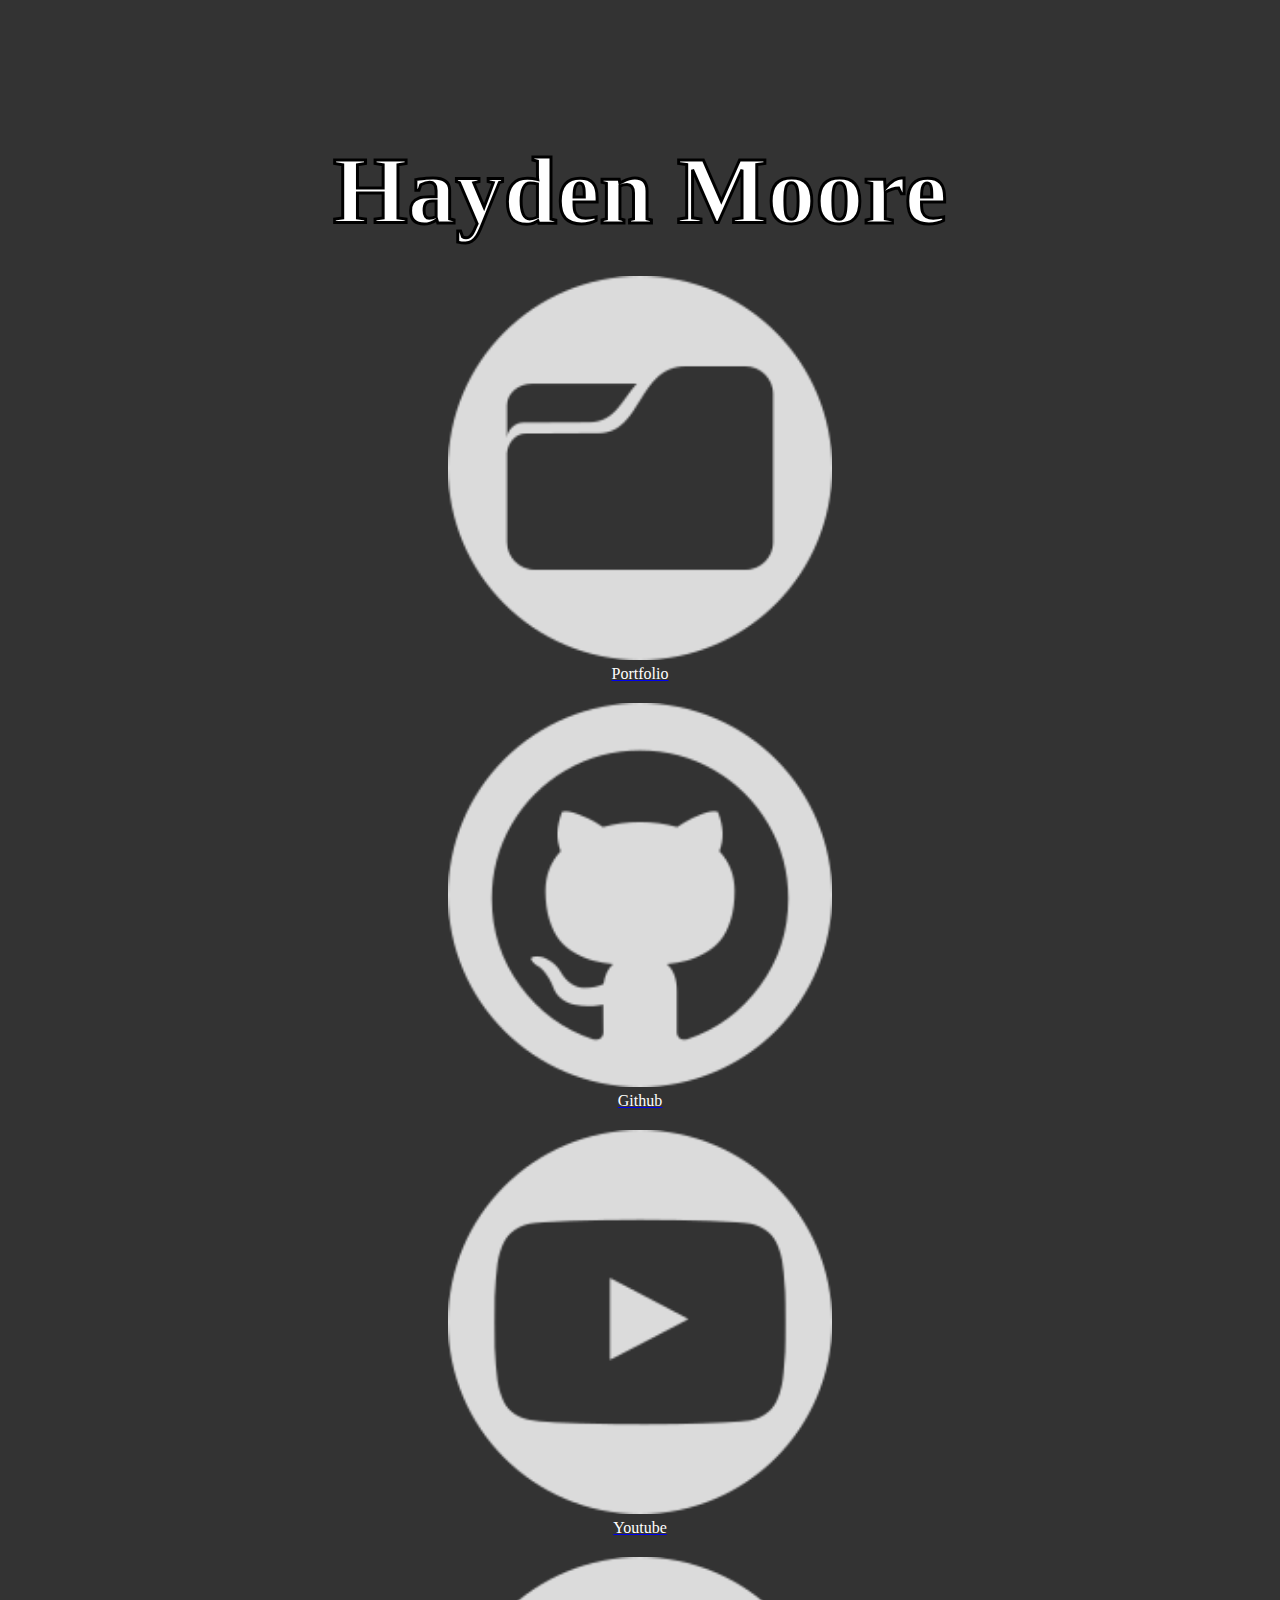
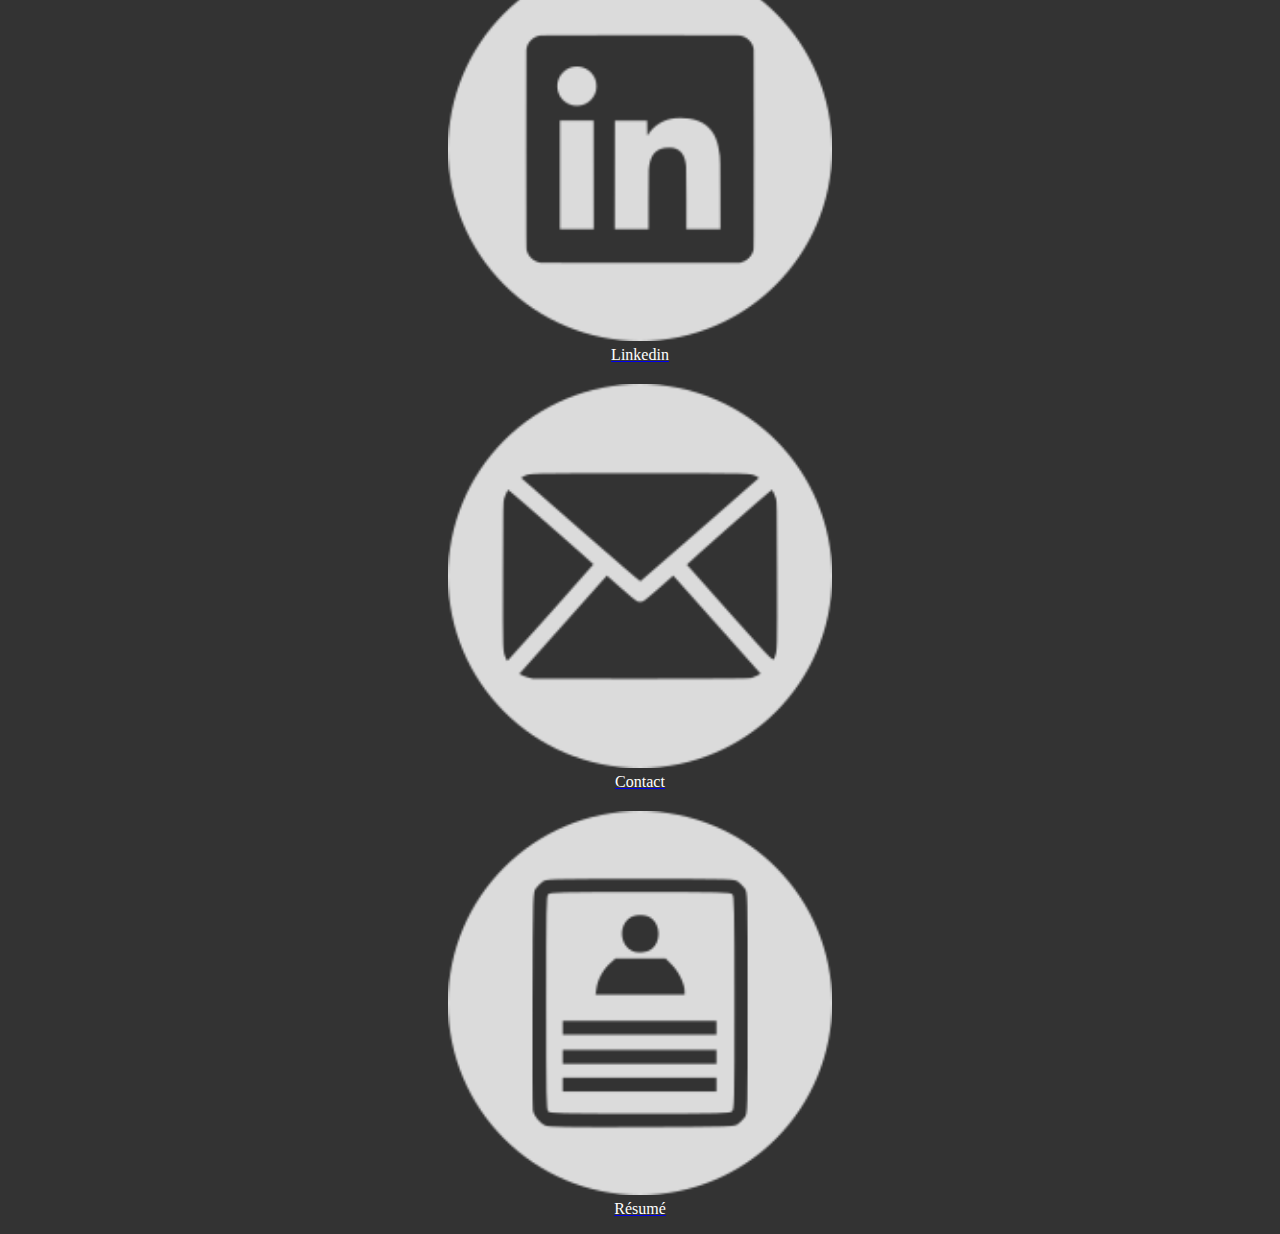
==== index.html @ 6007d325 "youtube hover letterboxing" ====
<!doctype html>

<html lang="en">
	<head>
		<meta charset="utf-8">
		<meta name="viewport" content="width=device-width, initial-scale=1">

		<title>Hayden Moore</title>
		<meta name="description" content="Hayden Moore personal website">
		<meta name="author" content="Hayden Moore">
		
		<!-- Bootstrap CSS -->
		<link rel="stylesheet" href="https://stackpath.bootstrapcdn.com/bootstrap/4.1.3/css/bootstrap.min.css" integrity="sha384-MCw98/SFnGE8fJT3GXwEOngsV7Zt27NXFoaoApmYm81iuXoPkFOJwJ8ERdknLPMO" crossorigin="anonymous">	

		<!-- Style CSS -->
		<link rel="stylesheet" href="style.css">

	</head>
	<body>
		<div class="container-fluid">
			<div class="title-nav">
				<div class="row">
					<div class="col-12">
						<h1>Hayden Moore</h1>
					</div>
				</div>
				<div class="row" id="title-nav-icon-row">
					<div class="col-4 col-sm-4 col-md-2">
						<a href="#" class="link-portfolio">
							<img src="img/projects.png" alt="portfolio icon" class="link-icon">
							<p class="link-label">Portfolio</p>
						</a>
					</div>
					<div class="col-4 col-sm-4 col-md-2">
						<a href="https://github.com/htmoor" class="link-github">
							<img src="img/github.png" alt="github logo" class="link-icon">
							<p class="link-label">Github</p>
						</a>
					</div>
					<div class="col-4 col-sm-4 col-md-2">
						<a href="https://www.youtube.com/channel/UCE41jpV5sBO96TDqMbzfeRw/videos" class="link-youtube">
							<img src="img/youtube.png" alt="youtube logo" class="link-icon">
							<p class="link-label">Youtube</p>
						</a>
					</div>
					<div class="col-4 col-sm-4 col-md-2">
						<a href="https://www.linkedin.com/in/hayden-moore-02a6ba140/" class="link-linkedin">
							<img src="img/linkedin.png" alt="linkedin logo" class="link-icon">
							<p class="link-label">Linkedin</p>
						</a>
					</div>
					<div class="col-4 col-sm-4 col-md-2">
						<a href="#" class="link-contact">
							<img src="img/email.png" alt="email icon" class="link-icon">
							<p class="link-label">Contact</p>
						</a>
					</div>
					<div class="col-4 col-sm-4 col-md-2">
						<a href="#" class="link-resume">
							<img src="img/resume.png" alt="resume icon" class="link-icon">
							<p class="link-label">Résumé</p>
						</a>
					</div>
				</div>
			</div>
		</div>

		<!-- Black bars for youtube hover -->
		<div id="letterboxing-top"></div>
		<div id="letterboxing-bottom"></div>


		<!-- Optional JavaScript -->
		<!-- jQuery first, then Popper.js, then Bootstrap JS -->
		<script src="https://ajax.googleapis.com/ajax/libs/jquery/3.4.1/jquery.min.js"></script>
		<script src="https://cdnjs.cloudflare.com/ajax/libs/popper.js/1.14.3/umd/popper.min.js" integrity="sha384-ZMP7rVo3mIykV+2+9J3UJ46jBk0WLaUAdn689aCwoqbBJiSnjAK/l8WvCWPIPm49" crossorigin="anonymous"></script>
		<script src="https://stackpath.bootstrapcdn.com/bootstrap/4.1.3/js/bootstrap.min.js" integrity="sha384-ChfqqxuZUCnJSK3+MXmPNIyE6ZbWh2IMqE241rYiqJxyMiZ6OW/JmZQ5stwEULTy" crossorigin="anonymous"></script>
	
		<!-- My JavaScript -->
		<script src="script.js"></script>
	</body>
</html>
---- style.css ----
:root {
	/*colours*/
	--main-bg-color: #333333;
	/*sizes*/
	--letterboxing-height: 8vh;
}
  

body{
	background-color: var(--main-bg-color);
}



/*==========================================TITLE NAV*/
h1{
	text-align:center;
	font-size:20vw;
	color:white;
	margin:30px 0;
	-webkit-text-stroke-width:3px;
    -webkit-text-stroke-color:black;
}
#title-nav-icon-row div{
	padding:0;
}
.title-nav{
	margin:auto;
	margin-top:2vh;
}
.link-icon{
	width:50%;
	display:block;
	margin:auto;
	margin-top:20px;
}
.link-label{
	margin-top:5px;
	text-align: center;
	color:white;

}

/*==========================================HOVER ELEMENTS*/
#letterboxing-top, #letterboxing-bottom{
	background-color: black;
	width: 100vw;
	position:fixed;
	left:0;
	height:0;
	transition: .5s ease;
}
#letterboxing-top{
	top:0;
}
#letterboxing-bottom{
	bottom:0;
}


/*==========================================MEDIA QUERIES*/

/* Extra small devices (portrait phones, less than 576px)
   No media query for `xs` since this is the default in Bootstrap

   Small devices (landscape phones, 576px and up)*/
@media (min-width: 576px) {}

/* Medium devices (tablets, 768px and up)(*/
@media (min-width: 768px) {
	h1{
		font-size:6rem;
	}
	.title-nav{
		width:768px;
	}
	.title-nav{
		margin:auto;
		margin-top:15vh;
	}
}

/* Large devices (desktops, 992px and up)*/
@media (min-width: 992px) {
	
}

/* Extra large devices (large desktops, 1200px and up)*/
@media (min-width: 1200px) {

}
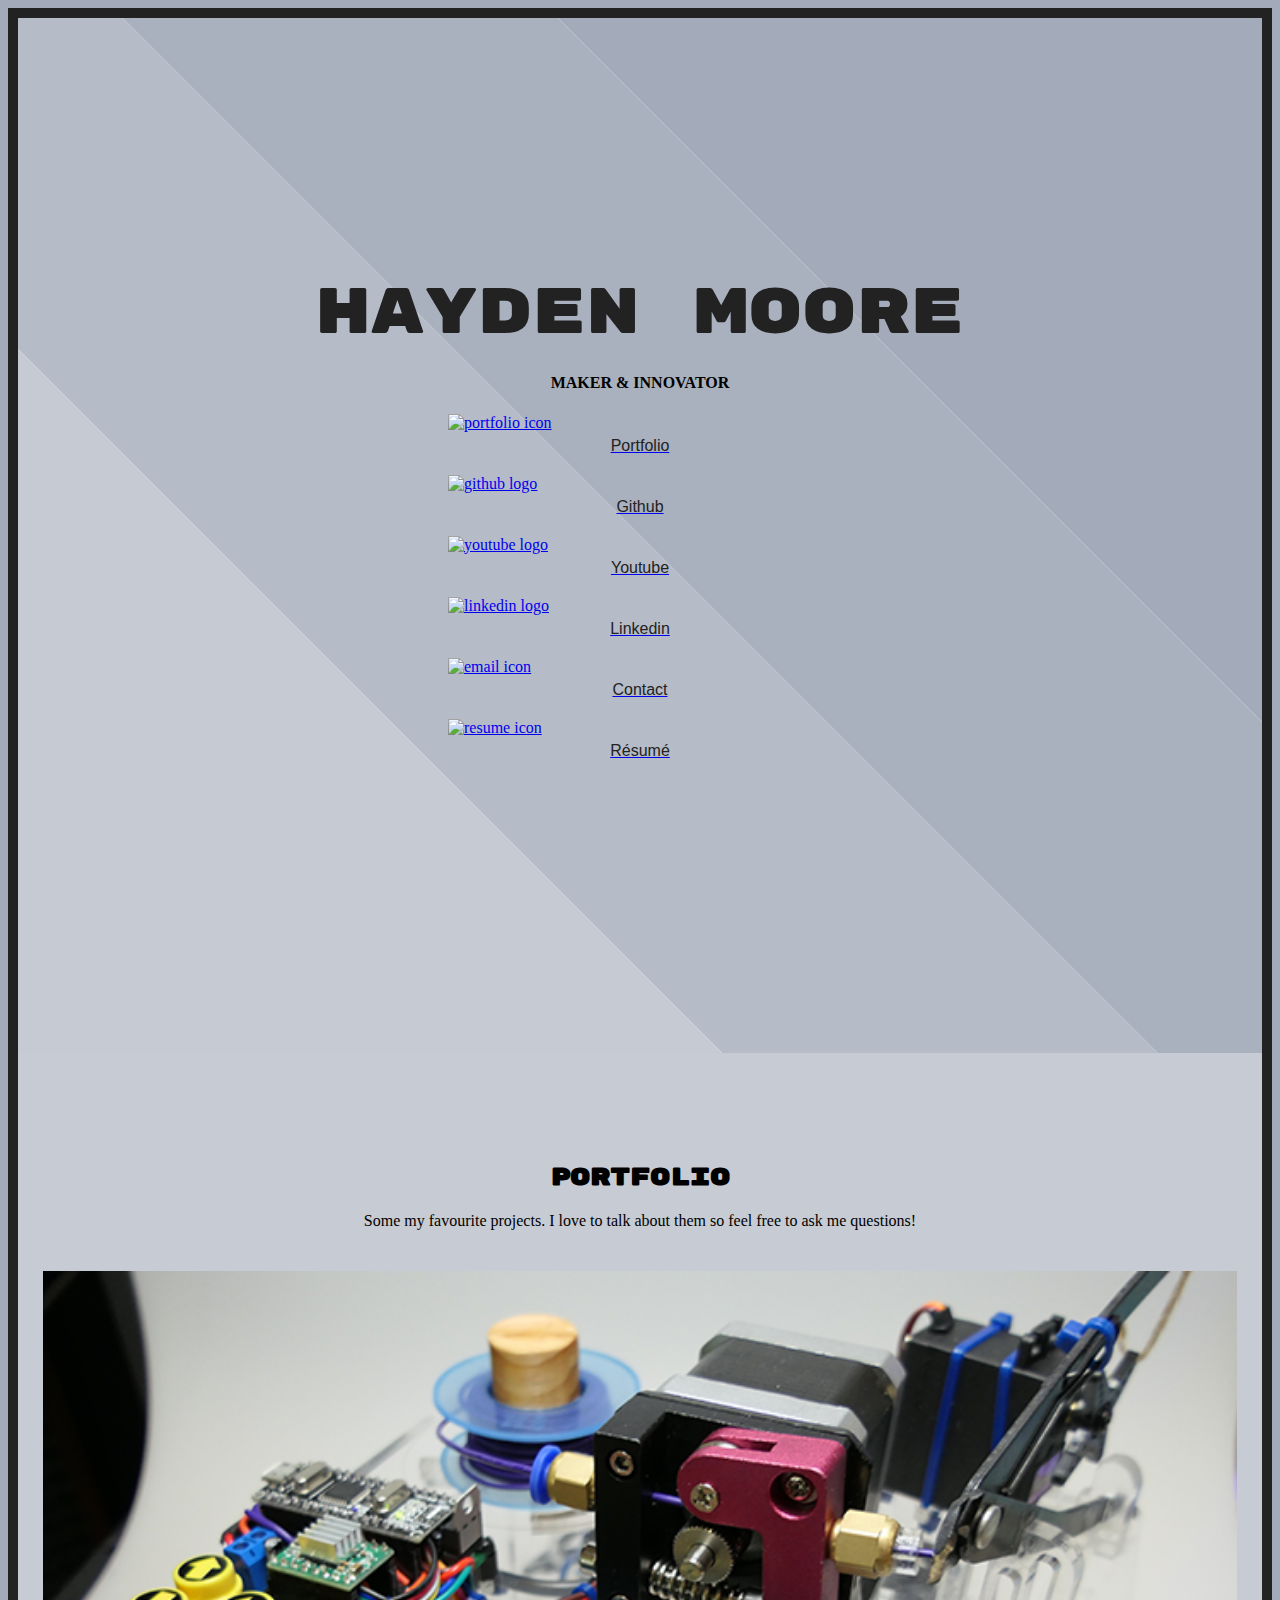
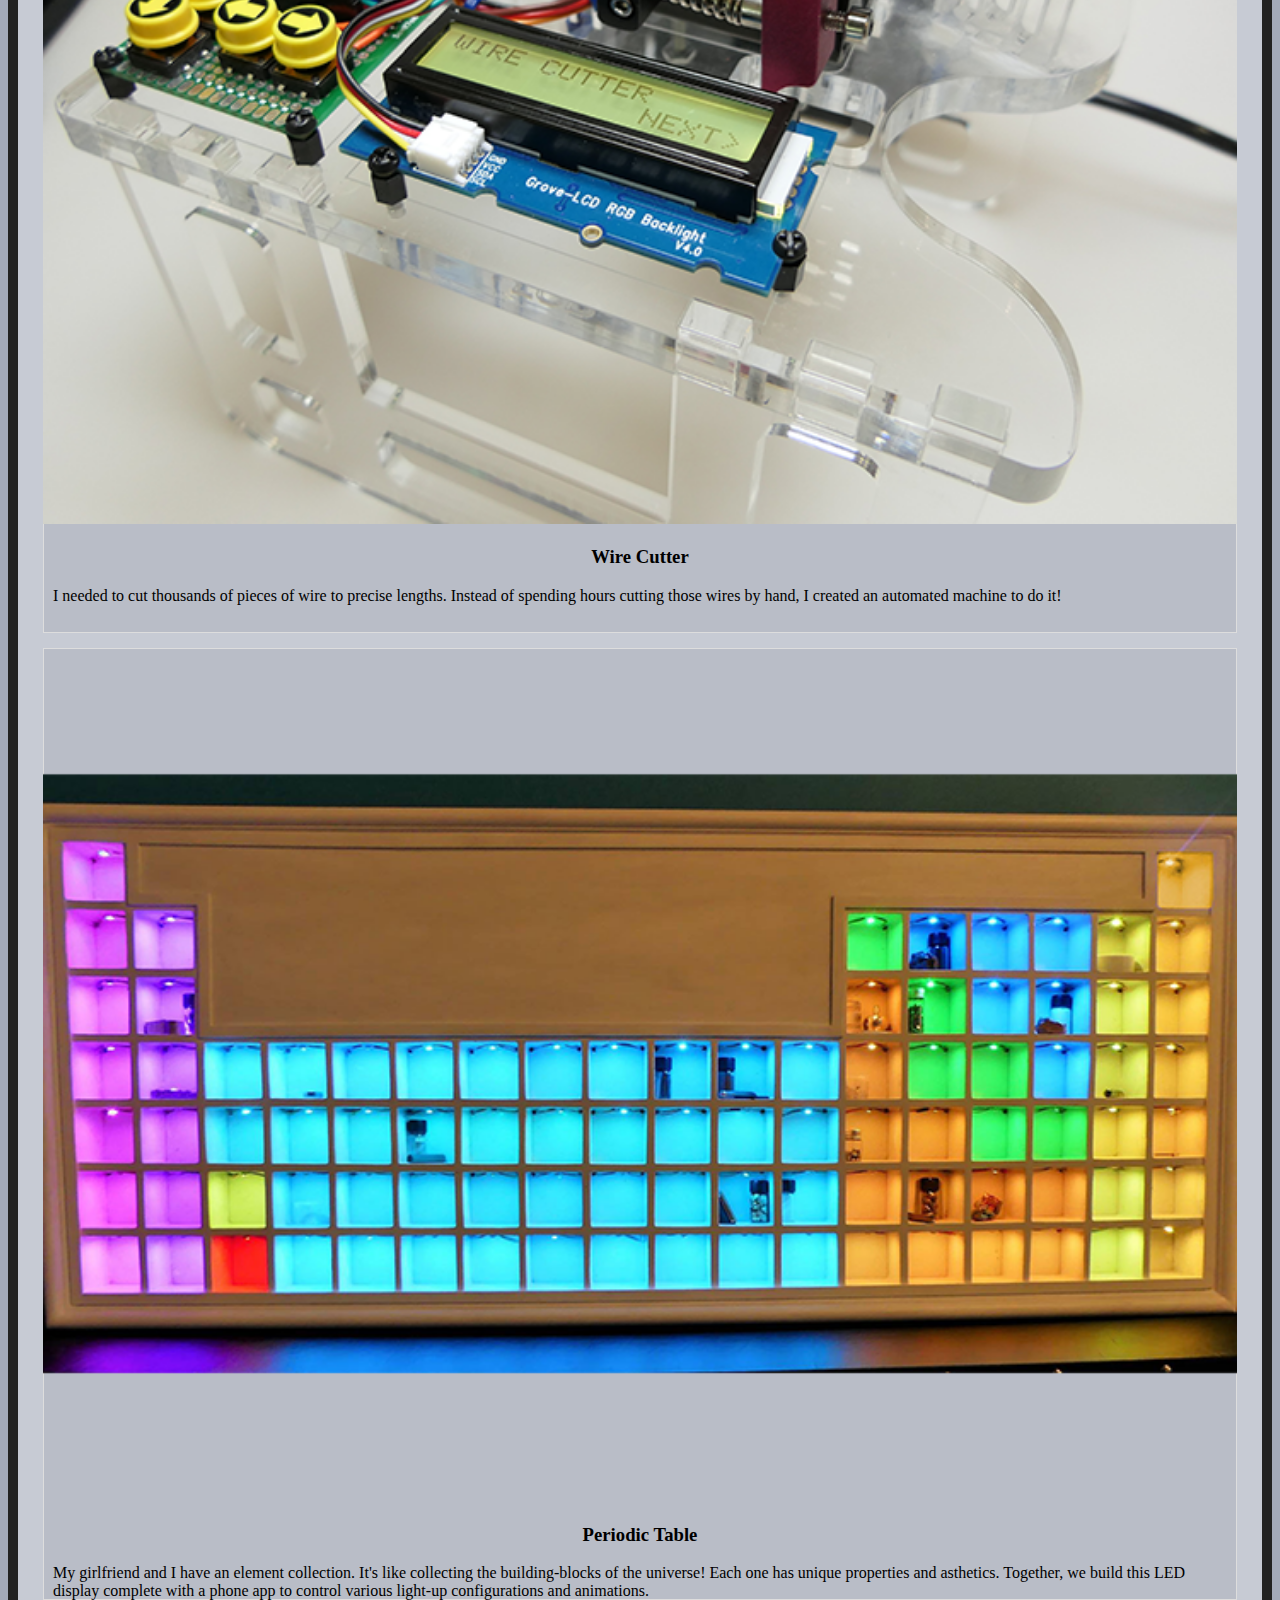
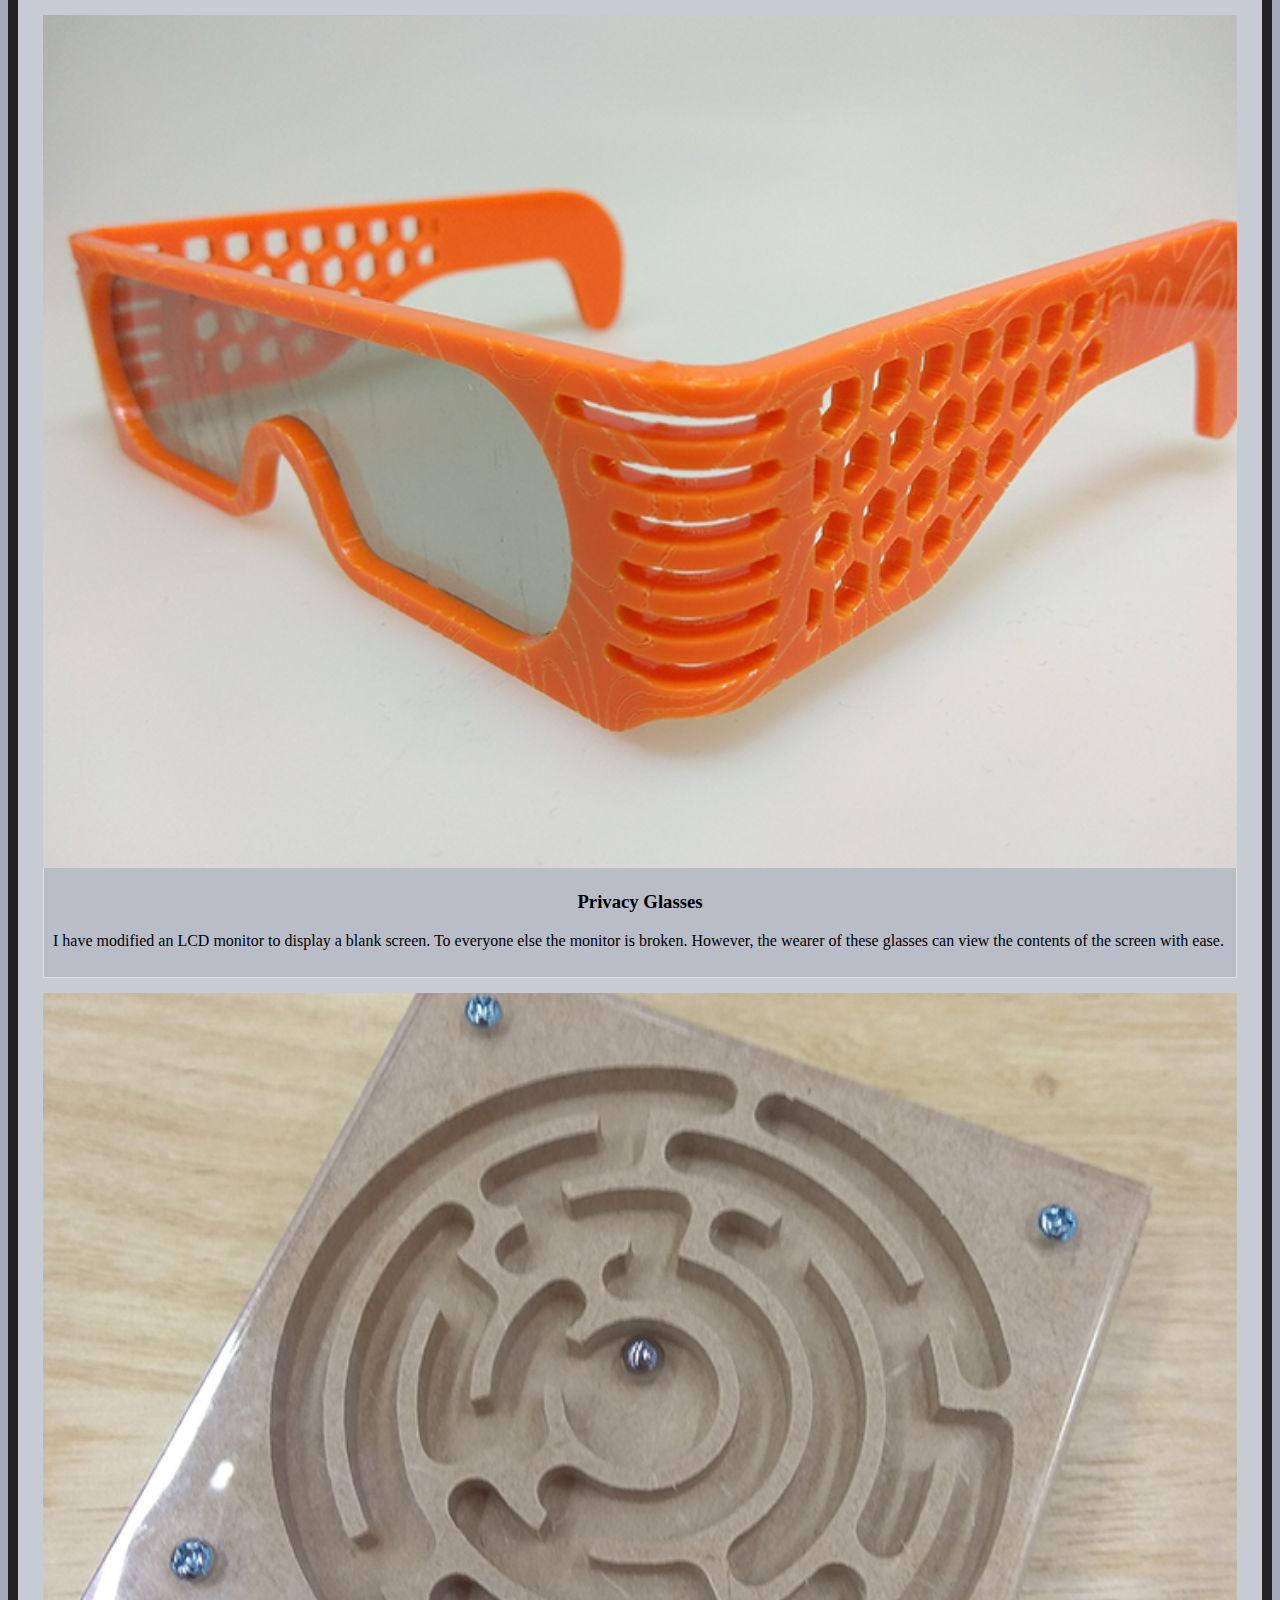
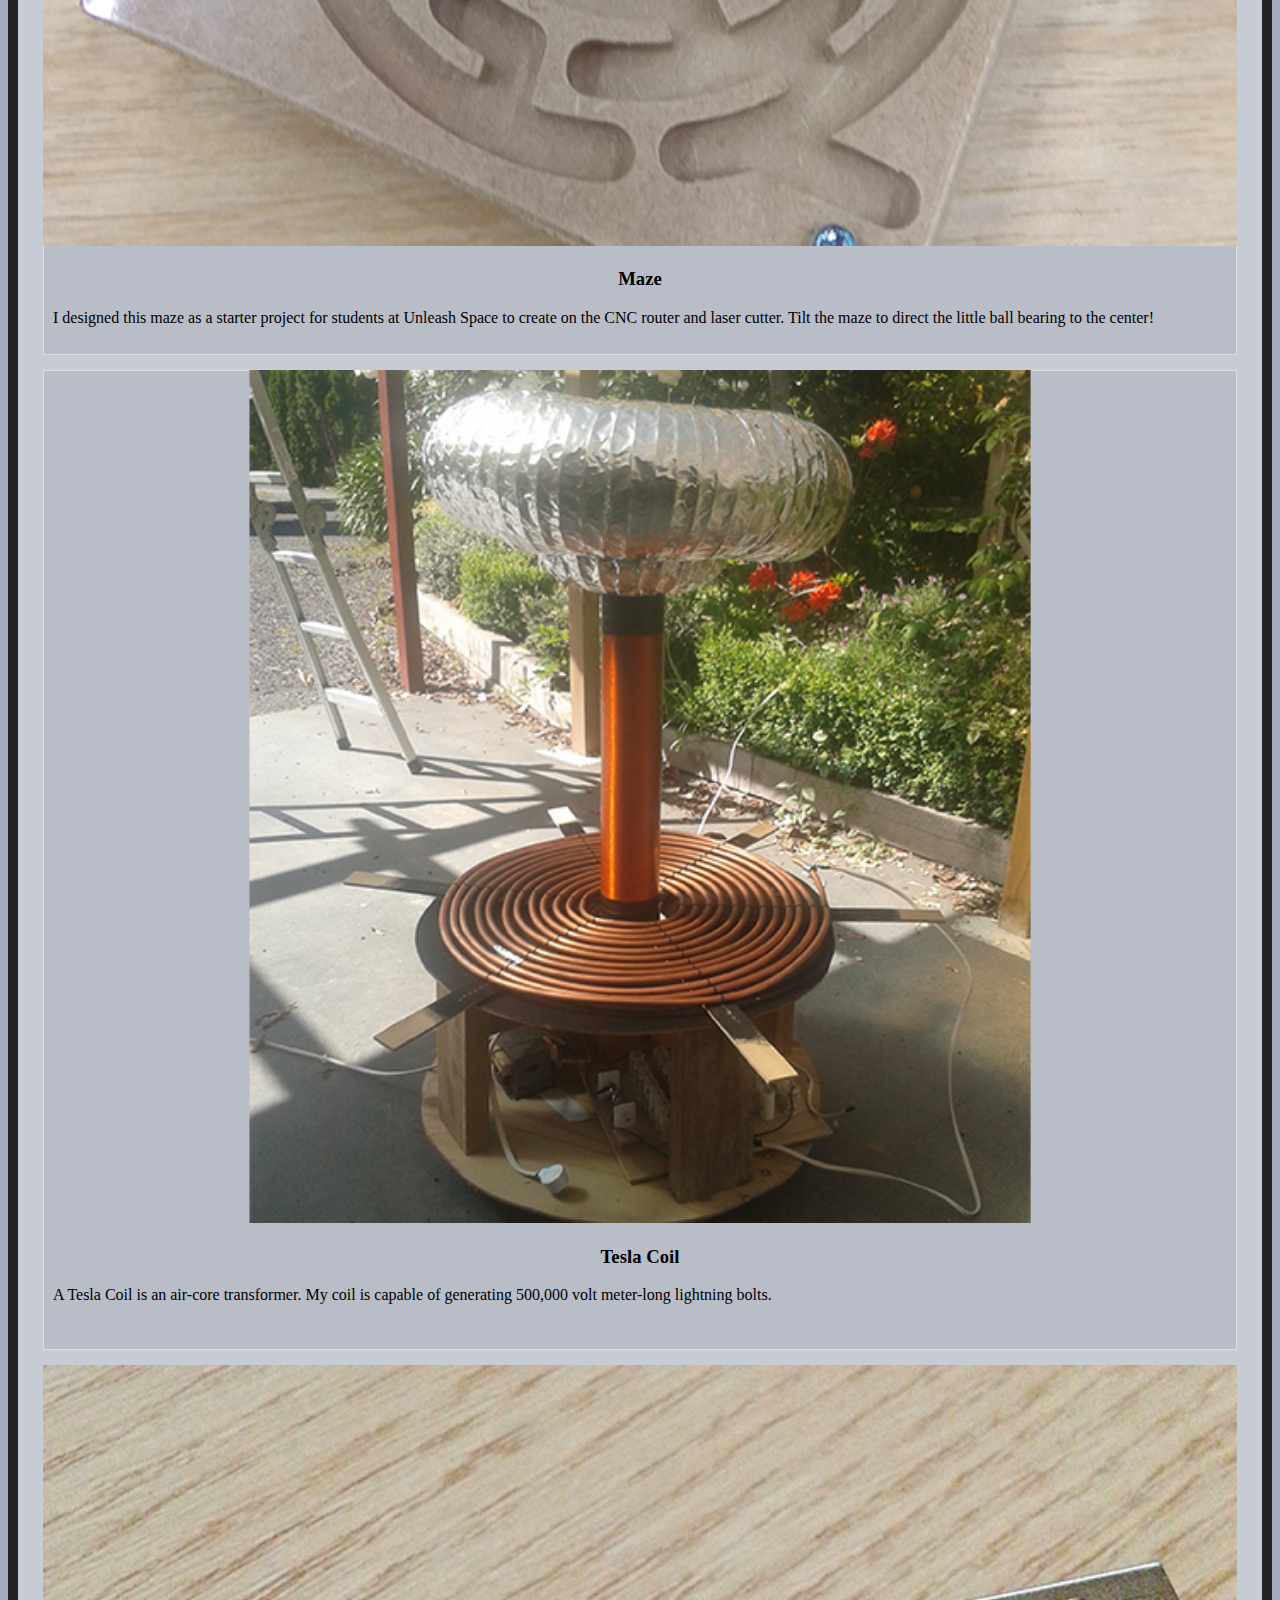
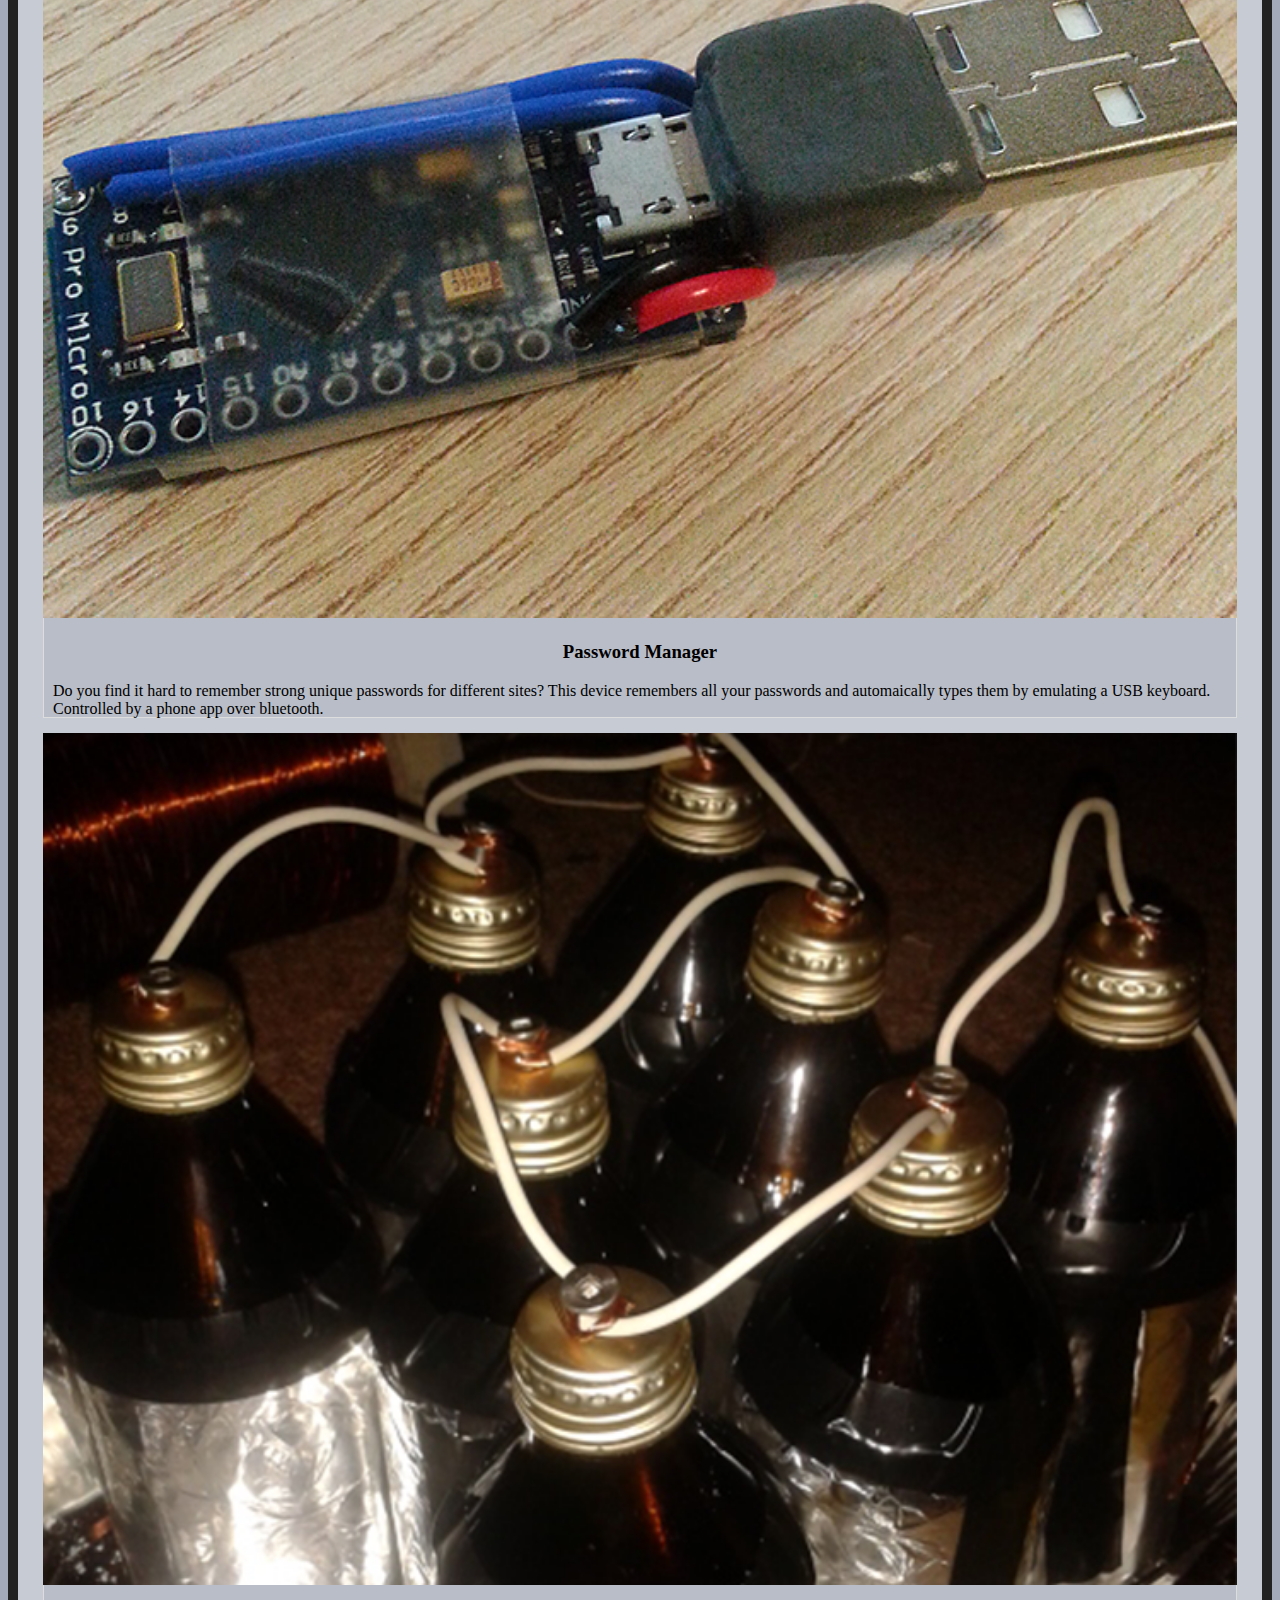
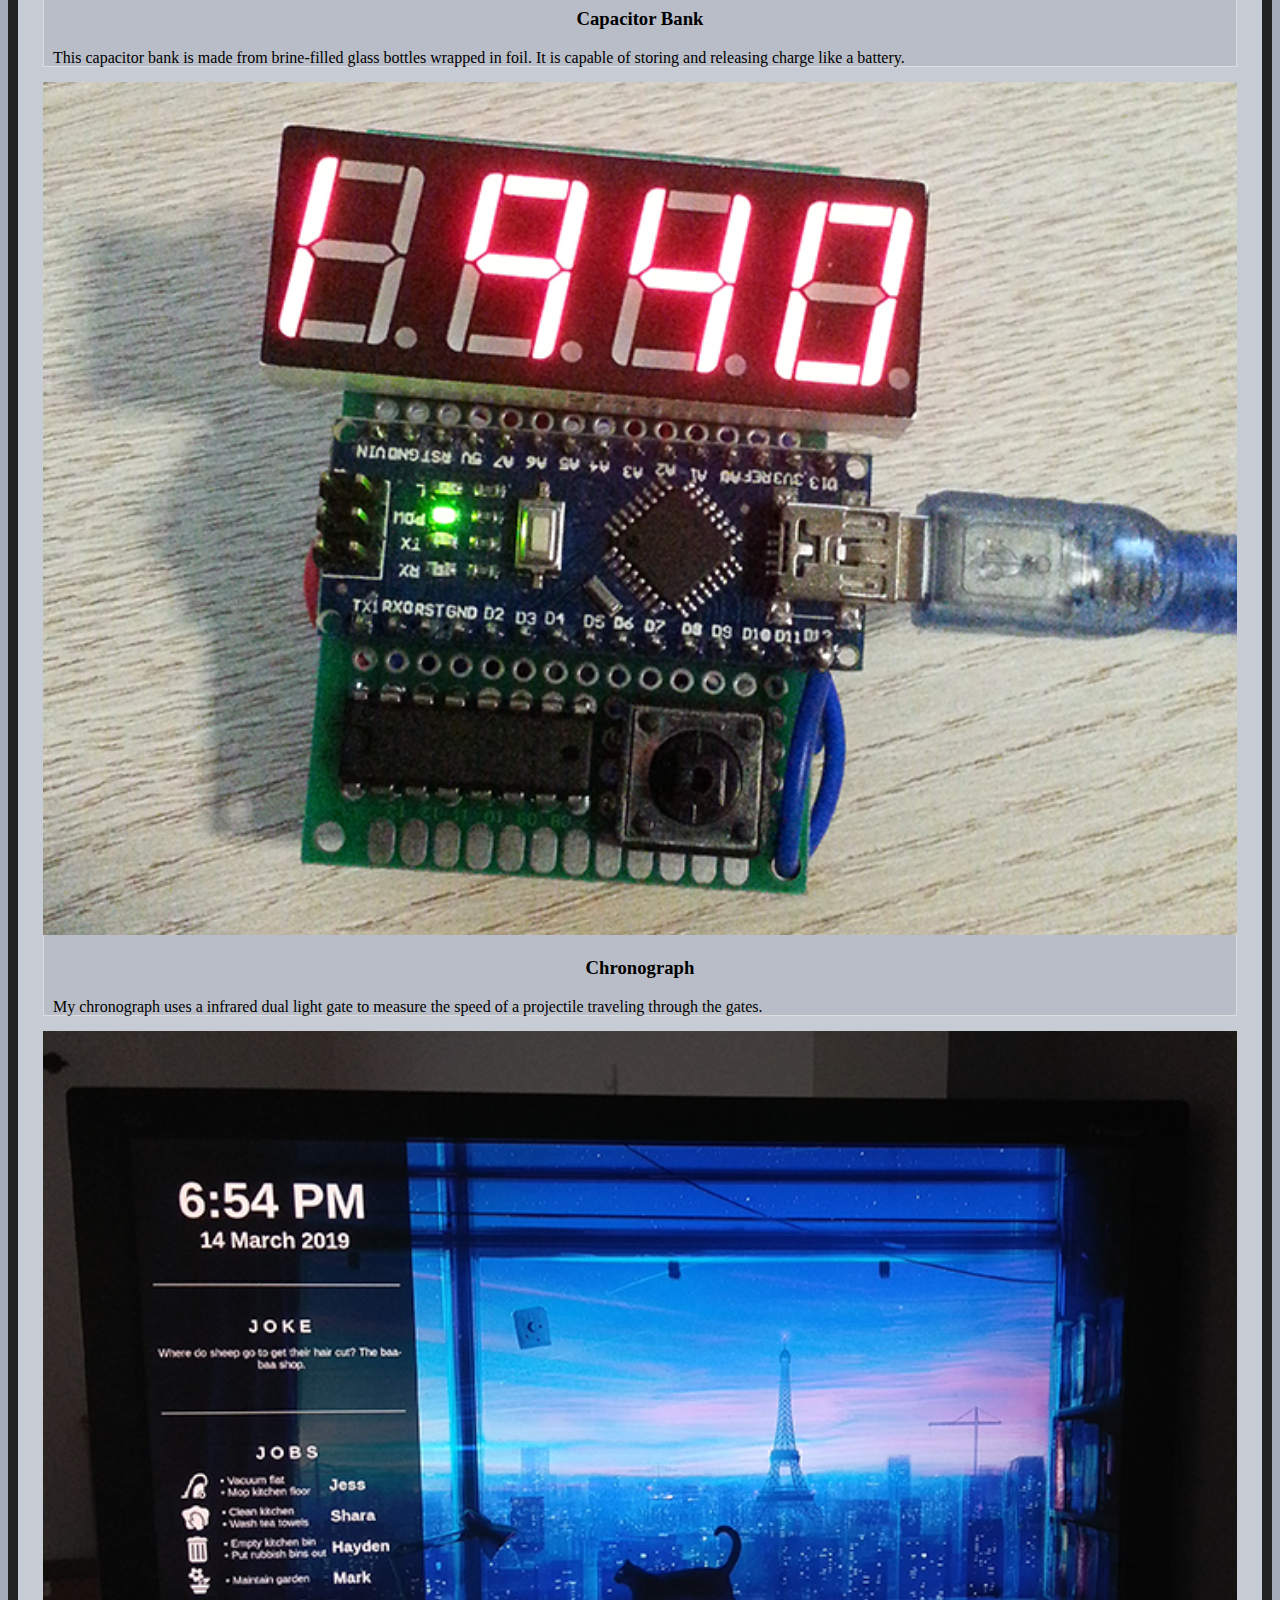
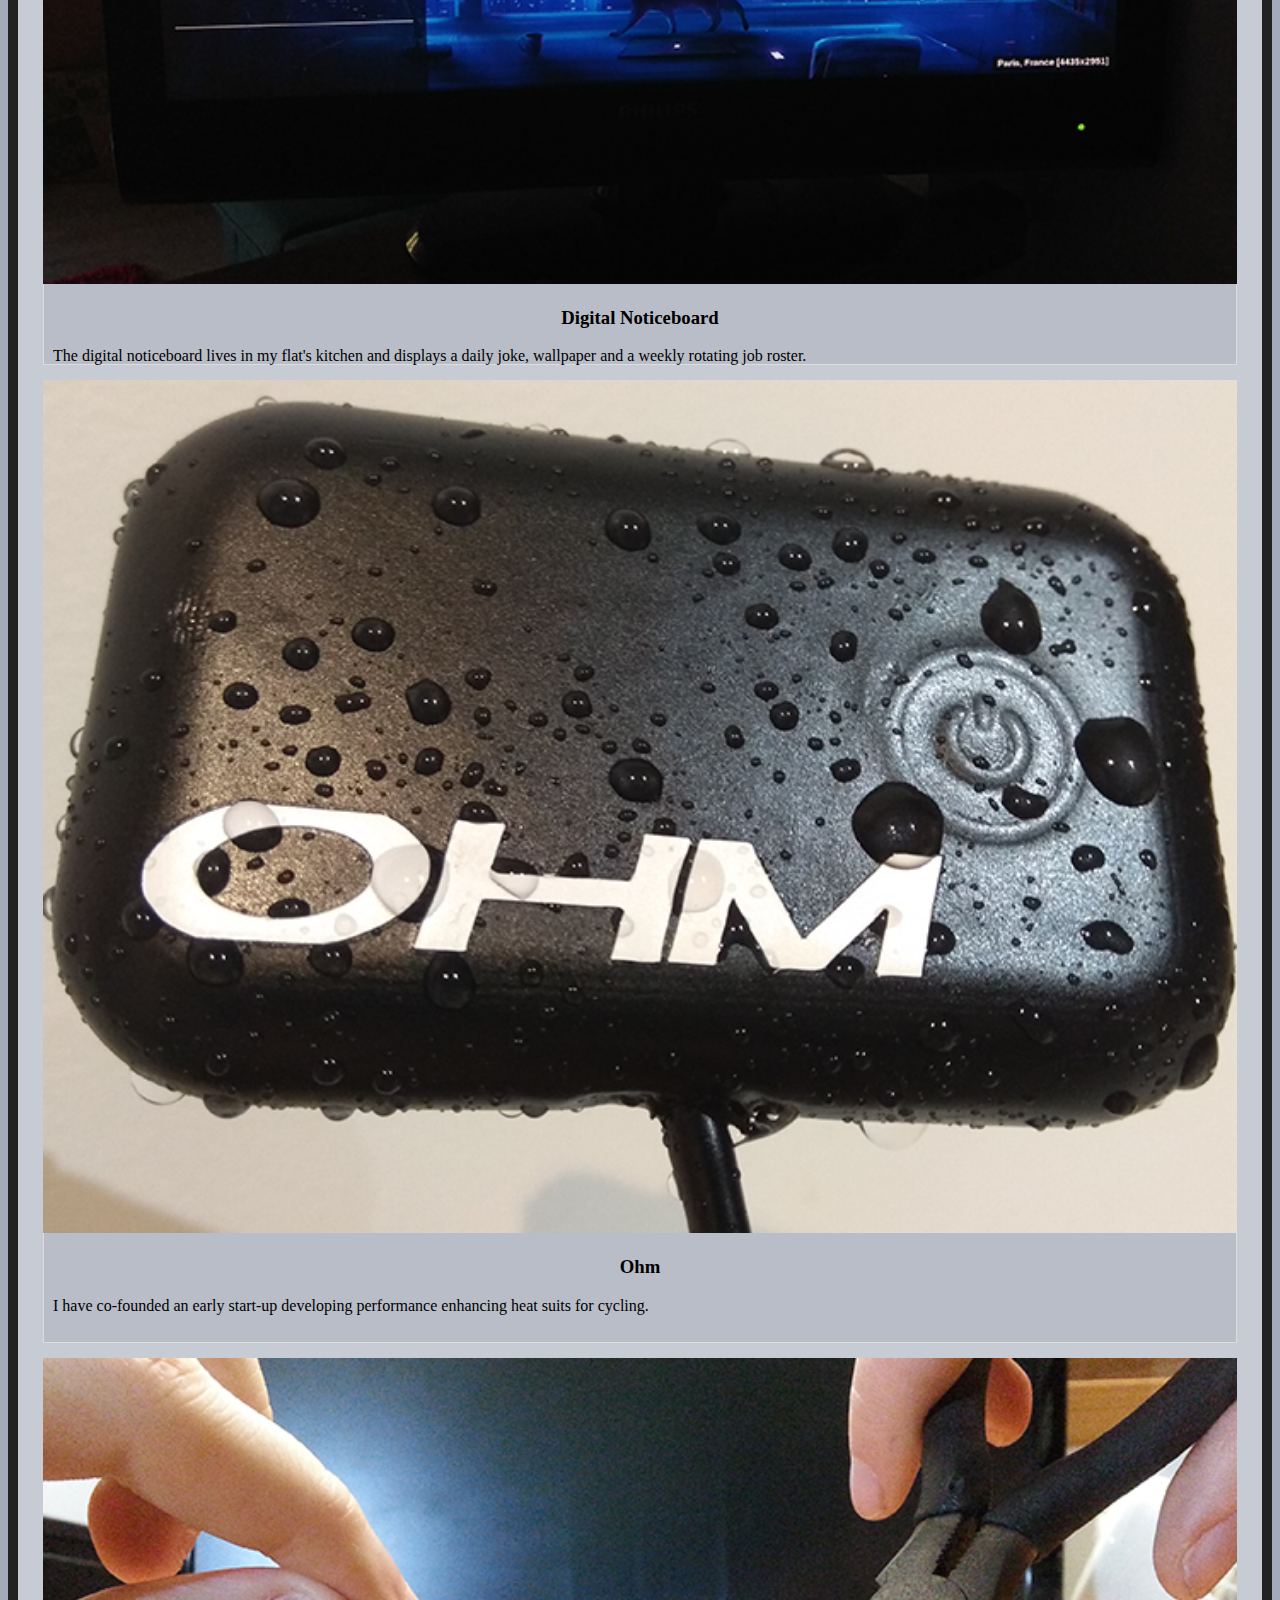
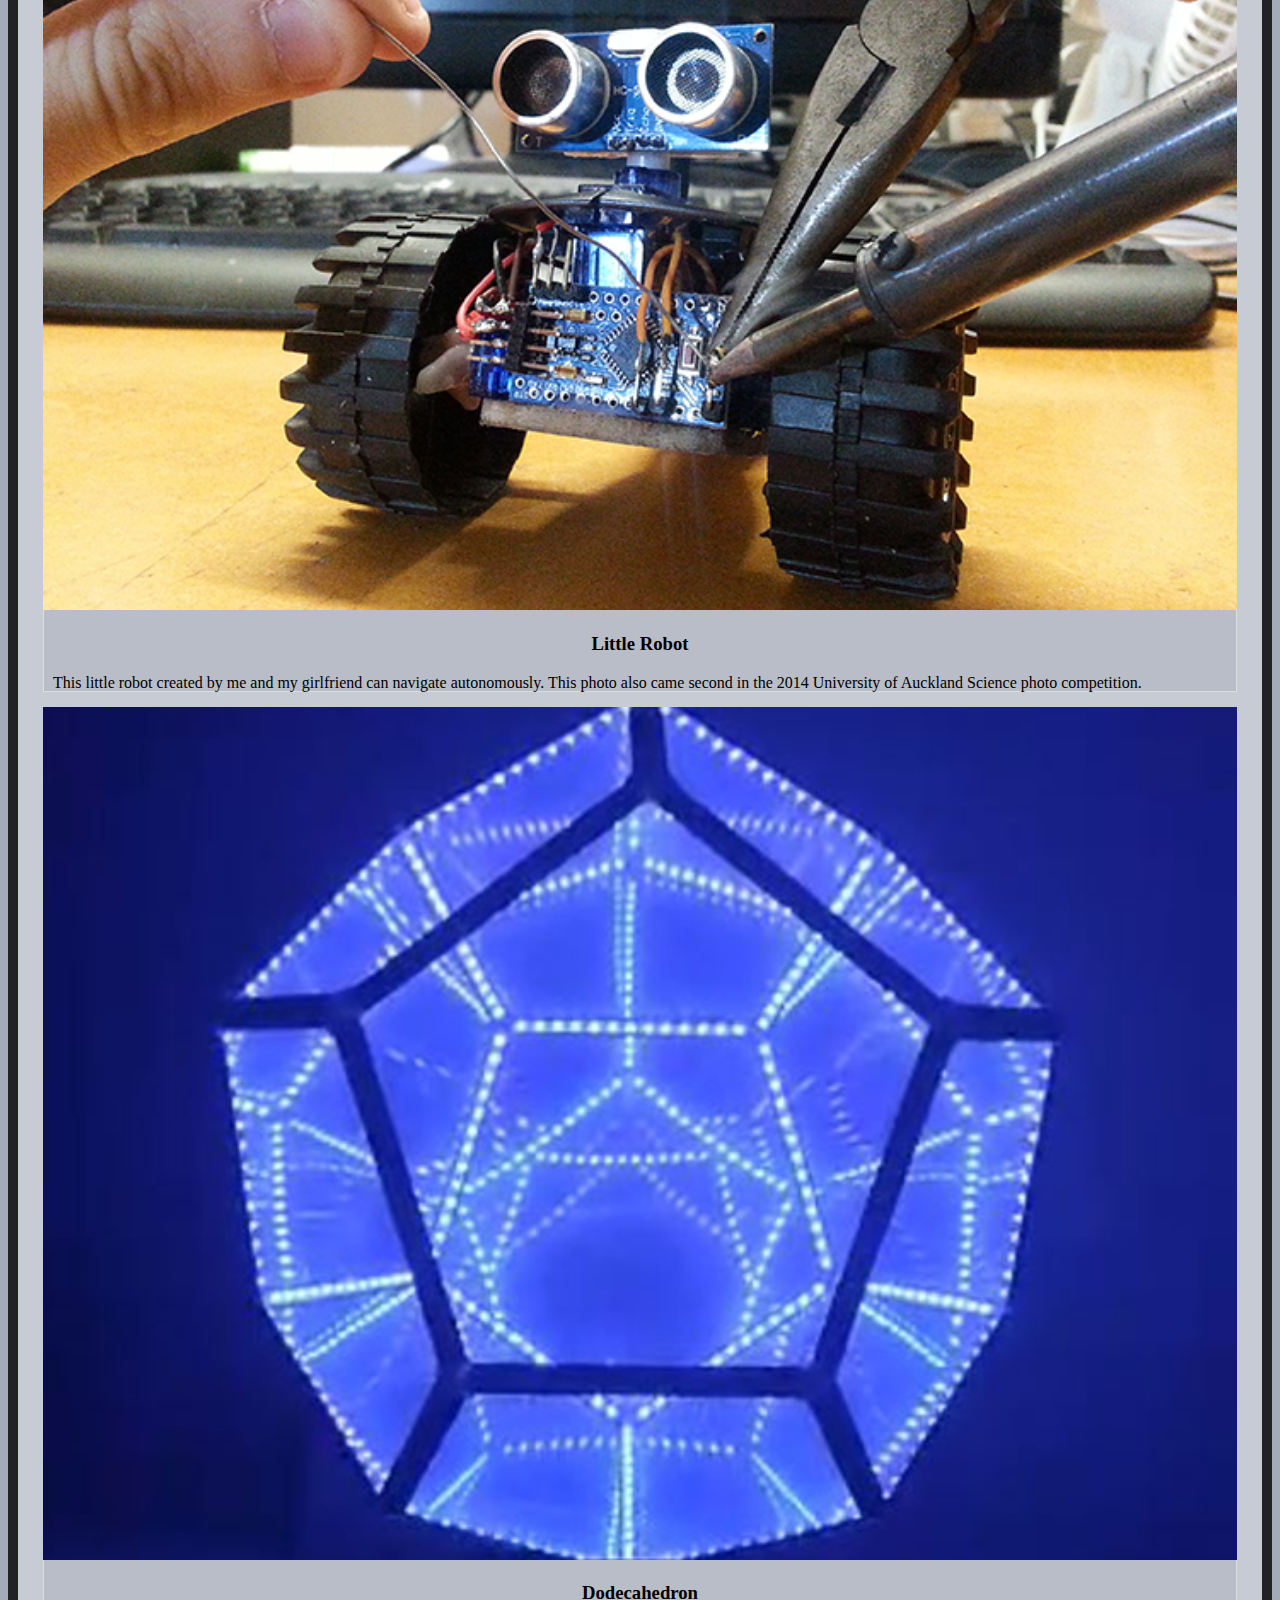
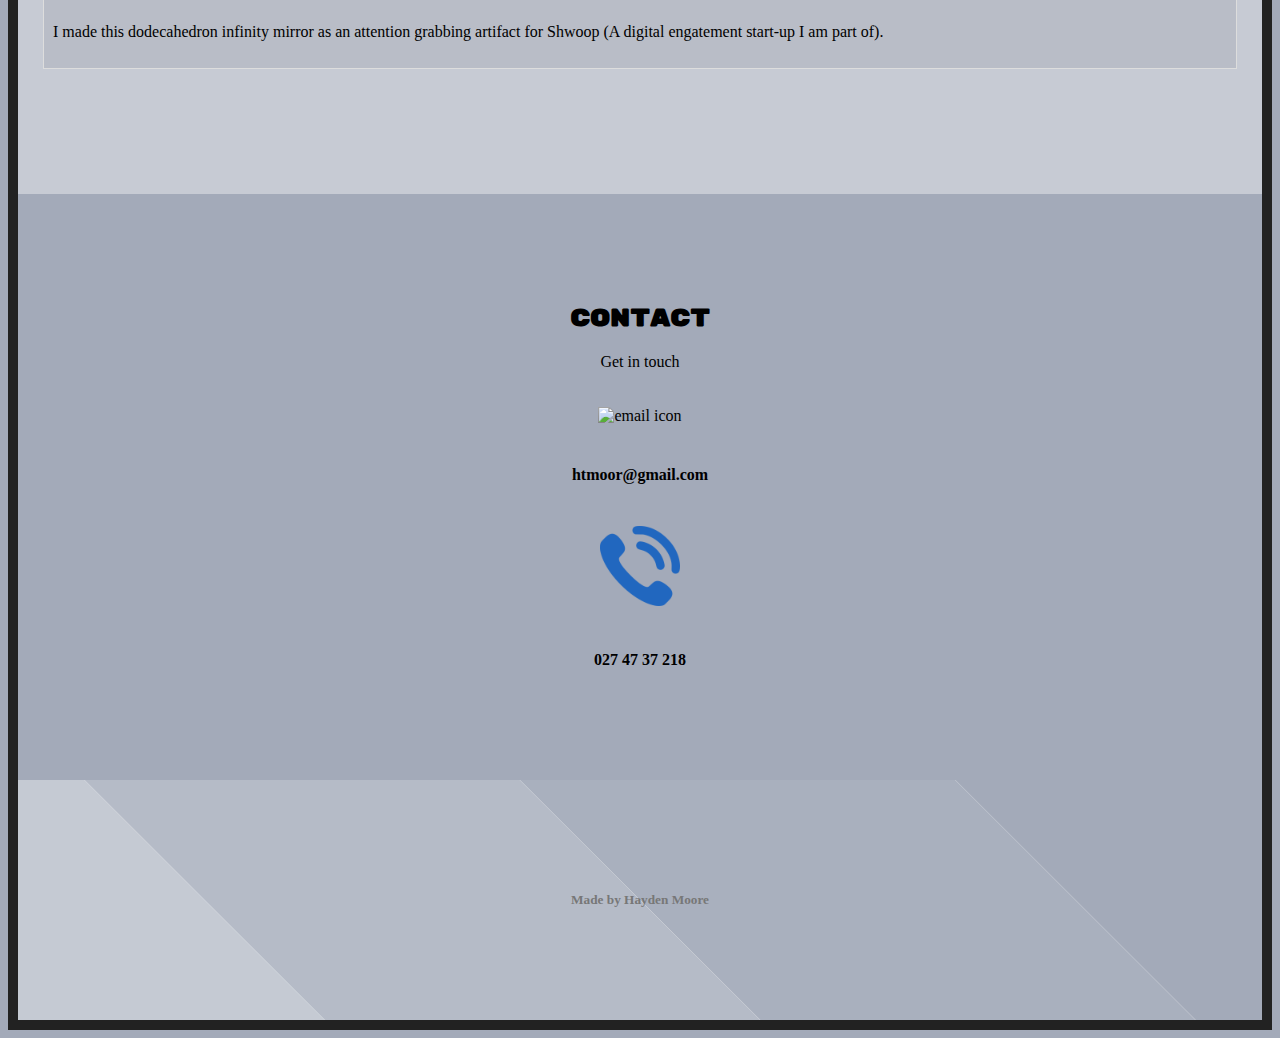
==== commit 727fe5dc: "update" ====
--- a/index.html
+++ b/index.html
@@ -14,56 +14,223 @@
 
 		<!-- Style CSS -->
 		<link rel="stylesheet" href="style.css">
+		<link href="https://fonts.googleapis.com/css?family=Rubik+Mono+One&display=swap" rel="stylesheet">
 
 	</head>
 	<body>
+		<div class="overlay" id="top">
+			<div class="container-fluid">
+				<div class="title-nav">
+					<div class="row">
+						<div class="col-12">
+							<h1>Hayden Moore</h1>
+							<h4>MAKER & INNOVATOR</h4>
+						</div>
+					</div>
+					<div class="row" id="title-nav-icon-row">
+						<div class="col-4 col-sm-2 col-md-2">
+							<a href="#" class="link-portfolio" onclick="smoothScroll(document.getElementById('portfolio-section'))">
+								<img src="img/projects2.png" alt="portfolio icon" class="link-icon">
+								<p class="link-label">Portfolio</p>
+							</a>
+						</div>
+						<div class="col-4 col-sm-2 col-md-2">
+							<a href="https://github.com/htmoor" class="link-github">
+								<img src="img/github2.png" alt="github logo" class="link-icon">
+								<p class="link-label">Github</p>
+							</a>
+						</div>
+						<div class="col-4 col-sm-2 col-md-2">
+							<a href="https://www.youtube.com/channel/UCE41jpV5sBO96TDqMbzfeRw/videos" class="link-youtube">
+								<img src="img/youtube2.png" alt="youtube logo" class="link-icon">
+								<p class="link-label">Youtube</p>
+							</a>
+						</div>
+						<div class="col-4 col-sm-2 col-md-2">
+							<a href="https://www.linkedin.com/in/hayden-moore-02a6ba140/" class="link-linkedin">
+								<img src="img/linkedin2.png" alt="linkedin logo" class="link-icon">
+								<p class="link-label">Linkedin</p>
+							</a>
+						</div>
+						<div class="col-4 col-sm-2 col-md-2">
+							<a href="#" class="link-contact" onclick="smoothScroll(document.getElementById('contact-section'))">
+								<img src="img/email2.png" alt="email icon" class="link-icon">
+								<p class="link-label">Contact</p>
+							</a>
+						</div>
+						<div class="col-4 col-sm-2 col-md-2">
+							<a href="#" class="link-resume">
+								<img src="img/resume2.png" alt="resume icon" class="link-icon">
+								<p class="link-label">Résumé</p>
+							</a>
+						</div>
+					</div>
+				</div>
+			</div>
+		</div>
+
+
+		<!-- Portfolio -->
 		<div class="container-fluid">
-			<div class="title-nav">
+			<div class="section" id="portfolio-section">
 				<div class="row">
 					<div class="col-12">
-						<h1>Hayden Moore</h1>
-					</div>
-				</div>
-				<div class="row" id="title-nav-icon-row">
-					<div class="col-4 col-sm-4 col-md-2">
-						<a href="#" class="link-portfolio">
-							<img src="img/projects.png" alt="portfolio icon" class="link-icon">
-							<p class="link-label">Portfolio</p>
-						</a>
-					</div>
-					<div class="col-4 col-sm-4 col-md-2">
-						<a href="https://github.com/htmoor" class="link-github">
-							<img src="img/github.png" alt="github logo" class="link-icon">
-							<p class="link-label">Github</p>
-						</a>
-					</div>
-					<div class="col-4 col-sm-4 col-md-2">
-						<a href="https://www.youtube.com/channel/UCE41jpV5sBO96TDqMbzfeRw/videos" class="link-youtube">
-							<img src="img/youtube.png" alt="youtube logo" class="link-icon">
-							<p class="link-label">Youtube</p>
-						</a>
-					</div>
-					<div class="col-4 col-sm-4 col-md-2">
-						<a href="https://www.linkedin.com/in/hayden-moore-02a6ba140/" class="link-linkedin">
-							<img src="img/linkedin.png" alt="linkedin logo" class="link-icon">
-							<p class="link-label">Linkedin</p>
-						</a>
-					</div>
-					<div class="col-4 col-sm-4 col-md-2">
-						<a href="#" class="link-contact">
-							<img src="img/email.png" alt="email icon" class="link-icon">
-							<p class="link-label">Contact</p>
-						</a>
-					</div>
-					<div class="col-4 col-sm-4 col-md-2">
-						<a href="#" class="link-resume">
-							<img src="img/resume.png" alt="resume icon" class="link-icon">
-							<p class="link-label">Résumé</p>
-						</a>
-					</div>
-				</div>
-			</div>
-		</div>
+						<h2>Portfolio</h2>
+						<p>Some my favourite projects. I love to talk about them so feel free to ask me questions!</p>
+					</div>
+				</div>
+				<div class="row" id="portfolio">
+					<div class="col-12 col-sm-6 col-lg-4">
+						<div class="card">
+							<img src="img/wireCutter.png">
+							<div class="card-label">
+								<h3>Wire Cutter</h3>
+								<p>I needed to cut thousands of pieces of wire to precise lengths. Instead of spending hours cutting those wires by hand, I created an automated machine to do it!</p><br>
+							</div>
+							
+						</div>
+					</div>
+					<div class="col-12 col-sm-6 col-lg-4">
+						<div class="card">
+							<img src="img/periodic-table.png">
+							<div class="card-label">
+								<h3>Periodic Table</h3>
+								<p>My girlfriend and I have an element collection. It's like collecting the building-blocks of the universe! Each one has unique properties and asthetics. Together, we build this LED display complete with a phone app to control various light-up configurations and animations.</p>
+							</div>
+						</div>
+					</div>
+					<div class="col-12 col-sm-6 col-lg-4">
+						<div class="card">
+							<img src="img/glasses.png">
+							<div class="card-label">
+								<h3>Privacy Glasses</h3>
+								<p>I have modified an LCD monitor to display a blank screen. To everyone else the monitor is broken. However, the wearer of these glasses can view the contents of the screen with ease.</p><br>
+							</div>
+						</div>
+					</div>
+					<div class="col-12 col-sm-6 col-lg-4">
+						<div class="card">
+							<img src="img/maze.png">
+							<div class="card-label">
+								<h3>Maze</h3>
+								<p>I designed this maze as a starter project for students at Unleash Space to create on the CNC router and laser cutter. Tilt the maze to direct the little ball bearing to the center!</p><br>
+							</div>
+						</div>
+					</div>
+					<div class="col-12 col-sm-6 col-lg-4">
+						<div class="card">
+							<img src="img/tesla-coil.png">
+							<div class="card-label">
+								<h3>Tesla Coil</h3>
+								<p>A Tesla Coil is an air-core transformer. My coil is capable of generating 500,000 volt meter-long lightning bolts.</p><br><br>
+							</div>
+						</div>
+					</div>
+					<div class="col-12 col-sm-6 col-lg-4">
+						<div class="card">
+							<img src="img/password-manager.png">
+							<div class="card-label">
+								<h3>Password Manager</h3>
+								<p>Do you find it hard to remember strong unique passwords for different sites? This device remembers all your passwords and automaically types them by emulating a USB keyboard. Controlled by a phone app over bluetooth.</p>
+							</div>
+						</div>
+					</div>
+					<div class="col-12 col-sm-6 col-lg-4">
+						<div class="card">
+							<img src="img/capacitor-bank.png">
+							<div class="card-label">
+								<h3>Capacitor Bank</h3>
+								<p>This capacitor bank is made from brine-filled glass bottles wrapped in foil. It is capable of storing and releasing charge like a battery.</p>
+							</div>
+						</div>
+					</div>
+					<div class="col-12 col-sm-6 col-lg-4">
+						<div class="card">
+							<img src="img/chronograph.png">
+							<div class="card-label">
+								<h3>Chronograph</h3>
+								<p>My chronograph uses a infrared dual light gate to measure the speed of a projectile traveling through the gates.</p>
+							</div>
+						</div>
+					</div>
+					<div class="col-12 col-sm-6 col-lg-4">
+						<div class="card">
+							<img src="img/flat-noticeboard.png">
+							<div class="card-label">
+								<h3>Digital Noticeboard</h3>
+								<p>The digital noticeboard lives in my flat's kitchen and displays a daily joke, wallpaper and a weekly rotating job roster.</p>
+							</div>
+						</div>
+					</div>
+					<div class="col-12 col-sm-6 col-lg-4">
+						<div class="card">
+							<img src="img/ohm.png">
+							<div class="card-label">
+								<h3>Ohm</h3>
+								<p>I have co-founded an early start-up developing performance enhancing heat suits for cycling.</p><br>
+							</div>
+						</div>
+					</div>
+					<div class="col-12 col-sm-6 col-lg-4">
+						<div class="card">
+							<img src="img/robot.png">
+							<div class="card-label">
+								<h3>Little Robot</h3>
+								<p>This little robot created by me and my girlfriend can navigate autonomously. This photo also came second in the 2014 University of Auckland Science photo competition.</p>
+							</div>
+						</div>
+					</div>
+					<div class="col-12 col-sm-6 col-lg-4">
+						<div class="card">
+							<img src="img/dodec.png">
+							<div class="card-label">
+								<h3>Dodecahedron</h3>
+								<p>I made this dodecahedron infinity mirror as an attention grabbing artifact for Shwoop (A digital engatement start-up I am part of).</p><br>
+							</div>
+						</div>
+					</div>
+	
+				</div>
+			</div>
+		</div>
+
+		
+
+
+		<!-- Contact -->
+		<div class="container-fluid">
+			<div class="section" id="contact-section">
+				<div class="row">
+					<div class="col-12">
+						<h2>Contact</h2>
+						<p>Get in touch</p>
+					</div>
+				</div>
+				<div class="row">
+					<div class="col-12 col-sm-12 col-lg-6">
+						<img src="img/email2.png" alt="email icon" class="contact-icon">
+						<h4>htmoor@gmail.com</h4>
+					</div>
+					<div class="col-12 col-sm-12 col-lg-6">
+						<img src="img/phone.png" alt="phone icon" class="contact-icon">
+						<h4>027 47 37 218</h4>
+					</div>
+				</div>
+			</div>
+		</div>
+
+		<!-- Footer -->
+		<div class="overlay footer-overlay">
+			<div class="container-fluid">
+				<div class="section" id="footer-section">
+					<h5>Made by Hayden Moore</h5>
+				</div>
+			</div>
+		</div>
+
+		<!-- Return to top button -->
+		<button onclick="smoothScroll(document.getElementById('top'))" id="returnToTop" title="Go to top">Top</button>
+
 
 		<!-- Black bars for youtube hover -->
 		<div id="letterboxing-top"></div>
--- a/style.css
+++ b/style.css
@@ -1,32 +1,66 @@
 :root {
 	/*colours*/
-	--main-bg-color: #333333;
+	--main-bg-color: #222222;
+	--light: #a3aab9;
+	--dark: #222222;
 	/*sizes*/
 	--letterboxing-height: 8vh;
 }
   
 
 body{
-	background-color: var(--main-bg-color);
+	background-color: var(--light);
+	border: 10px solid var(--dark);
+}
+
+img{
+	transition: all .1s ease-in-out;
+}
+
+
+.container-fluid{
+	padding:0;
+}
+
+h2{
+	text-align: center;
+	font-family: 'Rubik Mono One', sans-serif;
+}
+
+h4{
+	text-align: center;
+}
+
+p{
+	text-align: center;
+}
+
+.section{
+	padding-top:10vh;
+	padding-bottom:10vh;
+}
+
+.row{
+	margin:0;
 }
 
 
 
 /*==========================================TITLE NAV*/
 h1{
+	font-family: 'Rubik Mono One', sans-serif;
+	font-weight: 100;
 	text-align:center;
-	font-size:20vw;
-	color:white;
+	font-size:4rem;
+	color:var(--dark);
 	margin:30px 0;
-	-webkit-text-stroke-width:3px;
-    -webkit-text-stroke-color:black;
+	margin-bottom:0;
 }
 #title-nav-icon-row div{
 	padding:0;
 }
 .title-nav{
 	margin:auto;
-	margin-top:2vh;
 }
 .link-icon{
 	width:50%;
@@ -35,11 +69,114 @@
 	margin-top:20px;
 }
 .link-label{
+	font-family: 'Open Sans', sans-serif;
 	margin-top:5px;
 	text-align: center;
-	color:white;
-
-}
+	color:var(--dark);
+	transition: .1s ease;
+	text-decoration: none !important;
+}
+#title-nav-icon-row div a:hover p{
+	font-weight: 700;
+}
+
+#title-nav-icon-row div a:hover{
+	text-decoration: none;
+}
+
+.overlay{
+	height:90vh;
+	margin:0;
+	padding:0;
+	background-image: url("img/overlay.svg");
+	background-position: center center;
+  	background-repeat: no-repeat; /* Do not repeat the image */
+	background-size: cover; /* Resize the background image to cover the entire container */
+	padding-top:10vh;  
+}
+
+
+/*==========================================PORTFOLIO*/
+#portfolio-section{
+	background-color: #c7cbd4;
+}
+
+#portfolio{
+	padding:20px;
+}
+
+#portfolio div{
+	background: none;
+	border:none;
+	padding:0;
+	margin:0;
+}
+
+#portfolio div .card{
+	padding:0px;
+	border-radius: 0;
+	text-align: center;
+	margin:5px;
+	margin-bottom:15px;
+    box-shadow: inset 0px 0px 0px 1px #dddddd;
+	box-sizing: border-box;
+	background-color: #b9bdc7;
+}
+
+#portfolio div .card img{
+	width:100%;
+}
+
+.card-label p{
+	text-align: left;
+	margin:10px;
+}
+
+/*==========================================CONTACT*/
+.contact-icon{
+	height:80px;
+	margin-bottom: 20px;
+	margin-top:20px;
+}
+
+#contact-section .row{
+	text-align: center;
+}
+
+
+/*==========================================FOOTER*/
+.overlay.footer-overlay{
+	padding:0;
+	height:100%;
+}
+
+#footer-section h5{
+	text-align: center;
+	color:#777777
+}
+
+/*==========================================RETURN TO TOP BUTTON*/
+#returnToTop {
+	display: none; /* Hidden by default */
+	position: fixed; /* Fixed/sticky position */
+	bottom: 20px; /* Place the button at the bottom of the page */
+	right: 30px; /* Place the button 30px from the right */
+	z-index: 99; /* Make sure it does not overlap */
+	border: none; /* Remove borders */
+	outline: none; /* Remove outline */
+	background-color: var(--light);
+	color: white; /* Text color */
+	cursor: pointer; /* Add a mouse pointer on hover */
+	padding: 15px; /* Some padding */
+	font-size: 18px; /* Increase font size */
+	opacity: 0.8;
+	border:solid 1px white;
+  }
+  
+  #returnToTop:hover {
+	background-color: #555; /* Add a dark-grey background on hover */
+  }
+
 
 /*==========================================HOVER ELEMENTS*/
 #letterboxing-top, #letterboxing-bottom{
@@ -69,20 +206,21 @@
 /* Medium devices (tablets, 768px and up)(*/
 @media (min-width: 768px) {
 	h1{
-		font-size:6rem;
+		font-size:4rem;
 	}
 	.title-nav{
 		width:768px;
 	}
 	.title-nav{
 		margin:auto;
-		margin-top:15vh;
 	}
 }
 
 /* Large devices (desktops, 992px and up)*/
 @media (min-width: 992px) {
-	
+	.overlay{
+		padding-top:25vh;  
+	}
 }
 
 /* Extra large devices (large desktops, 1200px and up)*/
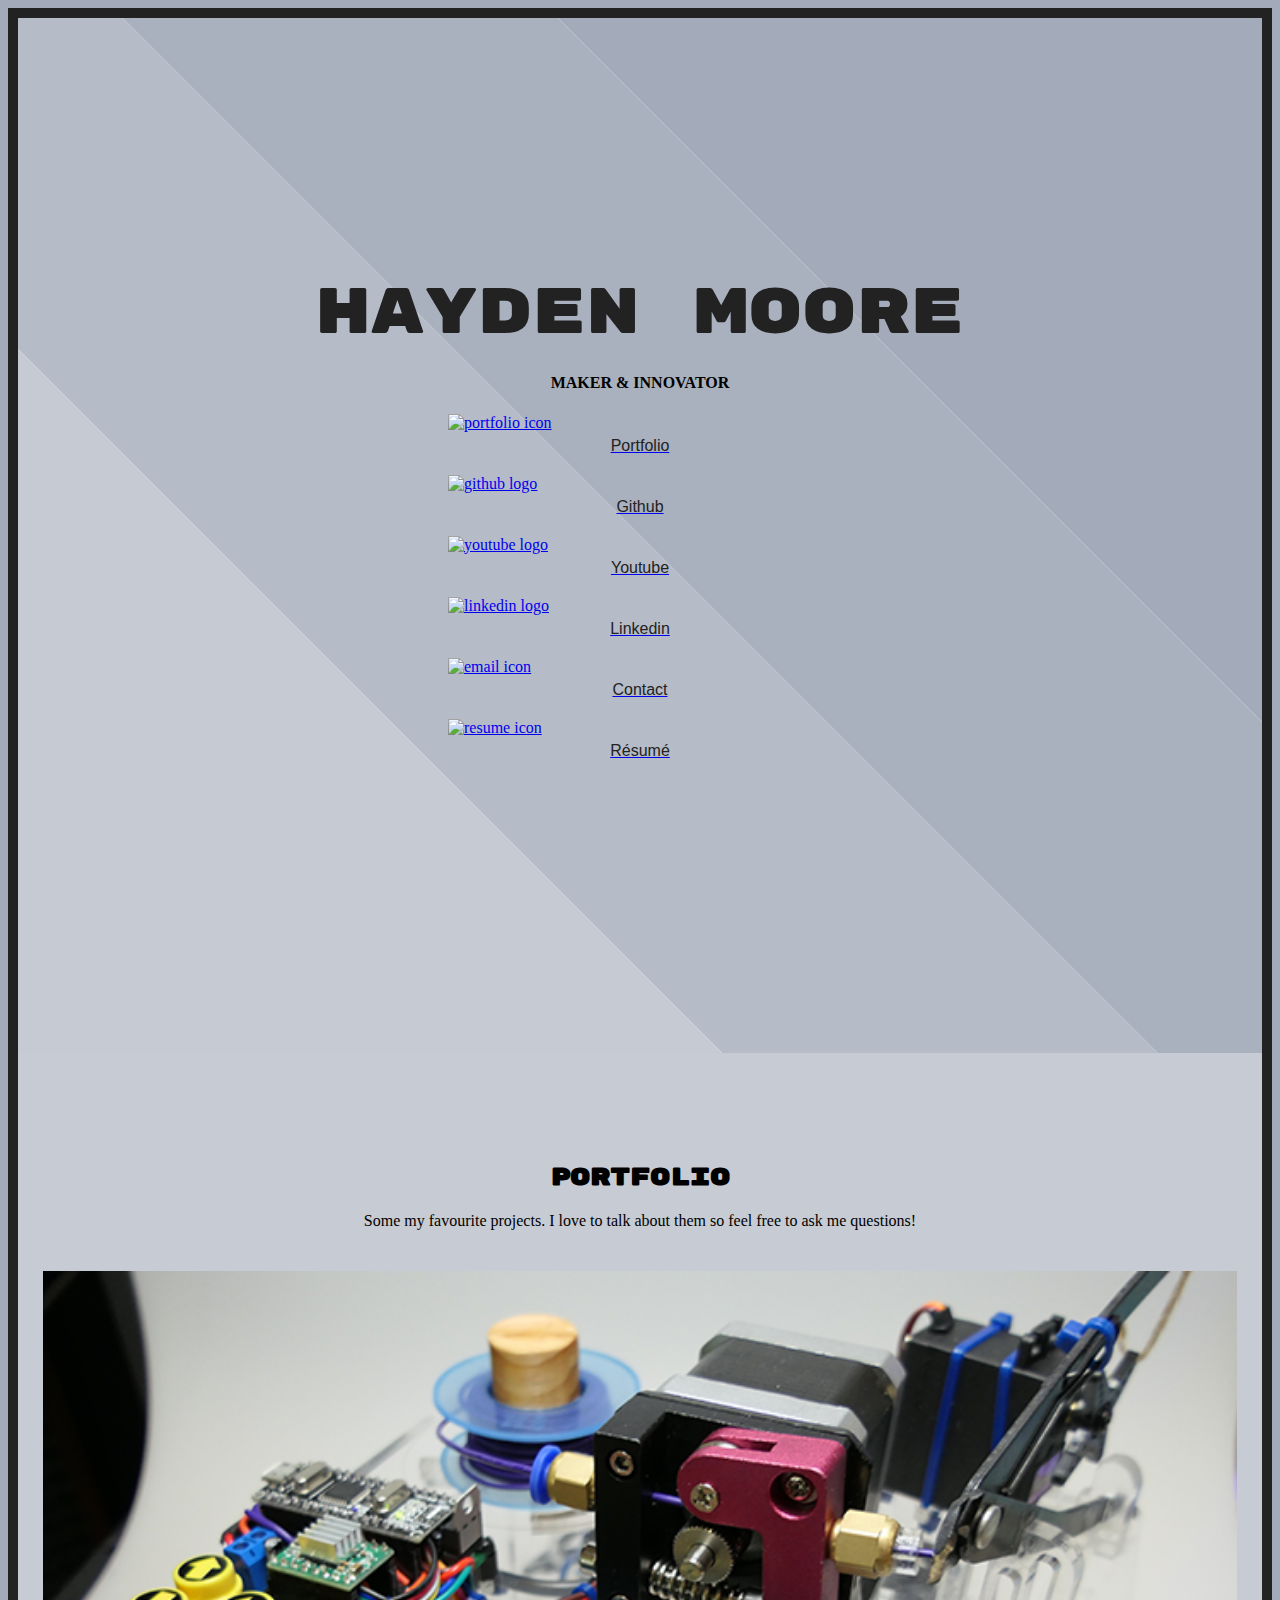
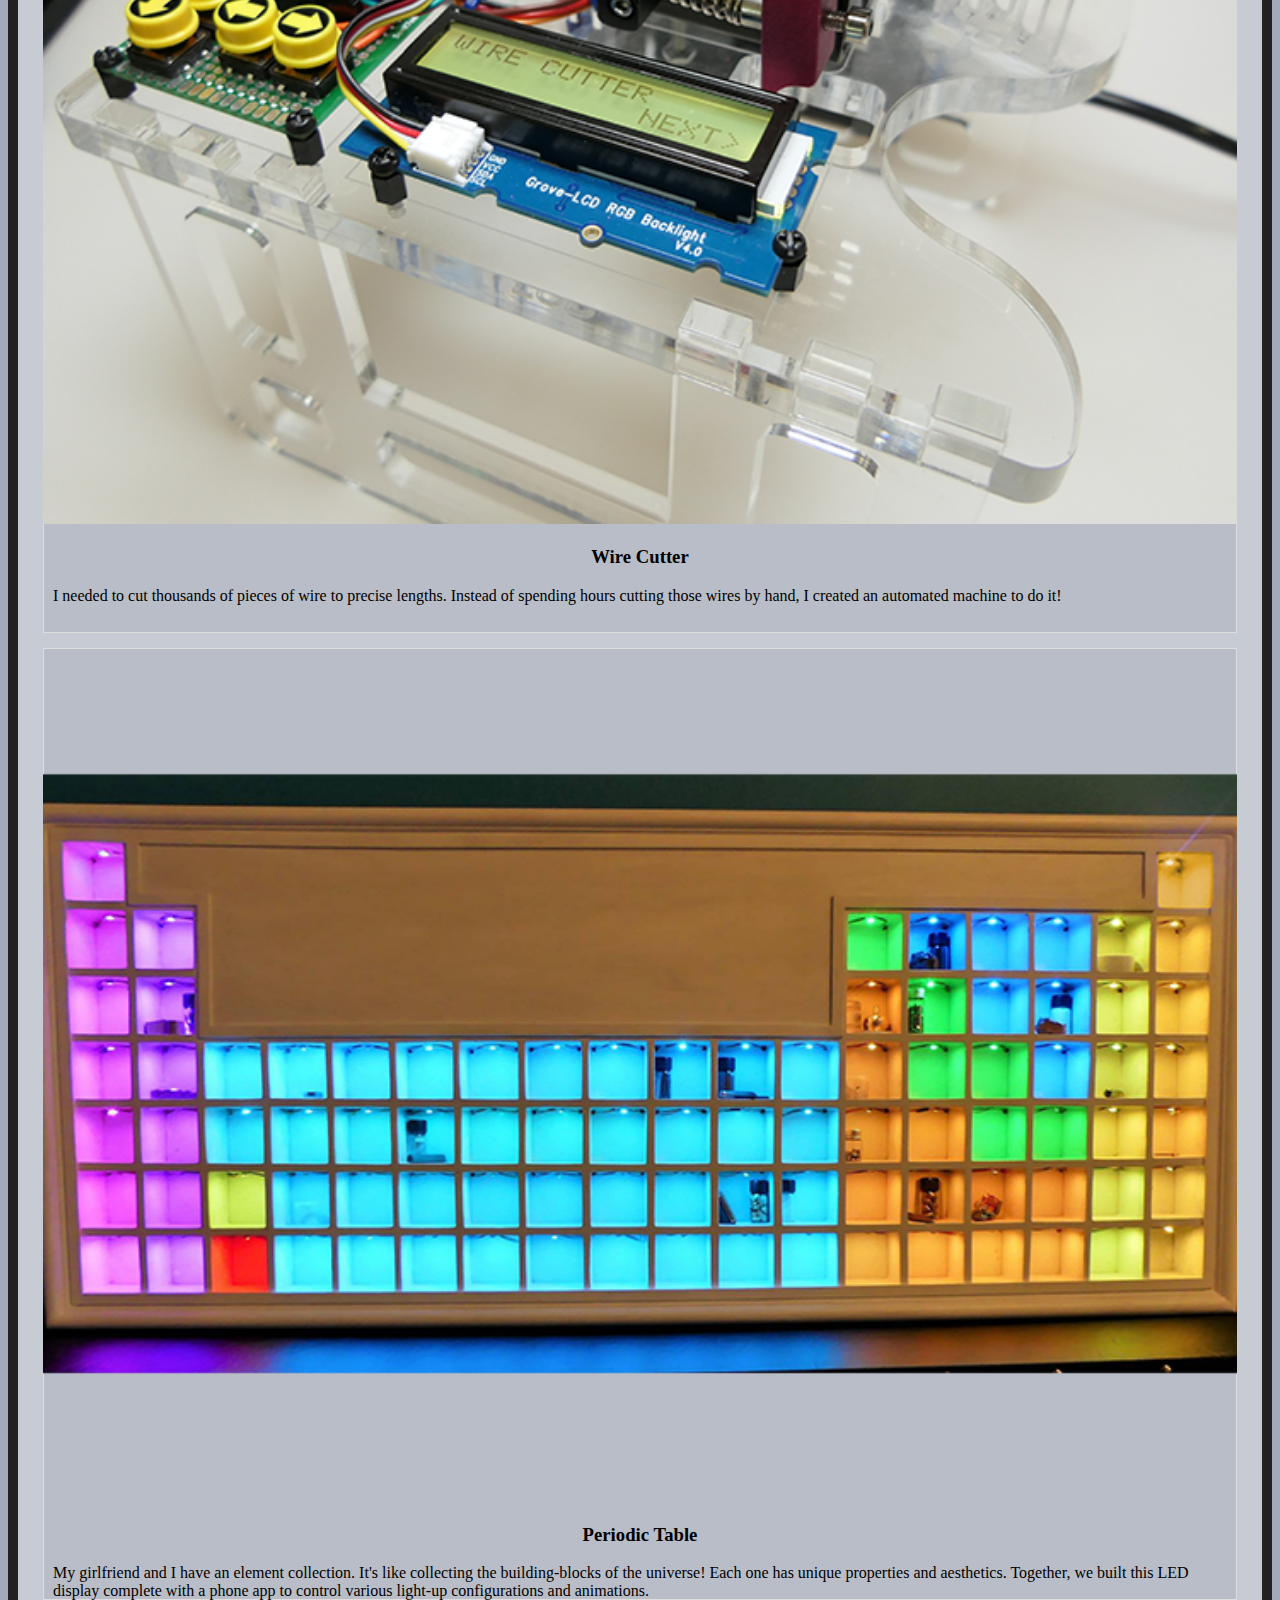
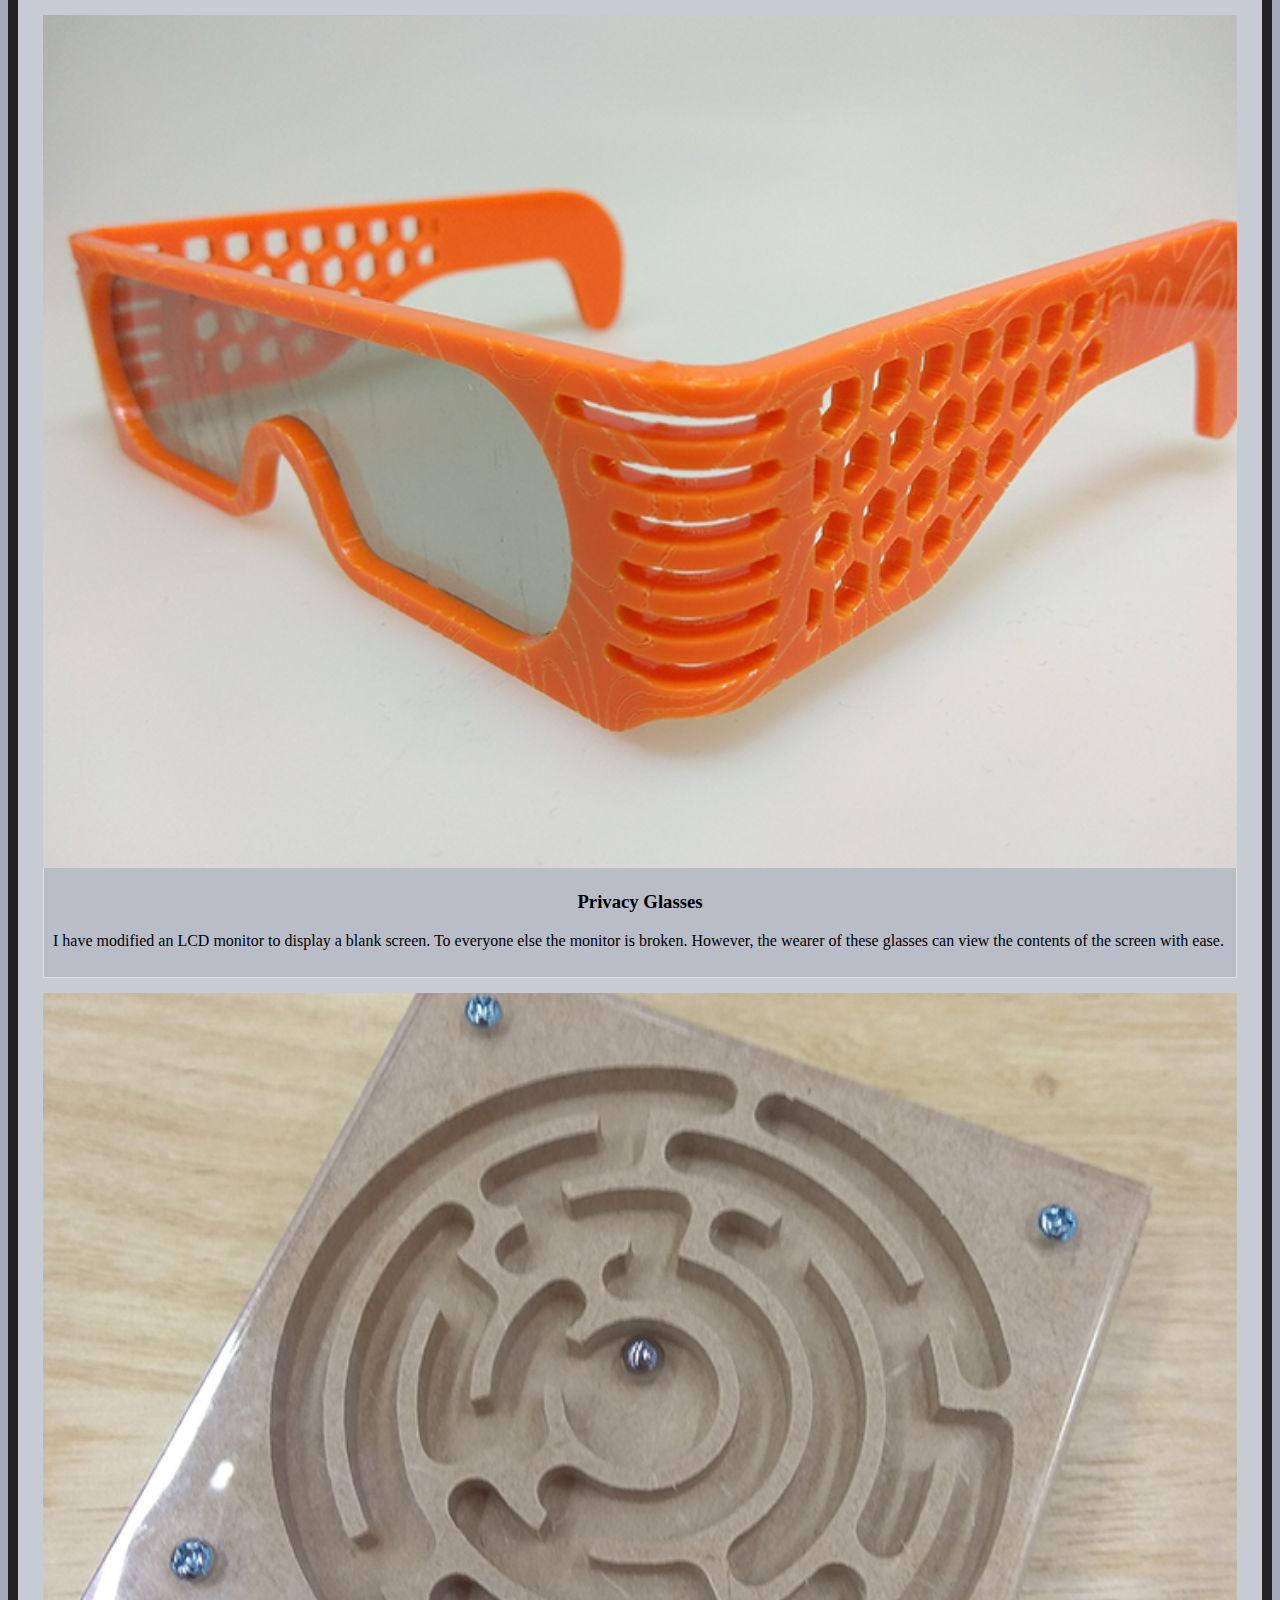
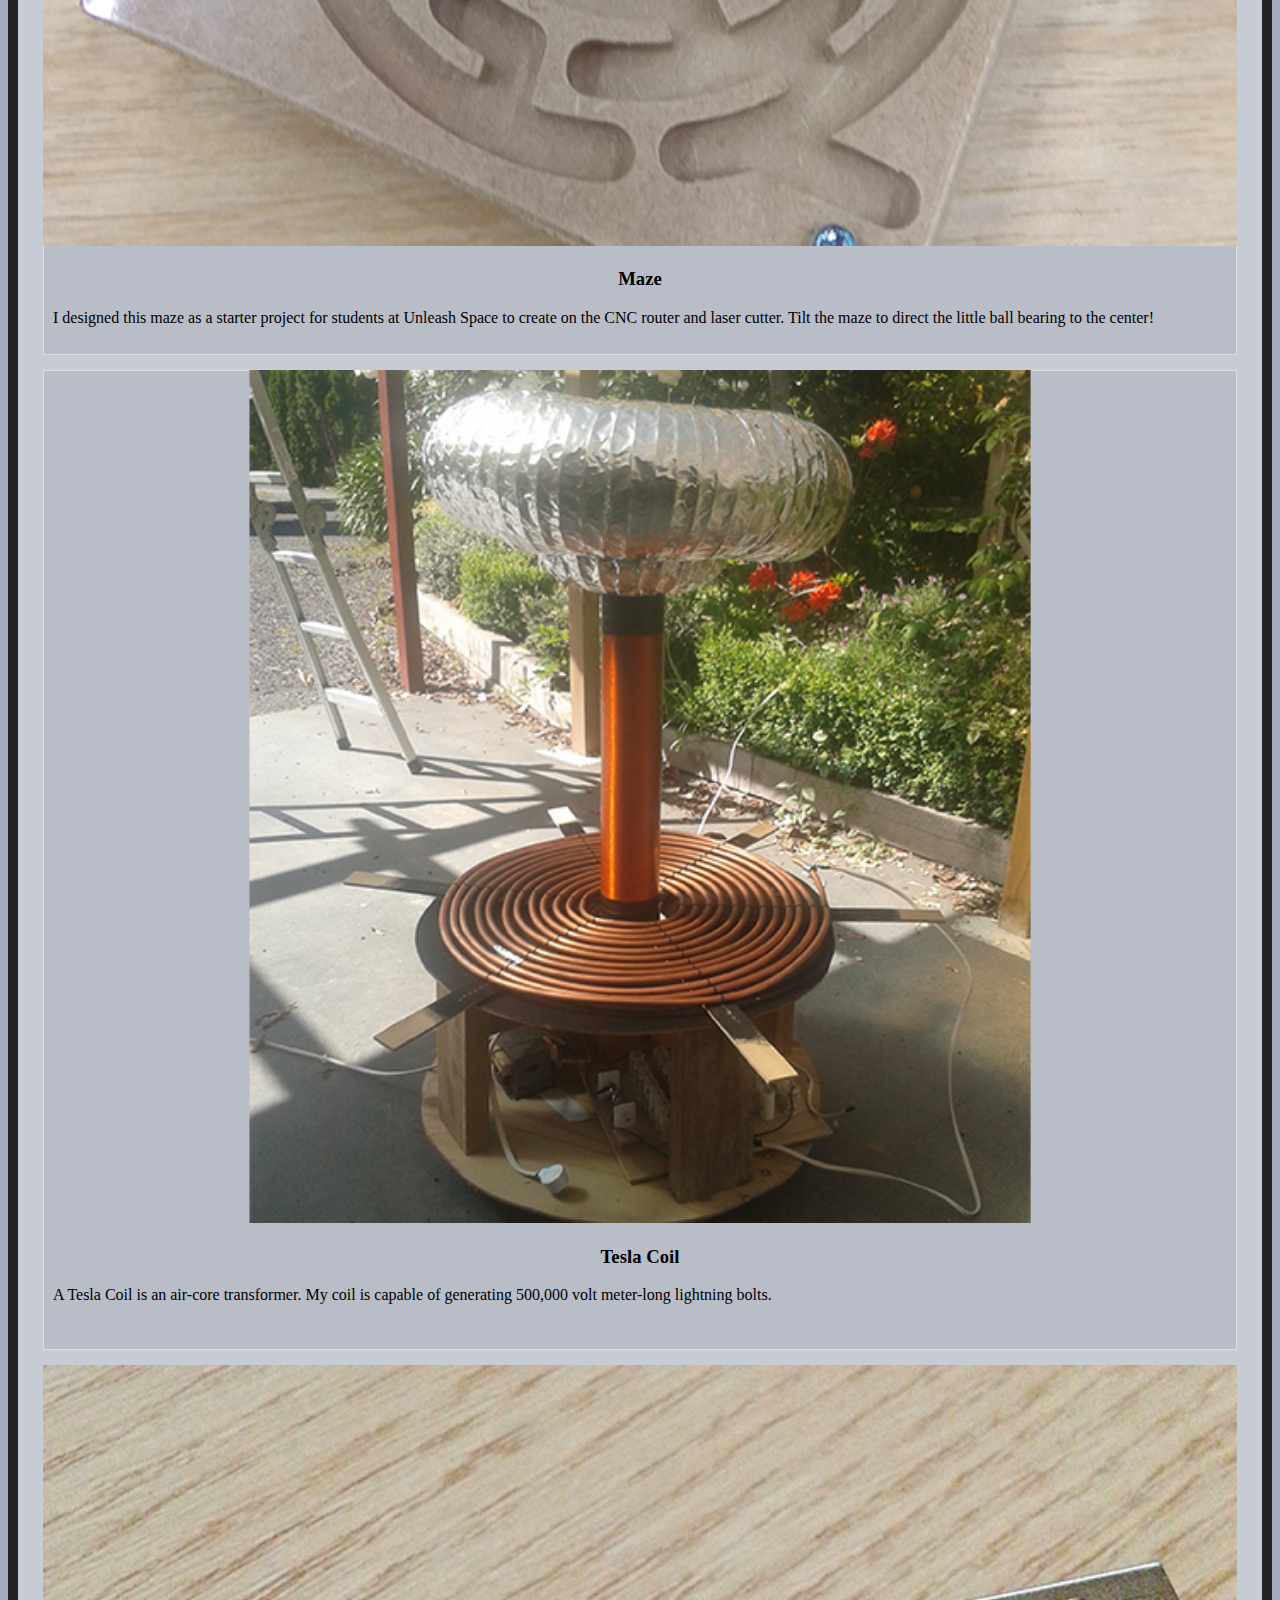
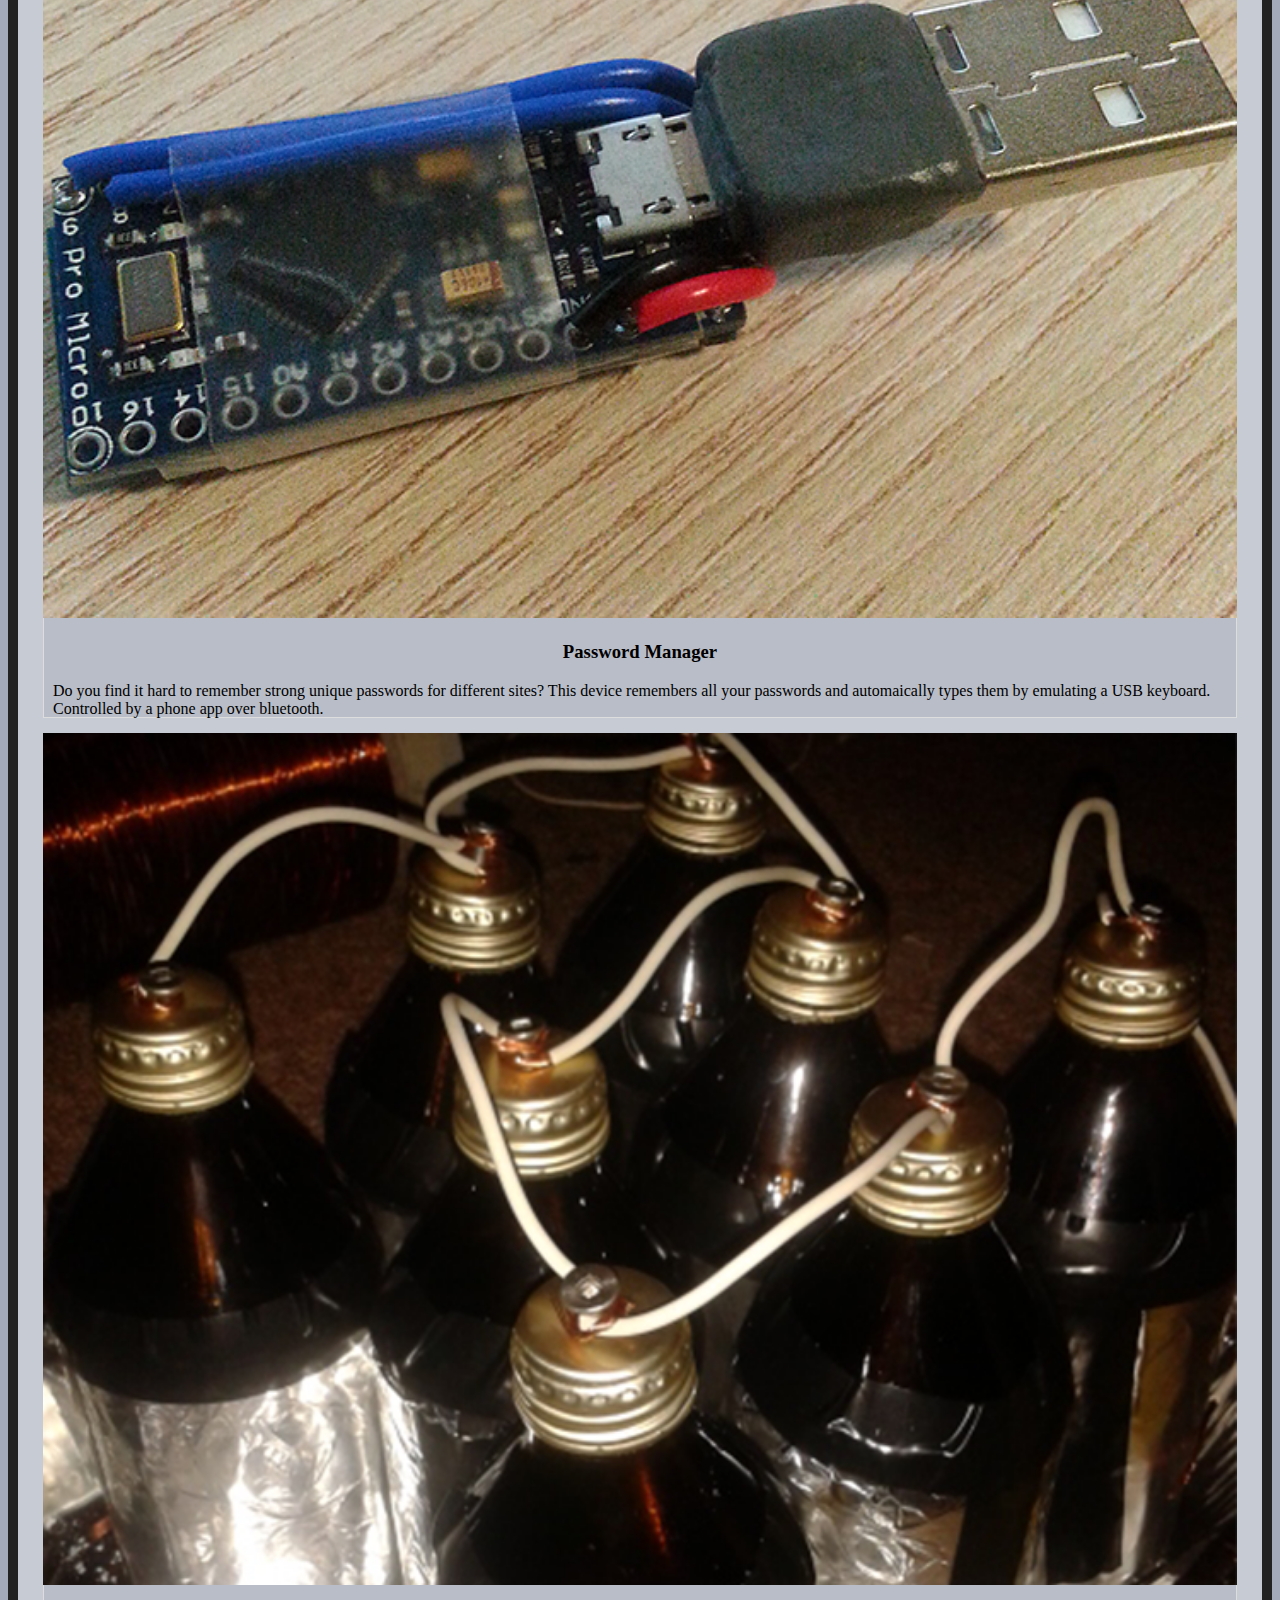
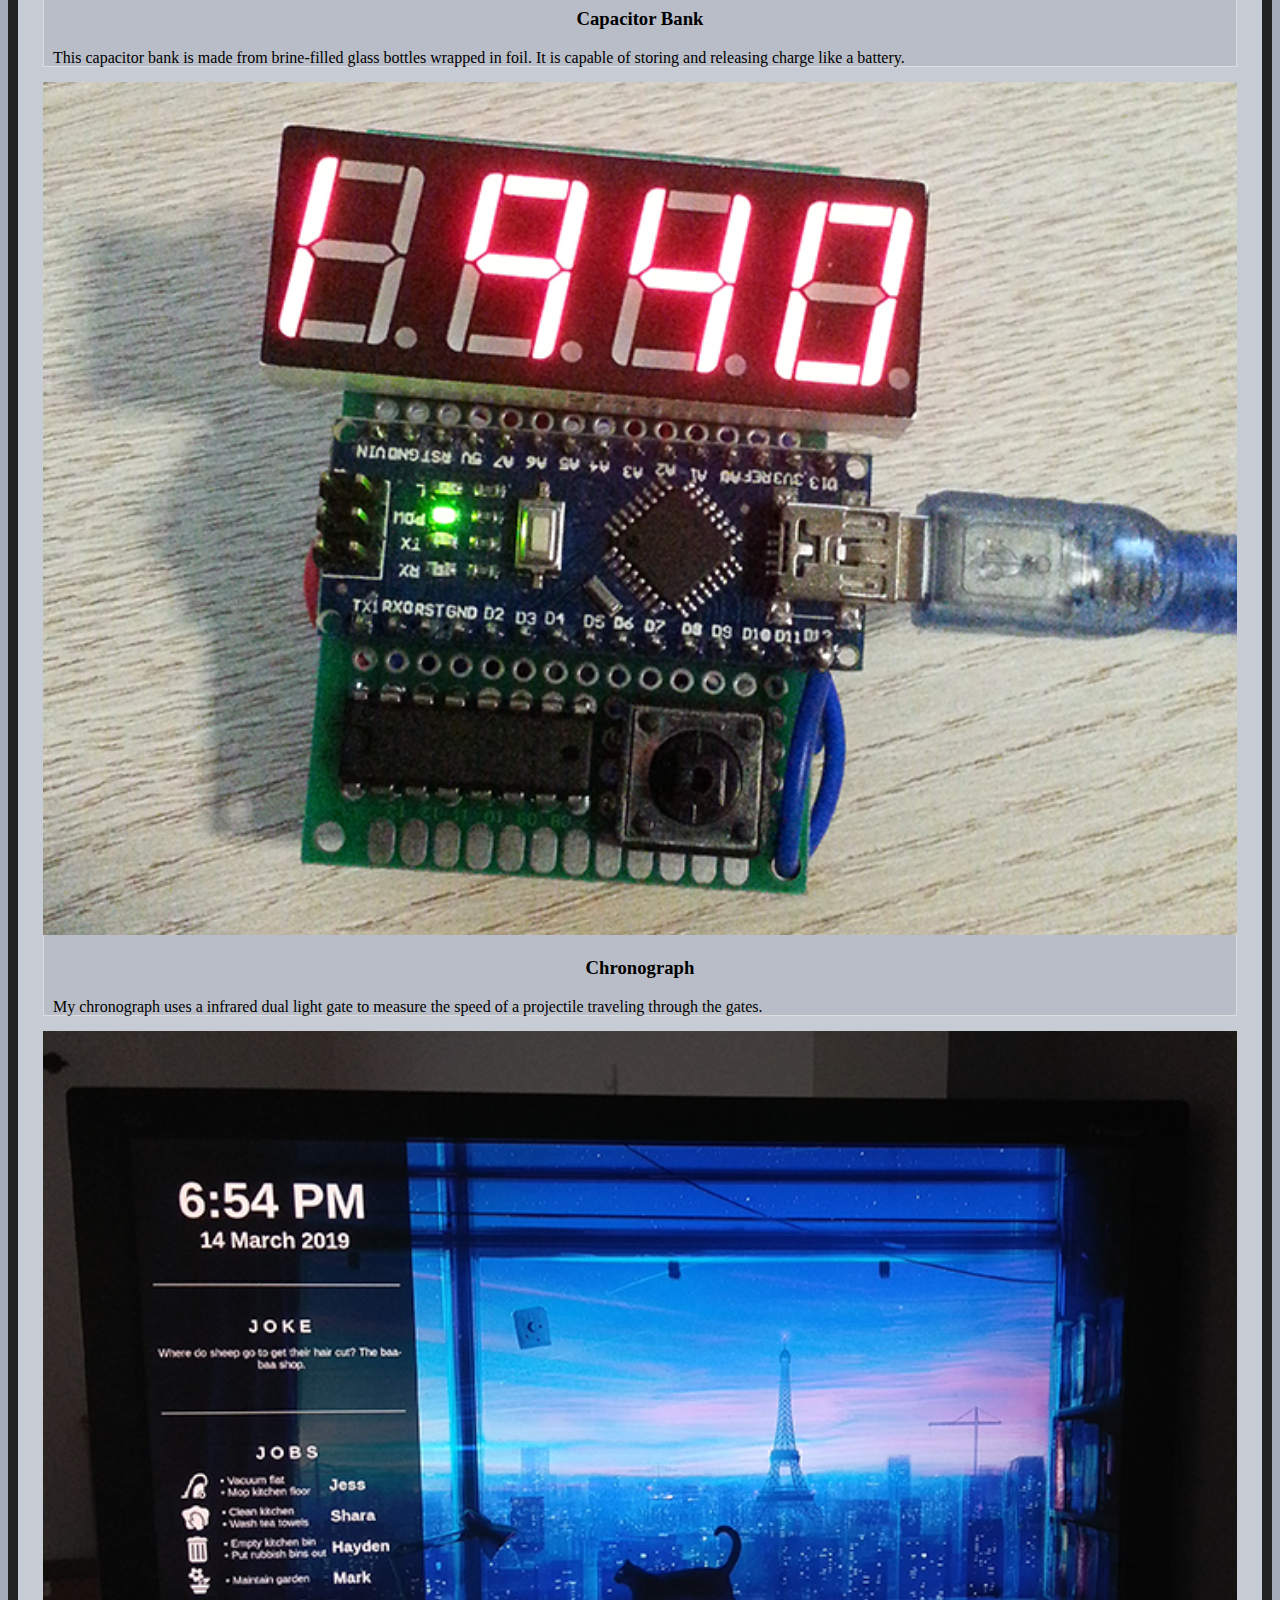
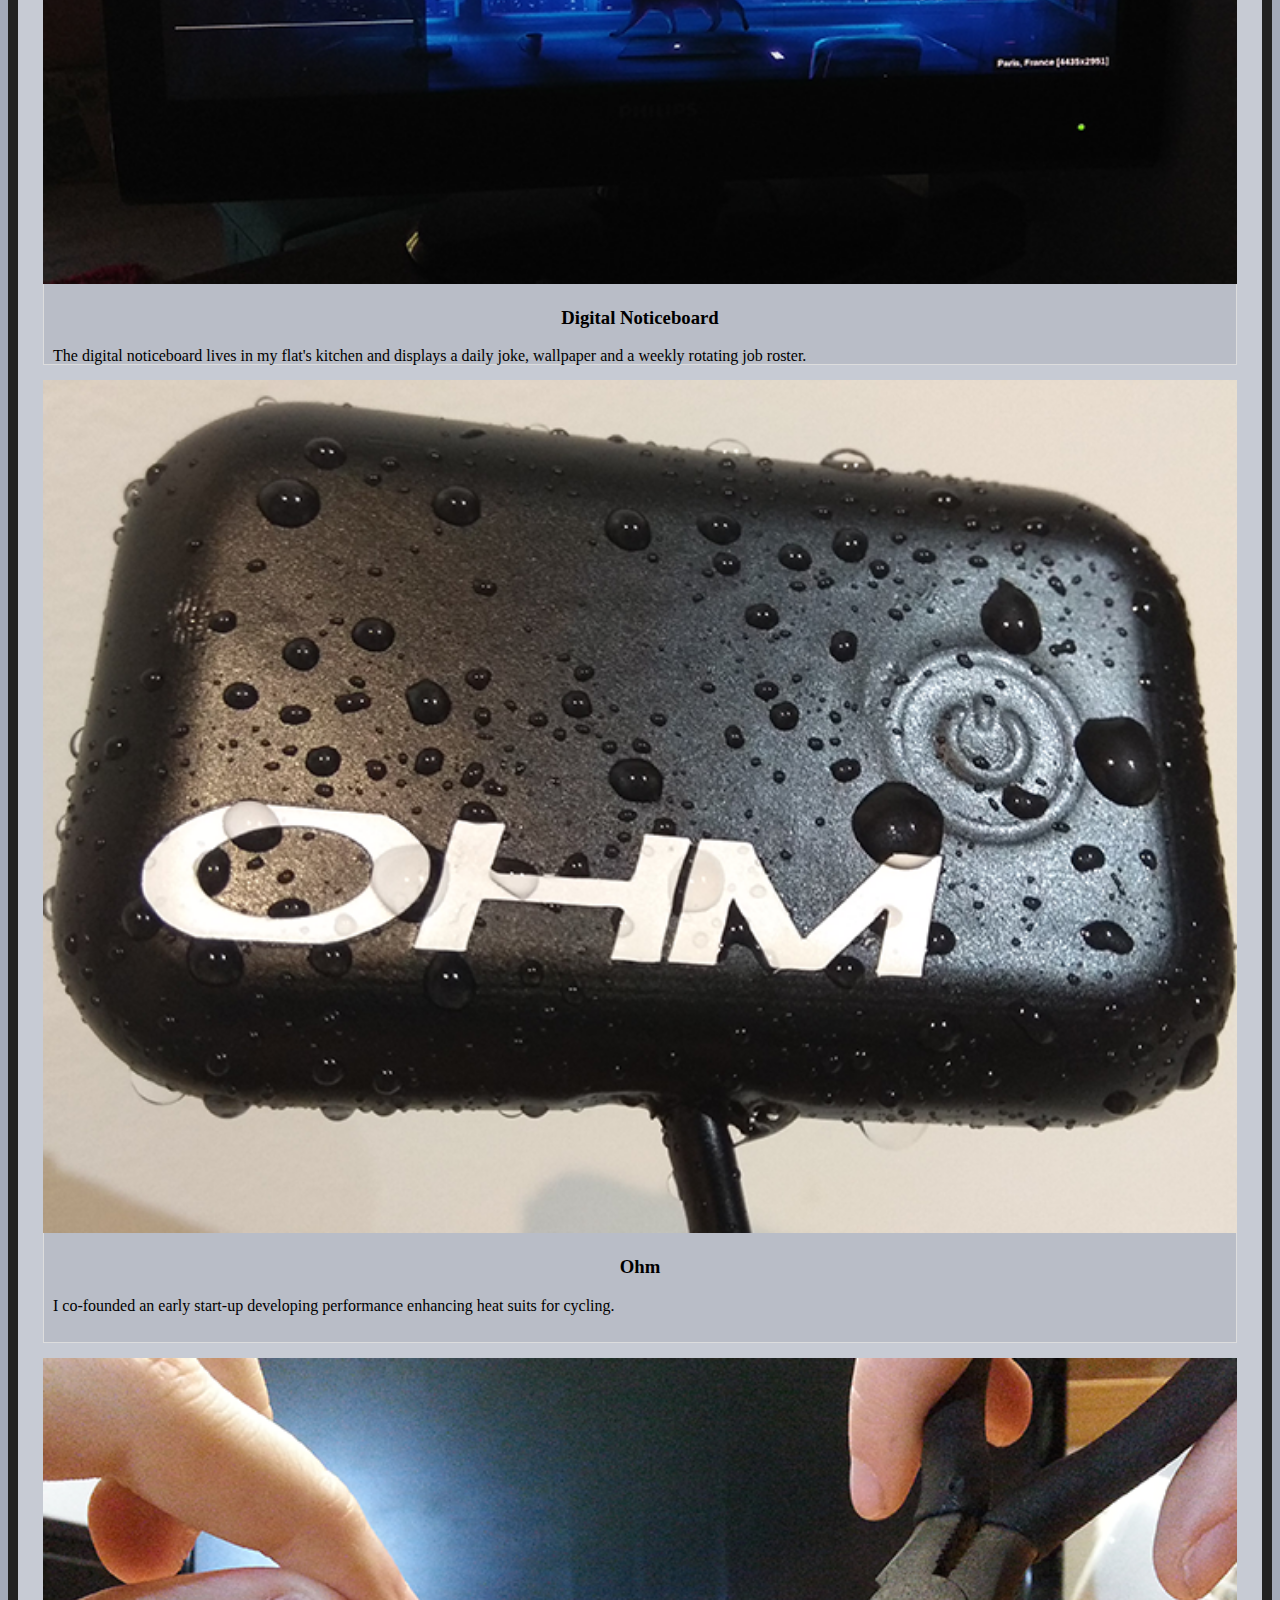
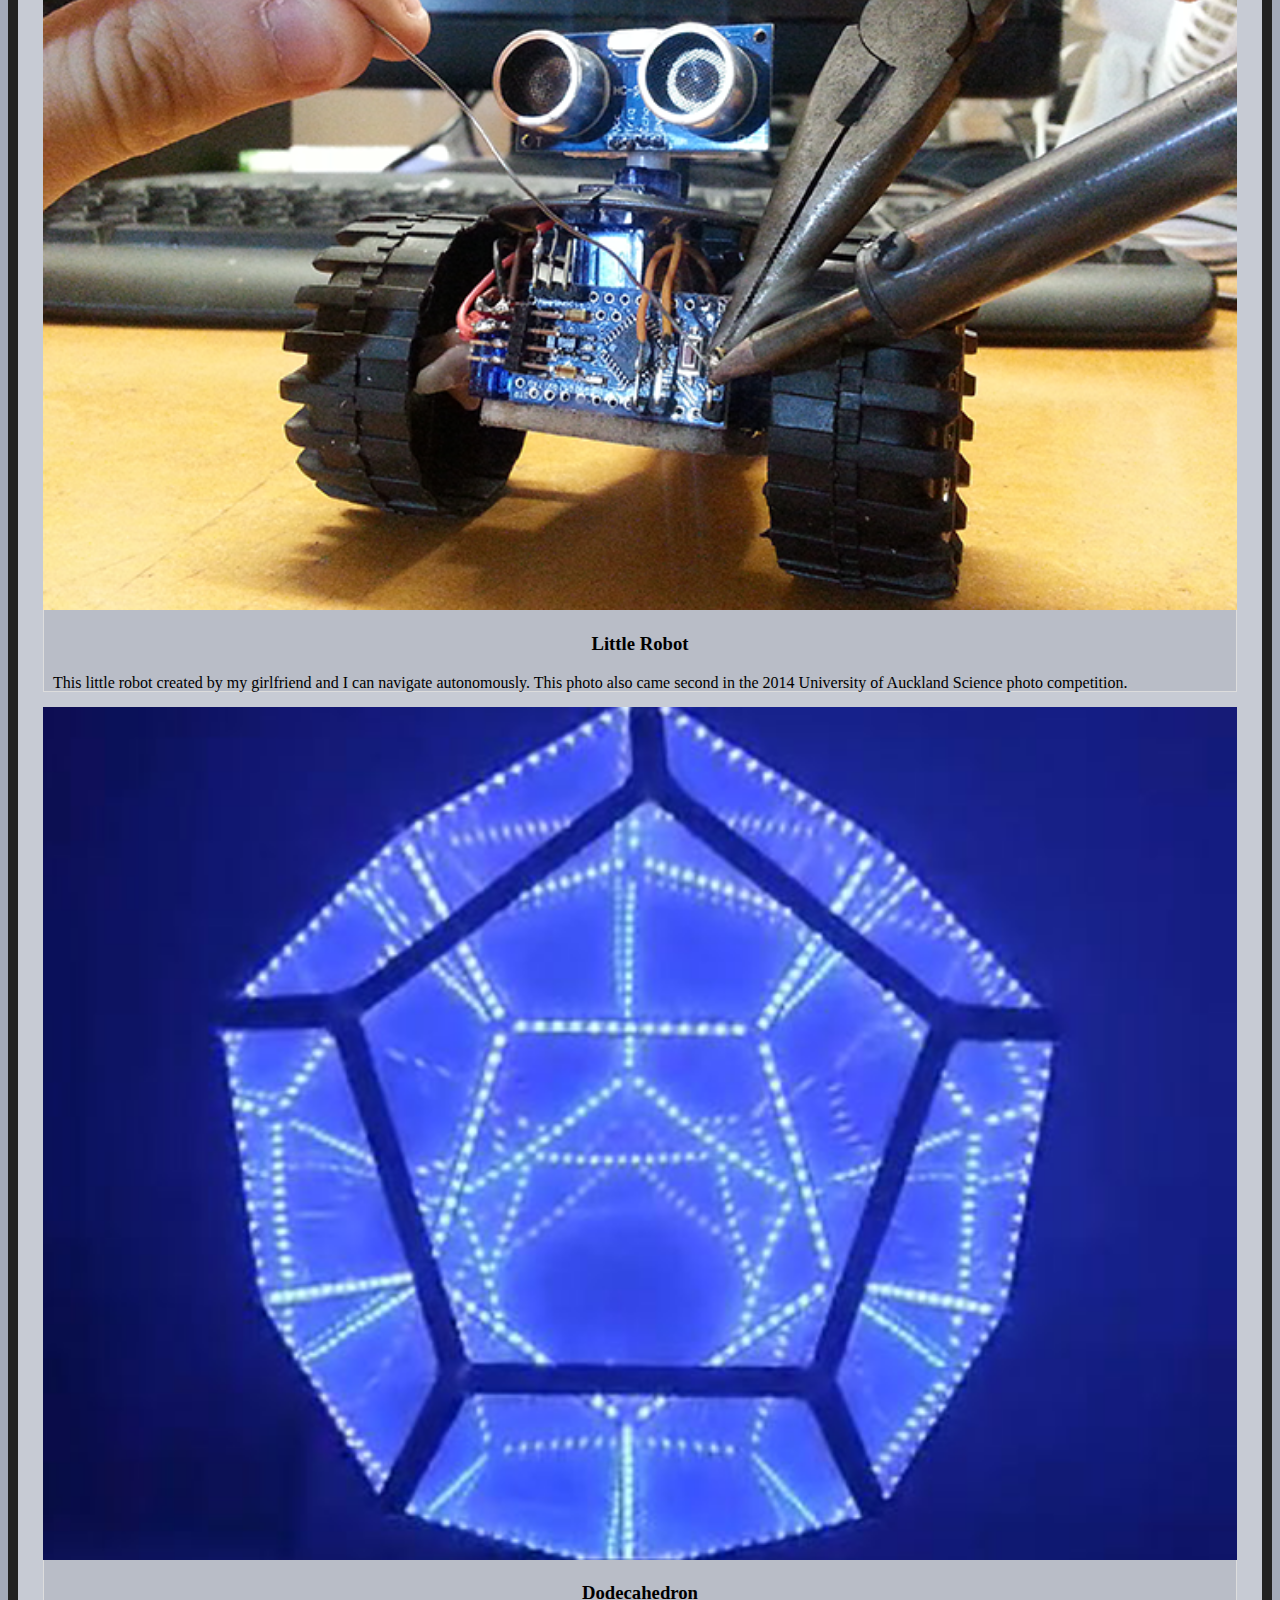
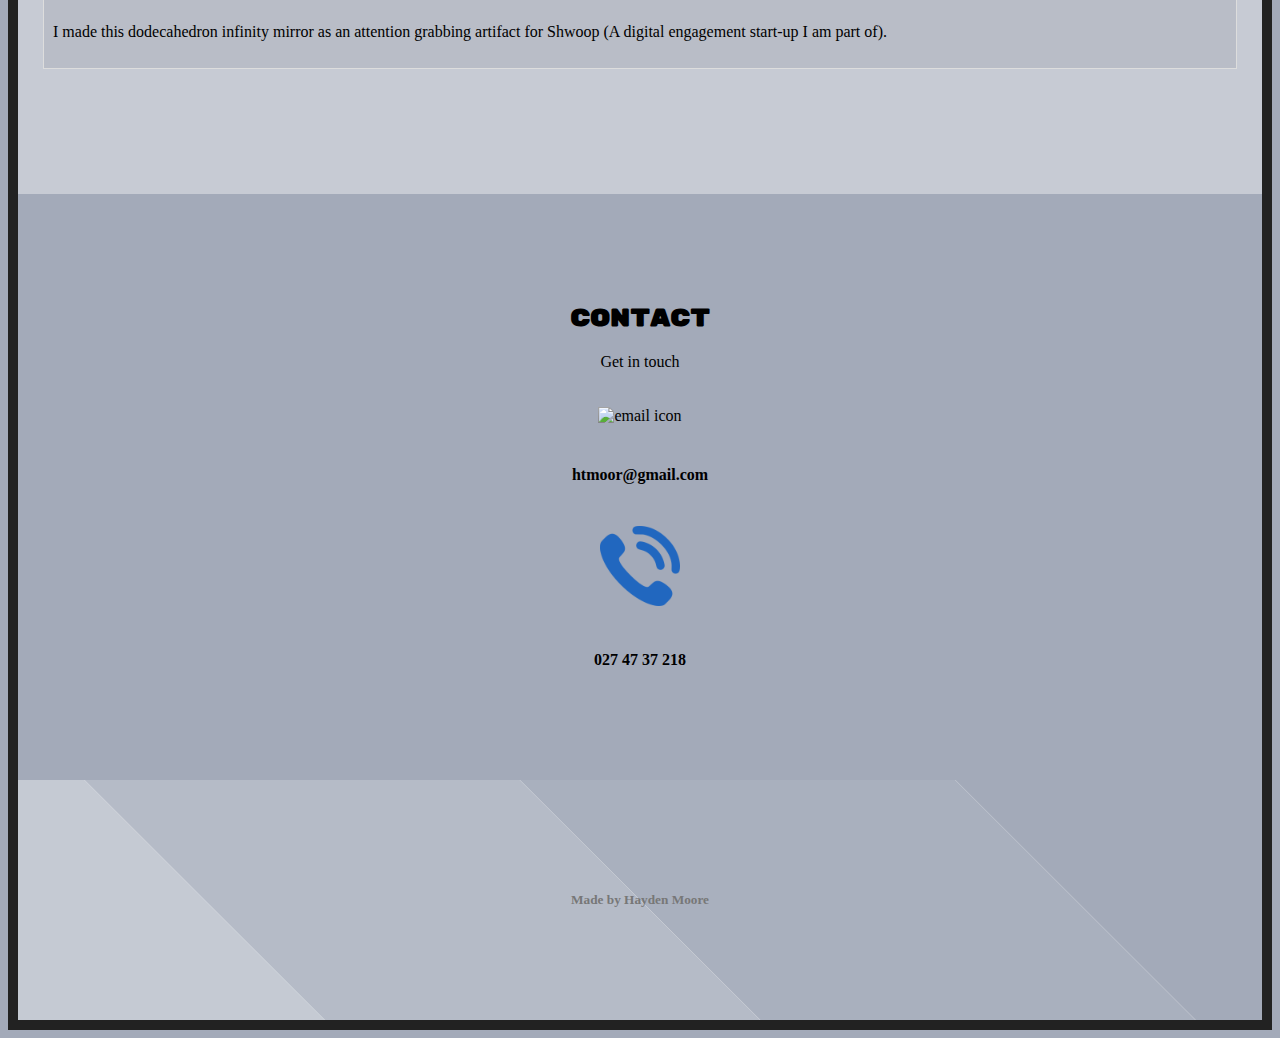
==== commit 27ef0bff: "spelling mistakes" ====
--- a/index.html
+++ b/index.html
@@ -95,7 +95,7 @@
 							<img src="img/periodic-table.png">
 							<div class="card-label">
 								<h3>Periodic Table</h3>
-								<p>My girlfriend and I have an element collection. It's like collecting the building-blocks of the universe! Each one has unique properties and asthetics. Together, we build this LED display complete with a phone app to control various light-up configurations and animations.</p>
+								<p>My girlfriend and I have an element collection. It's like collecting the building-blocks of the universe! Each one has unique properties and aesthetics. Together, we built this LED display complete with a phone app to control various light-up configurations and animations.</p>
 							</div>
 						</div>
 					</div>
@@ -167,7 +167,7 @@
 							<img src="img/ohm.png">
 							<div class="card-label">
 								<h3>Ohm</h3>
-								<p>I have co-founded an early start-up developing performance enhancing heat suits for cycling.</p><br>
+								<p>I co-founded an early start-up developing performance enhancing heat suits for cycling.</p><br>
 							</div>
 						</div>
 					</div>
@@ -176,7 +176,7 @@
 							<img src="img/robot.png">
 							<div class="card-label">
 								<h3>Little Robot</h3>
-								<p>This little robot created by me and my girlfriend can navigate autonomously. This photo also came second in the 2014 University of Auckland Science photo competition.</p>
+								<p>This little robot created by my girlfriend and I can navigate autonomously. This photo also came second in the 2014 University of Auckland Science photo competition.</p>
 							</div>
 						</div>
 					</div>
@@ -185,7 +185,7 @@
 							<img src="img/dodec.png">
 							<div class="card-label">
 								<h3>Dodecahedron</h3>
-								<p>I made this dodecahedron infinity mirror as an attention grabbing artifact for Shwoop (A digital engatement start-up I am part of).</p><br>
+								<p>I made this dodecahedron infinity mirror as an attention grabbing artifact for Shwoop (A digital engagement start-up I am part of).</p><br>
 							</div>
 						</div>
 					</div>
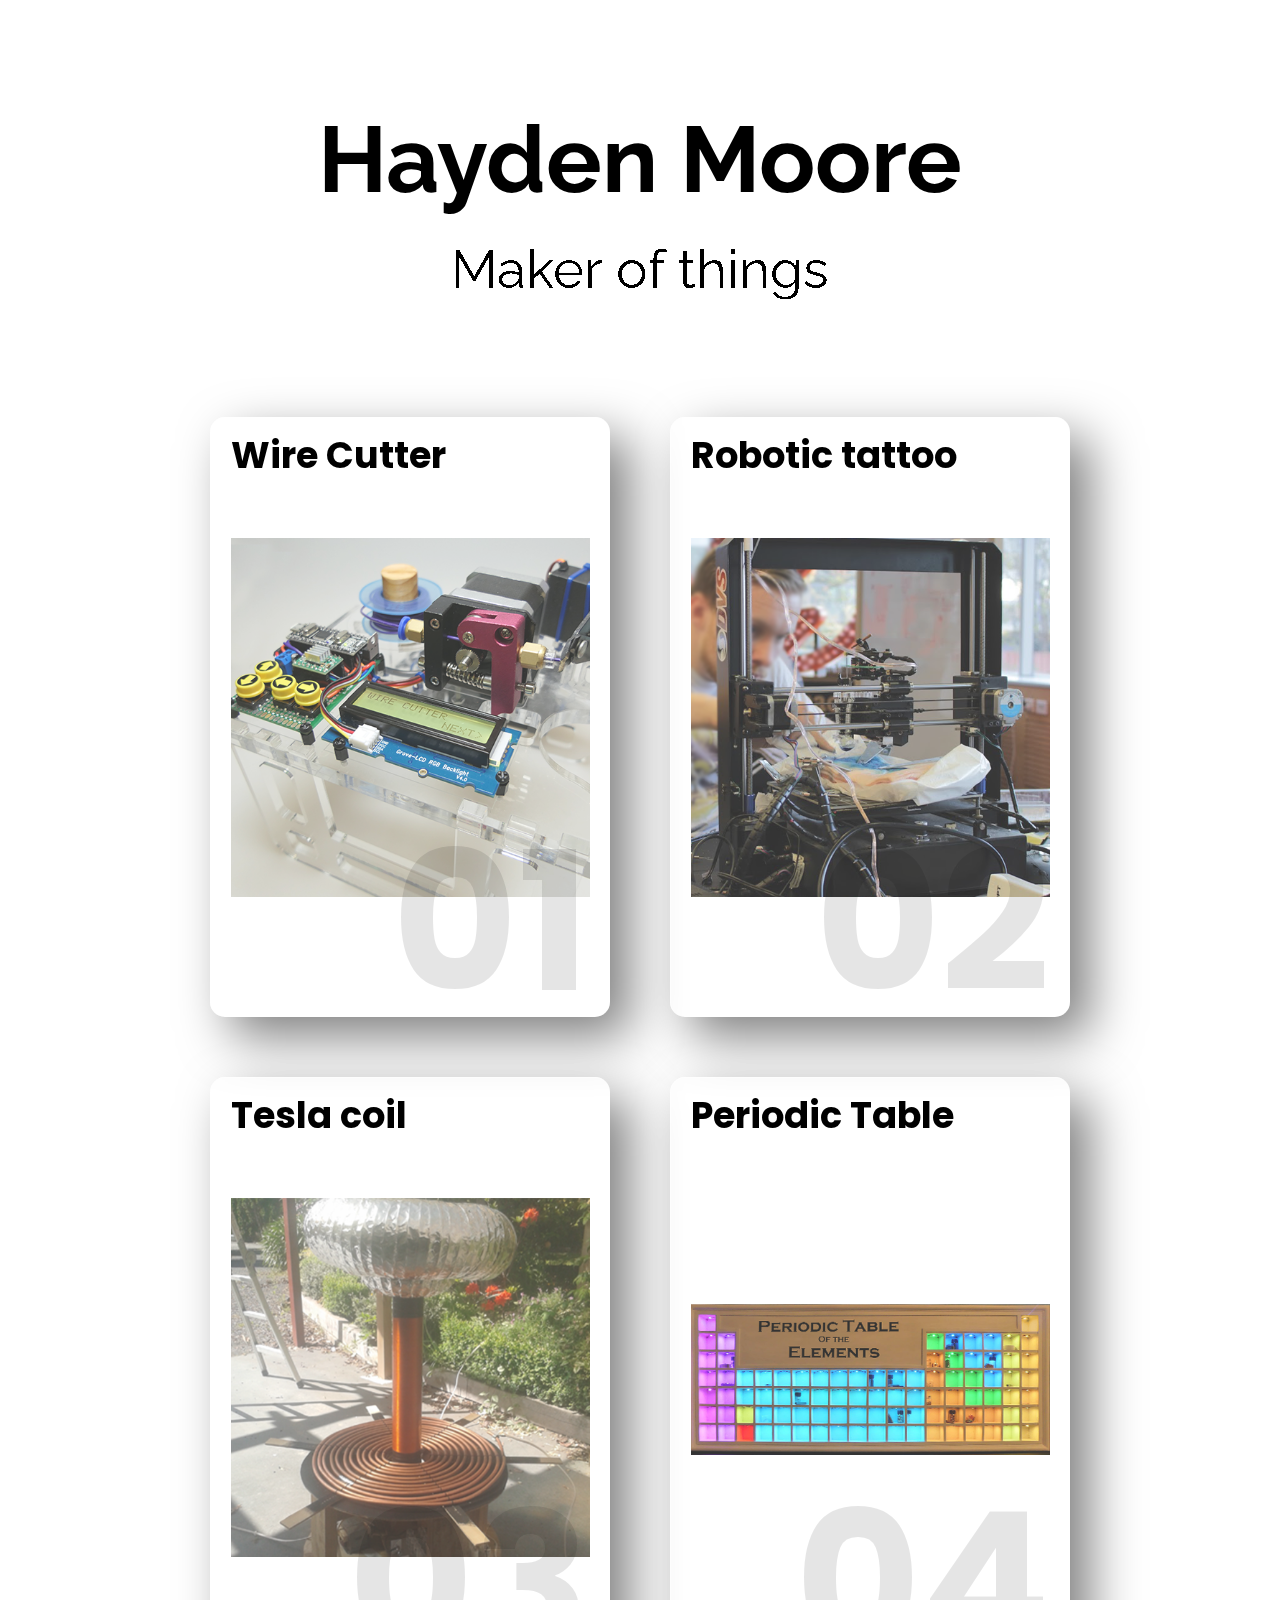
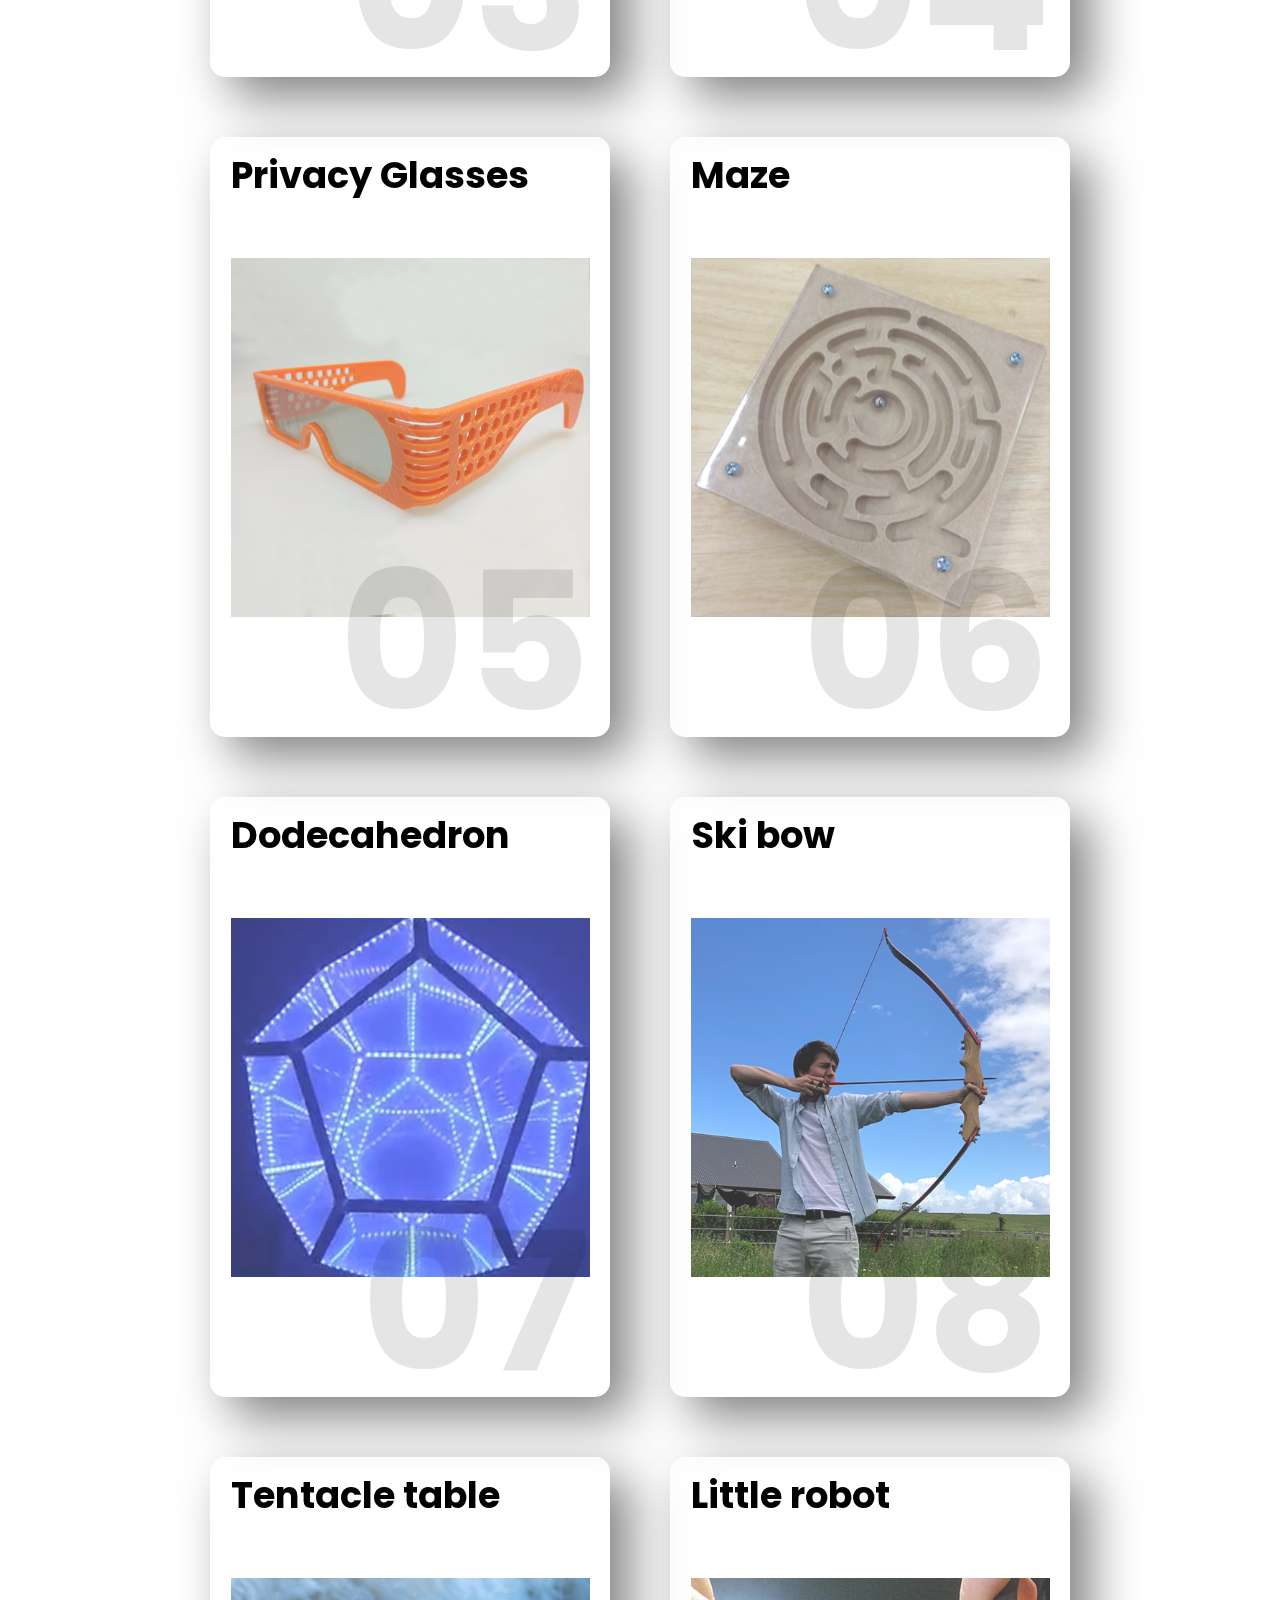
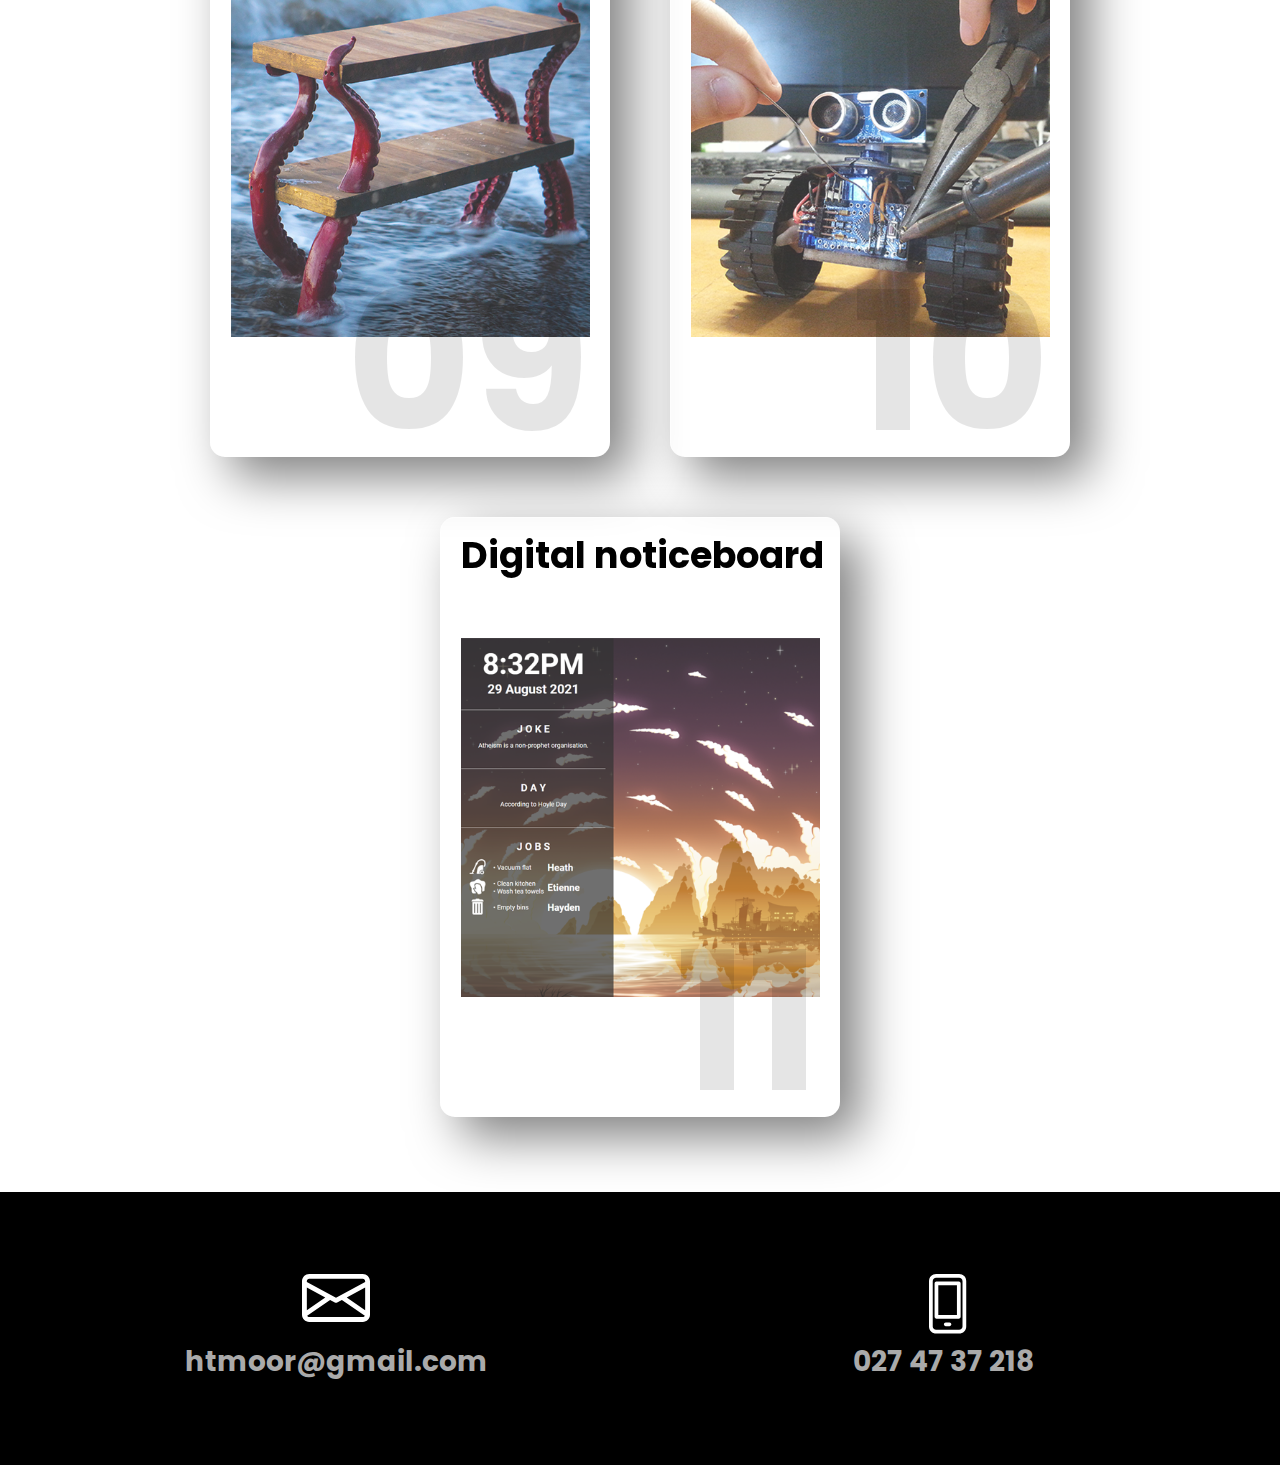
==== commit fc4ea98b: "website refresh" ====
--- a/index.html
+++ b/index.html
@@ -1,249 +1,259 @@
-<!doctype html>
-
-<html lang="en">
-	<head>
-		<meta charset="utf-8">
-		<meta name="viewport" content="width=device-width, initial-scale=1">
-
-		<title>Hayden Moore</title>
-		<meta name="description" content="Hayden Moore personal website">
-		<meta name="author" content="Hayden Moore">
-		
-		<!-- Bootstrap CSS -->
-		<link rel="stylesheet" href="https://stackpath.bootstrapcdn.com/bootstrap/4.1.3/css/bootstrap.min.css" integrity="sha384-MCw98/SFnGE8fJT3GXwEOngsV7Zt27NXFoaoApmYm81iuXoPkFOJwJ8ERdknLPMO" crossorigin="anonymous">	
-
-		<!-- Style CSS -->
-		<link rel="stylesheet" href="style.css">
-		<link href="https://fonts.googleapis.com/css?family=Rubik+Mono+One&display=swap" rel="stylesheet">
-
-	</head>
-	<body>
-		<div class="overlay" id="top">
-			<div class="container-fluid">
-				<div class="title-nav">
-					<div class="row">
-						<div class="col-12">
-							<h1>Hayden Moore</h1>
-							<h4>MAKER & INNOVATOR</h4>
-						</div>
-					</div>
-					<div class="row" id="title-nav-icon-row">
-						<div class="col-4 col-sm-2 col-md-2">
-							<a href="#" class="link-portfolio" onclick="smoothScroll(document.getElementById('portfolio-section'))">
-								<img src="img/projects2.png" alt="portfolio icon" class="link-icon">
-								<p class="link-label">Portfolio</p>
-							</a>
-						</div>
-						<div class="col-4 col-sm-2 col-md-2">
-							<a href="https://github.com/htmoor" class="link-github">
-								<img src="img/github2.png" alt="github logo" class="link-icon">
-								<p class="link-label">Github</p>
-							</a>
-						</div>
-						<div class="col-4 col-sm-2 col-md-2">
-							<a href="https://www.youtube.com/channel/UCE41jpV5sBO96TDqMbzfeRw/videos" class="link-youtube">
-								<img src="img/youtube2.png" alt="youtube logo" class="link-icon">
-								<p class="link-label">Youtube</p>
-							</a>
-						</div>
-						<div class="col-4 col-sm-2 col-md-2">
-							<a href="https://www.linkedin.com/in/hayden-moore-02a6ba140/" class="link-linkedin">
-								<img src="img/linkedin2.png" alt="linkedin logo" class="link-icon">
-								<p class="link-label">Linkedin</p>
-							</a>
-						</div>
-						<div class="col-4 col-sm-2 col-md-2">
-							<a href="#" class="link-contact" onclick="smoothScroll(document.getElementById('contact-section'))">
-								<img src="img/email2.png" alt="email icon" class="link-icon">
-								<p class="link-label">Contact</p>
-							</a>
-						</div>
-						<div class="col-4 col-sm-2 col-md-2">
-							<a href="#" class="link-resume">
-								<img src="img/resume2.png" alt="resume icon" class="link-icon">
-								<p class="link-label">Résumé</p>
-							</a>
-						</div>
-					</div>
-				</div>
-			</div>
-		</div>
-
-
-		<!-- Portfolio -->
-		<div class="container-fluid">
-			<div class="section" id="portfolio-section">
-				<div class="row">
-					<div class="col-12">
-						<h2>Portfolio</h2>
-						<p>Some my favourite projects. I love to talk about them so feel free to ask me questions!</p>
-					</div>
-				</div>
-				<div class="row" id="portfolio">
-					<div class="col-12 col-sm-6 col-lg-4">
-						<div class="card">
-							<img src="img/wireCutter.png">
-							<div class="card-label">
-								<h3>Wire Cutter</h3>
-								<p>I needed to cut thousands of pieces of wire to precise lengths. Instead of spending hours cutting those wires by hand, I created an automated machine to do it!</p><br>
-							</div>
-							
-						</div>
-					</div>
-					<div class="col-12 col-sm-6 col-lg-4">
-						<div class="card">
-							<img src="img/periodic-table.png">
-							<div class="card-label">
-								<h3>Periodic Table</h3>
-								<p>My girlfriend and I have an element collection. It's like collecting the building-blocks of the universe! Each one has unique properties and aesthetics. Together, we built this LED display complete with a phone app to control various light-up configurations and animations.</p>
-							</div>
-						</div>
-					</div>
-					<div class="col-12 col-sm-6 col-lg-4">
-						<div class="card">
-							<img src="img/glasses.png">
-							<div class="card-label">
-								<h3>Privacy Glasses</h3>
-								<p>I have modified an LCD monitor to display a blank screen. To everyone else the monitor is broken. However, the wearer of these glasses can view the contents of the screen with ease.</p><br>
-							</div>
-						</div>
-					</div>
-					<div class="col-12 col-sm-6 col-lg-4">
-						<div class="card">
-							<img src="img/maze.png">
-							<div class="card-label">
-								<h3>Maze</h3>
-								<p>I designed this maze as a starter project for students at Unleash Space to create on the CNC router and laser cutter. Tilt the maze to direct the little ball bearing to the center!</p><br>
-							</div>
-						</div>
-					</div>
-					<div class="col-12 col-sm-6 col-lg-4">
-						<div class="card">
-							<img src="img/tesla-coil.png">
-							<div class="card-label">
-								<h3>Tesla Coil</h3>
-								<p>A Tesla Coil is an air-core transformer. My coil is capable of generating 500,000 volt meter-long lightning bolts.</p><br><br>
-							</div>
-						</div>
-					</div>
-					<div class="col-12 col-sm-6 col-lg-4">
-						<div class="card">
-							<img src="img/password-manager.png">
-							<div class="card-label">
-								<h3>Password Manager</h3>
-								<p>Do you find it hard to remember strong unique passwords for different sites? This device remembers all your passwords and automaically types them by emulating a USB keyboard. Controlled by a phone app over bluetooth.</p>
-							</div>
-						</div>
-					</div>
-					<div class="col-12 col-sm-6 col-lg-4">
-						<div class="card">
-							<img src="img/capacitor-bank.png">
-							<div class="card-label">
-								<h3>Capacitor Bank</h3>
-								<p>This capacitor bank is made from brine-filled glass bottles wrapped in foil. It is capable of storing and releasing charge like a battery.</p>
-							</div>
-						</div>
-					</div>
-					<div class="col-12 col-sm-6 col-lg-4">
-						<div class="card">
-							<img src="img/chronograph.png">
-							<div class="card-label">
-								<h3>Chronograph</h3>
-								<p>My chronograph uses a infrared dual light gate to measure the speed of a projectile traveling through the gates.</p>
-							</div>
-						</div>
-					</div>
-					<div class="col-12 col-sm-6 col-lg-4">
-						<div class="card">
-							<img src="img/flat-noticeboard.png">
-							<div class="card-label">
-								<h3>Digital Noticeboard</h3>
-								<p>The digital noticeboard lives in my flat's kitchen and displays a daily joke, wallpaper and a weekly rotating job roster.</p>
-							</div>
-						</div>
-					</div>
-					<div class="col-12 col-sm-6 col-lg-4">
-						<div class="card">
-							<img src="img/ohm.png">
-							<div class="card-label">
-								<h3>Ohm</h3>
-								<p>I co-founded an early start-up developing performance enhancing heat suits for cycling.</p><br>
-							</div>
-						</div>
-					</div>
-					<div class="col-12 col-sm-6 col-lg-4">
-						<div class="card">
-							<img src="img/robot.png">
-							<div class="card-label">
-								<h3>Little Robot</h3>
-								<p>This little robot created by my girlfriend and I can navigate autonomously. This photo also came second in the 2014 University of Auckland Science photo competition.</p>
-							</div>
-						</div>
-					</div>
-					<div class="col-12 col-sm-6 col-lg-4">
-						<div class="card">
-							<img src="img/dodec.png">
-							<div class="card-label">
-								<h3>Dodecahedron</h3>
-								<p>I made this dodecahedron infinity mirror as an attention grabbing artifact for Shwoop (A digital engagement start-up I am part of).</p><br>
-							</div>
-						</div>
-					</div>
-	
-				</div>
-			</div>
-		</div>
-
-		
-
-
-		<!-- Contact -->
-		<div class="container-fluid">
-			<div class="section" id="contact-section">
-				<div class="row">
-					<div class="col-12">
-						<h2>Contact</h2>
-						<p>Get in touch</p>
-					</div>
-				</div>
-				<div class="row">
-					<div class="col-12 col-sm-12 col-lg-6">
-						<img src="img/email2.png" alt="email icon" class="contact-icon">
-						<h4>htmoor@gmail.com</h4>
-					</div>
-					<div class="col-12 col-sm-12 col-lg-6">
-						<img src="img/phone.png" alt="phone icon" class="contact-icon">
-						<h4>027 47 37 218</h4>
-					</div>
-				</div>
-			</div>
-		</div>
-
-		<!-- Footer -->
-		<div class="overlay footer-overlay">
-			<div class="container-fluid">
-				<div class="section" id="footer-section">
-					<h5>Made by Hayden Moore</h5>
-				</div>
-			</div>
-		</div>
-
-		<!-- Return to top button -->
-		<button onclick="smoothScroll(document.getElementById('top'))" id="returnToTop" title="Go to top">Top</button>
-
-
-		<!-- Black bars for youtube hover -->
-		<div id="letterboxing-top"></div>
-		<div id="letterboxing-bottom"></div>
-
-
-		<!-- Optional JavaScript -->
-		<!-- jQuery first, then Popper.js, then Bootstrap JS -->
-		<script src="https://ajax.googleapis.com/ajax/libs/jquery/3.4.1/jquery.min.js"></script>
-		<script src="https://cdnjs.cloudflare.com/ajax/libs/popper.js/1.14.3/umd/popper.min.js" integrity="sha384-ZMP7rVo3mIykV+2+9J3UJ46jBk0WLaUAdn689aCwoqbBJiSnjAK/l8WvCWPIPm49" crossorigin="anonymous"></script>
-		<script src="https://stackpath.bootstrapcdn.com/bootstrap/4.1.3/js/bootstrap.min.js" integrity="sha384-ChfqqxuZUCnJSK3+MXmPNIyE6ZbWh2IMqE241rYiqJxyMiZ6OW/JmZQ5stwEULTy" crossorigin="anonymous"></script>
-	
-		<!-- My JavaScript -->
-		<script src="script.js"></script>
-	</body>
+<!doctype html>
+<html lang="en">
+
+<head>
+    <meta charset="utf-8">
+    <meta name="viewport" content="width=device-width, initial-scale=1">
+
+    <title>Hayden Moore</title>
+    <meta name="description" content="Hayden Moore's portfolio website">
+    <meta name="author" content="Hayden Moore">
+
+    <link rel="icon" href="/favicon.ico">
+    <link rel="icon" href="/favicon.svg" type="image/svg+xml">
+
+    <link rel="preconnect" href="https://fonts.googleapis.com">
+    <link rel="preconnect" href="https://fonts.gstatic.com" crossorigin>
+    <link href="https://fonts.googleapis.com/css?family=Raleway:900&display=swap" rel="stylesheet">
+
+    <link rel="preconnect" href="https://fonts.googleapis.com">
+    <link rel="preconnect" href="https://fonts.gstatic.com" crossorigin>
+    <link href="https://fonts.googleapis.com/css2?family=Poppins&display=swap" rel="stylesheet">
+
+    <link rel="stylesheet" href="css/normalize.css">
+    <link rel="stylesheet" href="css/styles.css?v=1.0">
+
+</head>
+
+<body>
+    <div class="main">
+        <h1>Hayden Moore</h1>
+        <!-- The two texts -->
+        <div id="container">
+            <span id="text1"></span>
+            <span id="text2"></span>
+        </div>
+
+
+
+        <!-- The SVG filter used to create the merging effect -->
+        <svg id="filters">
+            <defs>
+                <filter id="threshold">
+                    <!-- Basically just a threshold effect - pixels with a high enough opacity are set to full opacity, and all other pixels are set to completely transparent. -->
+                    <feColorMatrix in="SourceGraphic" type="matrix" values="1 0 0 0 0
+                                        0 1 0 0 0
+                                        0 0 1 0 0
+                                        0 0 0 255 -140" />
+                </filter>
+            </defs>
+        </svg>
+
+        <!-- CONTENT -->
+        <div class="container">
+            <div class="card">
+                <div class="card-content">
+                    <h2>01</h2>
+                    <h3>Wire Cutter</h3>
+                    <img src="/img/projects/wire-cutter.png">
+                    <p>
+                        I needed to cut thousands of pieces of wire to precise lengths. Instead of spending hours
+                        cutting
+                        those wires by hand, I created an automated machine to do it!
+                    </p>
+                </div>
+            </div>
+            <div class="card">
+                <div class="card-content">
+                    <h2>02</h2>
+                    <h3>Robotic tattoo</h3>
+                    <img src="/img/projects/cnc-tattoo.png">
+                    <p>
+                        A robot that that can give tattoos! Uses a modified 3D printer and real tattoo machine as a
+                        base.
+                    </p>
+                </div>
+            </div>
+            <div class="card" id="tesla-coil">
+                <div class="card-content">
+                    <h2>03</h2>
+                    <img src="/img/projects/tesla-coil.png">
+                    <h3>Tesla coil</h3>
+                    <p>
+                        A Tesla Coil is an air-core transformer. My coil is capable of generating 500,000+ volt
+                        meter-long
+                        lightning bolts.
+                    </p>
+                </div>
+            </div>
+            <div class="card">
+                <div class="card-content">
+                    <h2>04</h2>
+                    <h3>Periodic Table</h3>
+                    <img src="/img/projects/periodic-table.png">
+                    <p>
+                        I have an element collection. It's like collecting the building-blocks of the universe! Each one
+                        has
+                        unique properties and aesthetics. Together, we built this LED display complete with a phone app
+                        to
+                        control various light-up configurations and animations.
+                    </p>
+                </div>
+            </div>
+
+            <div class="card">
+                <div class="card-content">
+                    <h2>05</h2>
+                    <h3>Privacy Glasses</h3>
+                    <img src="/img/projects/glasses.png">
+                    <p>
+                        I have modified an LCD monitor to display a blank screen. To everyone else the monitor is
+                        broken. However, the wearer of these glasses can view the contents of the screen with ease.
+                    </p>
+                </div>
+            </div>
+            <div class="card">
+                <div class="card-content">
+                    <h2>06</h2>
+                    <h3>Maze</h3>
+                    <img src="/img/projects/maze.png">
+                    <p>
+                        I designed this maze as a starter project for students at Unleash Space to create on the CNC
+                        router and laser cutter. Tilt the maze to direct the little ball bearing to the center!
+                    </p>
+                </div>
+            </div>
+            <div class="card">
+                <div class="card-content">
+                    <h2>07</h2>
+                    <h3>Dodecahedron</h3>
+                    <img src="/img/projects/dodecahedron.png">
+                    <p>
+                        I made this dodecahedron infinity mirror as an attention grabbing artifact for Shwoop (A digital
+                        engagement start-up).
+                    </p>
+                </div>
+            </div>
+
+            <div class="card">
+                <div class="card-content">
+                    <h2>08</h2>
+                    <h3>Ski bow</h3>
+                    <img src="/img/projects/ski-bow.png">
+                    <p>
+                        A recurve target bow for archery made from a pair of old skis.
+                    </p>
+                </div>
+            </div>
+            <div class="card">
+                <div class="card-content">
+                    <h2>09</h2>
+                    <h3>Tentacle table</h3>
+                    <img src="/img/projects/tentacle.png">
+                    <p>
+                        This custom bed-side table is digitally sculpted, posed, then 3D printed and painted.
+                    </p>
+                </div>
+            </div>
+            <div class="card">
+                <div class="card-content">
+                    <h2>10</h2>
+                    <h3>Little robot</h3>
+                    <img src="/img/projects/robot.png">
+                    <p>
+                        This little robot can navigate autonomously. This photo also came
+                        second in the 2014 University of Auckland Science photo competition.
+                    </p>
+                </div>
+            </div>
+            <div class="card">
+                <div class="card-content">
+                    <h2>11</h2>
+                    <h3>Digital noticeboard</h3>
+                    <img src="/img/projects/noticeboard.png">
+                    <p>
+                        The digital noticeboard lives in my flat's kitchen and displays a daily joke, wallpaper and a
+                        weekly rotating job roster.
+                    </p>
+                </div>
+            </div>
+        </div>
+        <div class="spacer"></div>
+
+    </div>
+
+
+
+
+    </div>
+
+    <div class="footer">
+        <div class="bubbles">
+            <div class="bubble"
+                style="--size:5.9703345175802855rem; --distance:8.529947804186623rem; --position:42.38342182148804%; --time:3.982602881649853s; --delay:-2.8589355931110276s;">
+            </div>
+            <div class="bubble"
+                style="--size:2.3559854160723877rem; --distance:9.992484816794228rem; --position:55.22950453425746%; --time:3.71924774325108s; --delay:-2.117776959350792s;">
+            </div>
+            <div class="bubble"
+                style="--size:4.873511025485091rem; --distance:9.327305518134523rem; --position:48.41033619297386%; --time:2.211198735715268s; --delay:-2.765565163202594s;">
+            </div>
+            <div class="bubble"
+                style="--size:3.519135526957945rem; --distance:6.625735358884471rem; --position:20.744631214085324%; --time:2.753432858350943s; --delay:-2.6796589022467256s;">
+            </div>
+            <div class="bubble"
+                style="--size:2.708375505822505rem; --distance:8.438692524524477rem; --position:93.38403067868342%; --time:2.691334516368349s; --delay:-3.9389739676657625s;">
+            </div>
+            <div class="bubble"
+                style="--size:4.958320671871516rem; --distance:9.028209280947642rem; --position:25.082415718221693%; --time:2.1097835393211533s; --delay:-3.2196268626264954s;">
+            </div>
+            <div class="bubble"
+                style="--size:3.568195801786728rem; --distance:6.533375193155956rem; --position:85.60094402694665%; --time:3.285421926937381s; --delay:-2.7370798960702247s;">
+            </div>
+            <div class="bubble"
+                style="--size:4.509853054660345rem; --distance:6.944930915721107rem; --position:5.719875906649021%; --time:3.93837305586026s; --delay:-3.4658845321255893s;">
+            </div>
+            <div class="bubble"
+                style="--size:5.167868392549164rem; --distance:8.438921893096982rem; --position:84.46472619062445%; --time:2.2053364128021022s; --delay:-3.26424203411364s;">
+            </div>
+            <div class="bubble"
+                style="--size:3.0957074123040336rem; --distance:6.3604364113684575rem; --position:46.47005519238253%; --time:2.235452293399975s; --delay:-2.4608126460243067s;">
+            </div>
+        </div>
+        <div class="content">
+            <div class="container">
+                <div class="column">
+                    <img src="img/email.svg" alt="Email icon">
+                    <h3><a href="mailto:htmoor@gmail.com">htmoor@gmail.com</a></h3>
+                </div>
+                <div class="column">
+                    <img src="img/phone.svg" alt="Phone icon">
+                    <h3><a href="tel:027-47-37-218">027 47 37 218</a></h3>
+                </div>
+            </div>
+        </div>
+    </div>
+    <svg style="position: fixed; top: 100vh">
+        <defs>
+            <filter id="blob">
+                <feGaussianBlur in="SourceGraphic" stdDeviation="10" result="blur"></feGaussianBlur>
+                <feColorMatrix in="blur" mode="matrix" values="1 0 0 0 0  0 1 0 0 0  0 0 1 0 0  0 0 0 19 -9"
+                    result="blob"></feColorMatrix>
+                <feComposite in="SourceGraphic" in2="blob" operator="atop"></feComposite>
+            </filter>
+        </defs>
+    </svg>
+
+    <script src="js/scripts.js" defer></script>
+    <script type="text/javascript" src="js/vanilla-tilt.js"></script>
+    <script>
+        VanillaTilt.init(document.querySelectorAll(".card"), {
+            max: 10,
+            speed: 400,
+            glare: true,
+            "max-glare": 1
+        });
+    </script>
+</body>
+
 </html>--- a/css/styles.css
+++ b/css/styles.css
@@ -0,0 +1,246 @@
+*{
+    margin:0;
+    padding: 0;
+    box-sizing: border-box;
+    font-family: 'Poppins', sans-serif;
+    line-height: 1.5;
+}
+
+body {
+    margin: 0px;
+    display: grid;
+    grid-template-rows: 1fr auto;
+    grid-template-areas: "main" "footer";
+    min-height: 100vh;
+  }
+
+h1{
+    font-family: 'Raleway', sans-serif;
+    font-size: 70pt;
+    text-align: center;
+    margin:0;
+    margin-top:10vh;
+    color:black;
+}
+
+/* ============================================== TEXT MORPHING */
+#container {
+  filter: url(#threshold) blur(0.6px);
+}
+
+#text1, #text2 {
+  position: absolute;
+  width: 100%;
+  display: inline-block;
+  
+  font-family: 'Raleway', sans-serif;
+  font-size: 40pt;
+  
+  text-align: center;
+  
+  user-select: none;
+  color:black;
+}
+
+
+
+  .main{
+    /* background-image:url("/img/17.png"); */
+    background-color:white;
+    background-attachment: fixed; 
+    background-size: cover;
+  }
+
+  /* ================================================== SPACER */
+  .spacer{
+    height:5vh;
+  }
+  
+
+  /* ================================================== FOOTER BLOBS */
+  body .footer {
+    z-index: 1;
+    --footer-background:black;
+    display: grid;
+    position: relative;
+    grid-area: footer;
+    min-height: 12rem;
+  }
+  body .footer .bubbles {
+    position: absolute;
+    top: 0;
+    left: 0;
+    right: 0;
+    height: 1rem;
+    background: var(--footer-background);
+    filter: url("#blob");
+  }
+  body .footer .bubbles .bubble {
+    position: absolute;
+    left: var(--position, 50%);
+    background: var(--footer-background);
+    border-radius: 100%;
+    -webkit-animation: bubble-size var(--time, 4s) ease-in infinite var(--delay, 0s), bubble-move var(--time, 4s) ease-in infinite var(--delay, 0s);
+            animation: bubble-size var(--time, 4s) ease-in infinite var(--delay, 0s), bubble-move var(--time, 4s) ease-in infinite var(--delay, 0s);
+    transform: translate(-50%, 100%);
+  }
+  body .footer .content {
+    z-index: 2;
+    padding: 2rem;
+    background: var(--footer-background);
+  }
+
+
+
+  body .footer .content .column{
+    float: left;
+    width: 50%;
+    text-align:center;
+    margin:50px 0px;
+  }
+
+  body .footer .content .column h3 a{
+    color:#aaaaaa;
+    font-size:1.5em;
+    text-decoration: none;
+  }
+
+  body .footer .content .column img{   
+      height:60px;
+      margin:0;
+  }
+  
+  @-webkit-keyframes bubble-size {
+    0%, 75% {
+      width: var(--size, 4rem);
+      height: var(--size, 4rem);
+    }
+    100% {
+      width: 0rem;
+      height: 0rem;
+    }
+  }
+  
+  @keyframes bubble-size {
+    0%, 75% {
+      width: var(--size, 4rem);
+      height: var(--size, 4rem);
+    }
+    100% {
+      width: 0rem;
+      height: 0rem;
+    }
+  }
+  @-webkit-keyframes bubble-move {
+    0% {
+      bottom: -4rem;
+    }
+    100% {
+      bottom: var(--distance, 10rem);
+    }
+  }
+  @keyframes bubble-move {
+    0% {
+      bottom: -4rem;
+    }
+    100% {
+      bottom: var(--distance, 10rem);
+    }
+  }
+
+.container{
+    position: relative;
+    display: flex;
+    justify-content:center;
+    flex-wrap: wrap;
+    z-index: 1;
+    max-width: 1920px;
+    align-items: center;
+    margin:0 auto;
+
+}
+
+.container .card{
+    position: relative;
+    width:400px;
+    height: 600px;
+    margin: 30px;
+    padding:20px;
+    box-shadow: 20px 20px 50px rgba(0,0,0,0.5);
+    border-radius: 15px;
+    background: rgba(255,255,255,0.1);
+    overflow:hidden;
+    display:flex;
+    justify-content: center;
+    align-items: center;
+    border-top: 1px solid rgba(255,255,255,0.5);
+    border-left: 1px solid rgb(255,255,255,0.5);
+    backdrop-filter: blur(5px);
+    
+
+}
+
+.card-content{
+    display:flex;
+    align-items: center;
+}
+
+.container .card .card-content p{
+    transform: translateY(100px);
+    opacity: 0;
+    transition: 0.5s;
+    position: absolute;
+    margin-top:-60px;
+    margin-left:15px;
+    margin-right:35px;
+
+
+}
+
+.container .card:hover .card-content p{
+    transform: translateY(0px);
+    opacity: 1;
+}
+
+.container .card .card-content img{
+    /* transform: translateY(100px); */
+    opacity: 0.8;
+    transition: 0.5s;
+    width:100%;
+    display:block;
+    margin:0 auto;
+    /* -webkit-filter: grayscale(100%);
+    filter: grayscale(100%); */
+
+}
+
+.container .card:hover .card-content img{
+    /* transform: translateY(-100px); */
+    opacity: 0.2;
+}
+
+
+
+.container .card .card-content h2{
+    position: absolute;
+    bottom: -50px;
+    right: 20px;
+    font-size:12em;
+    color: rgba(0,0,0,0.1);
+    pointer-events:none;
+    z-index: 2;
+}
+
+.container .card .card-content h3{
+    font-size:2.3em;
+    color: black;
+    z-index: 1;
+    position: absolute;
+    top:10px;
+}
+
+.container .card .card-content p{
+    font-size:1.3em;
+    color: black;
+    font-weight: 300;
+}
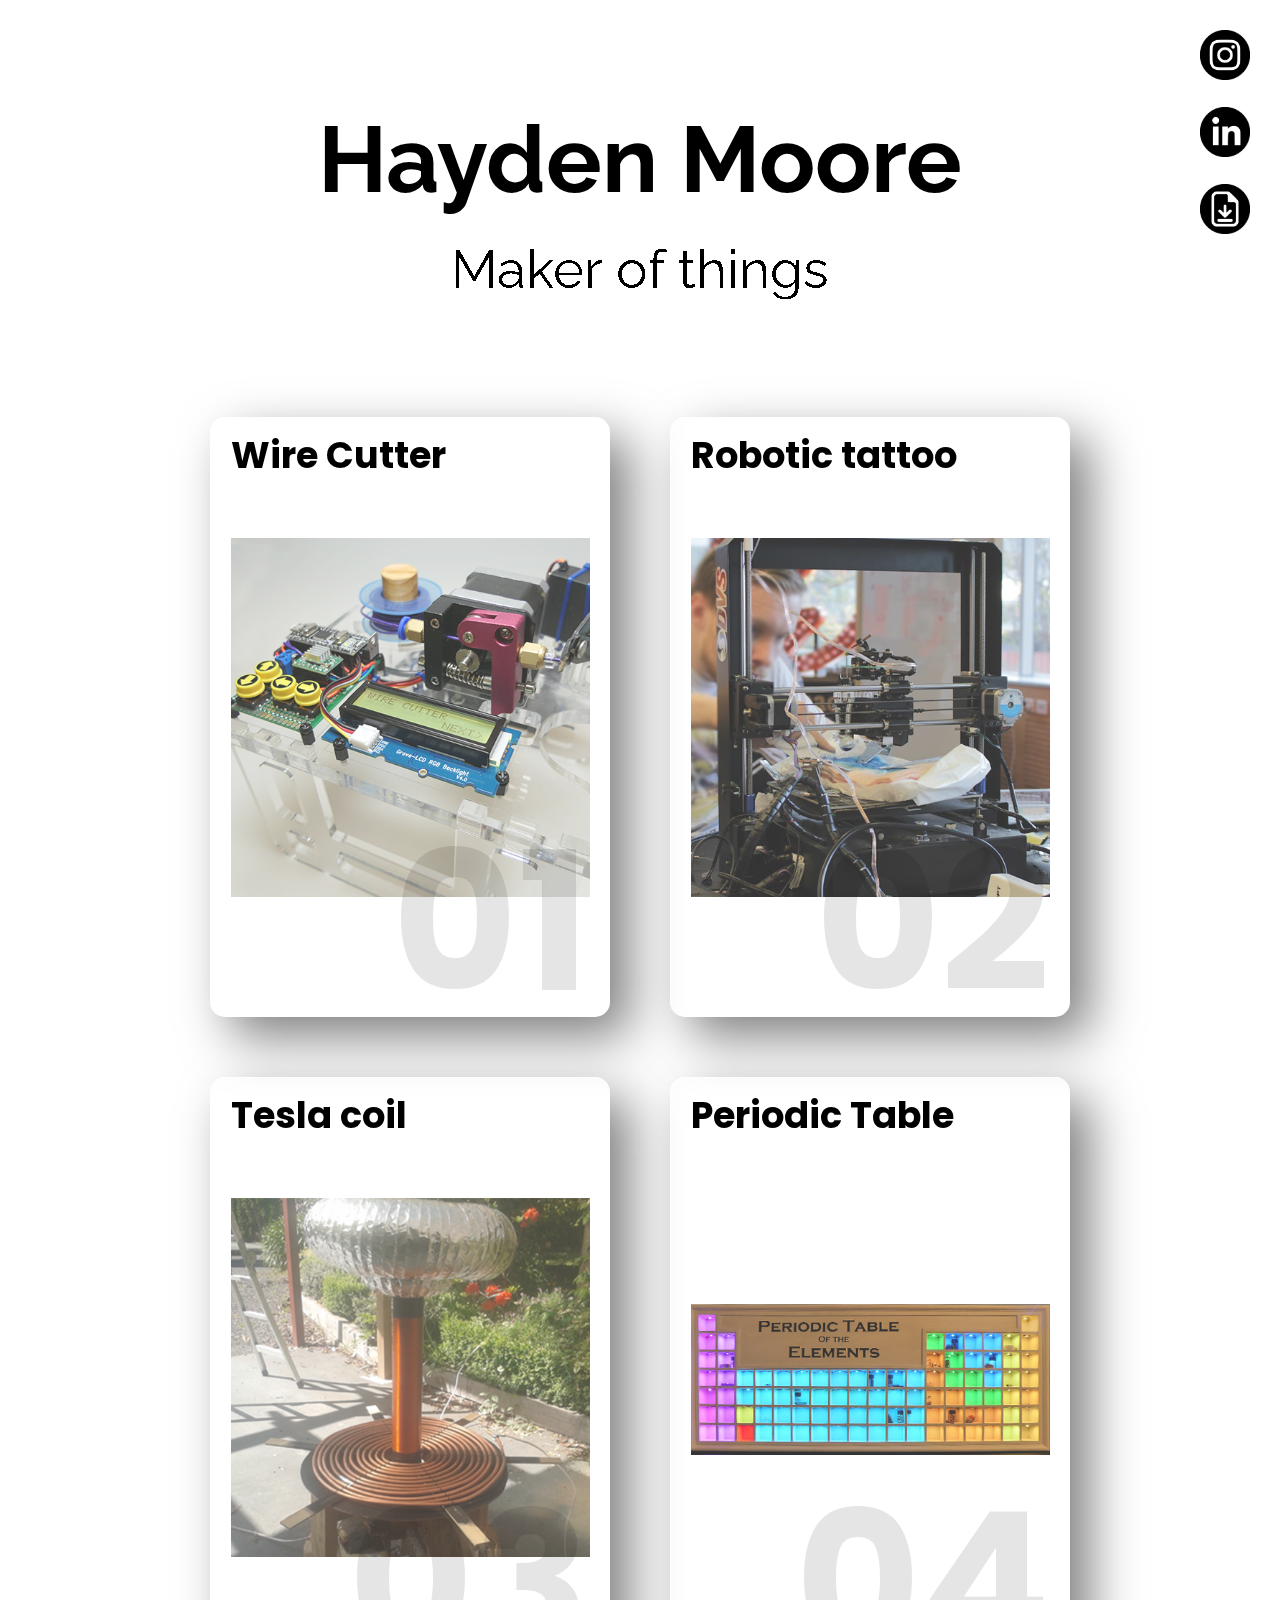
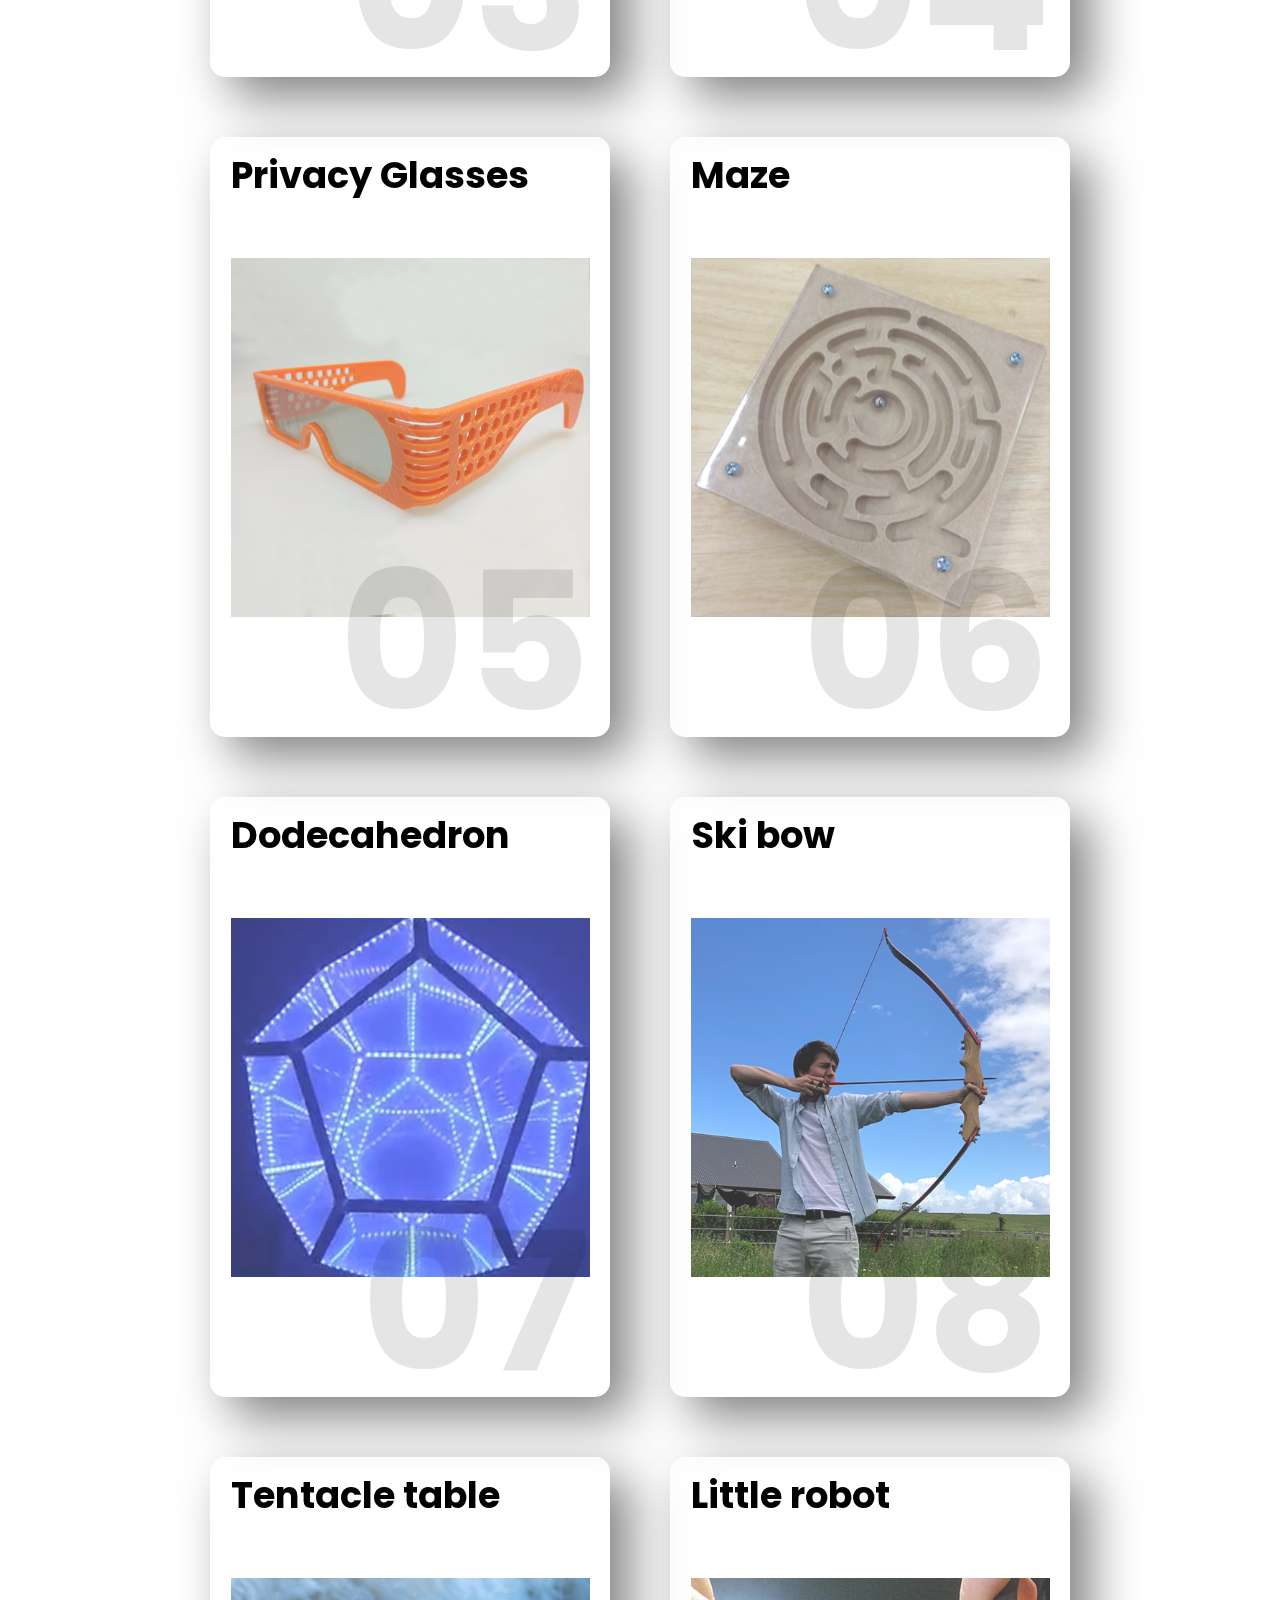
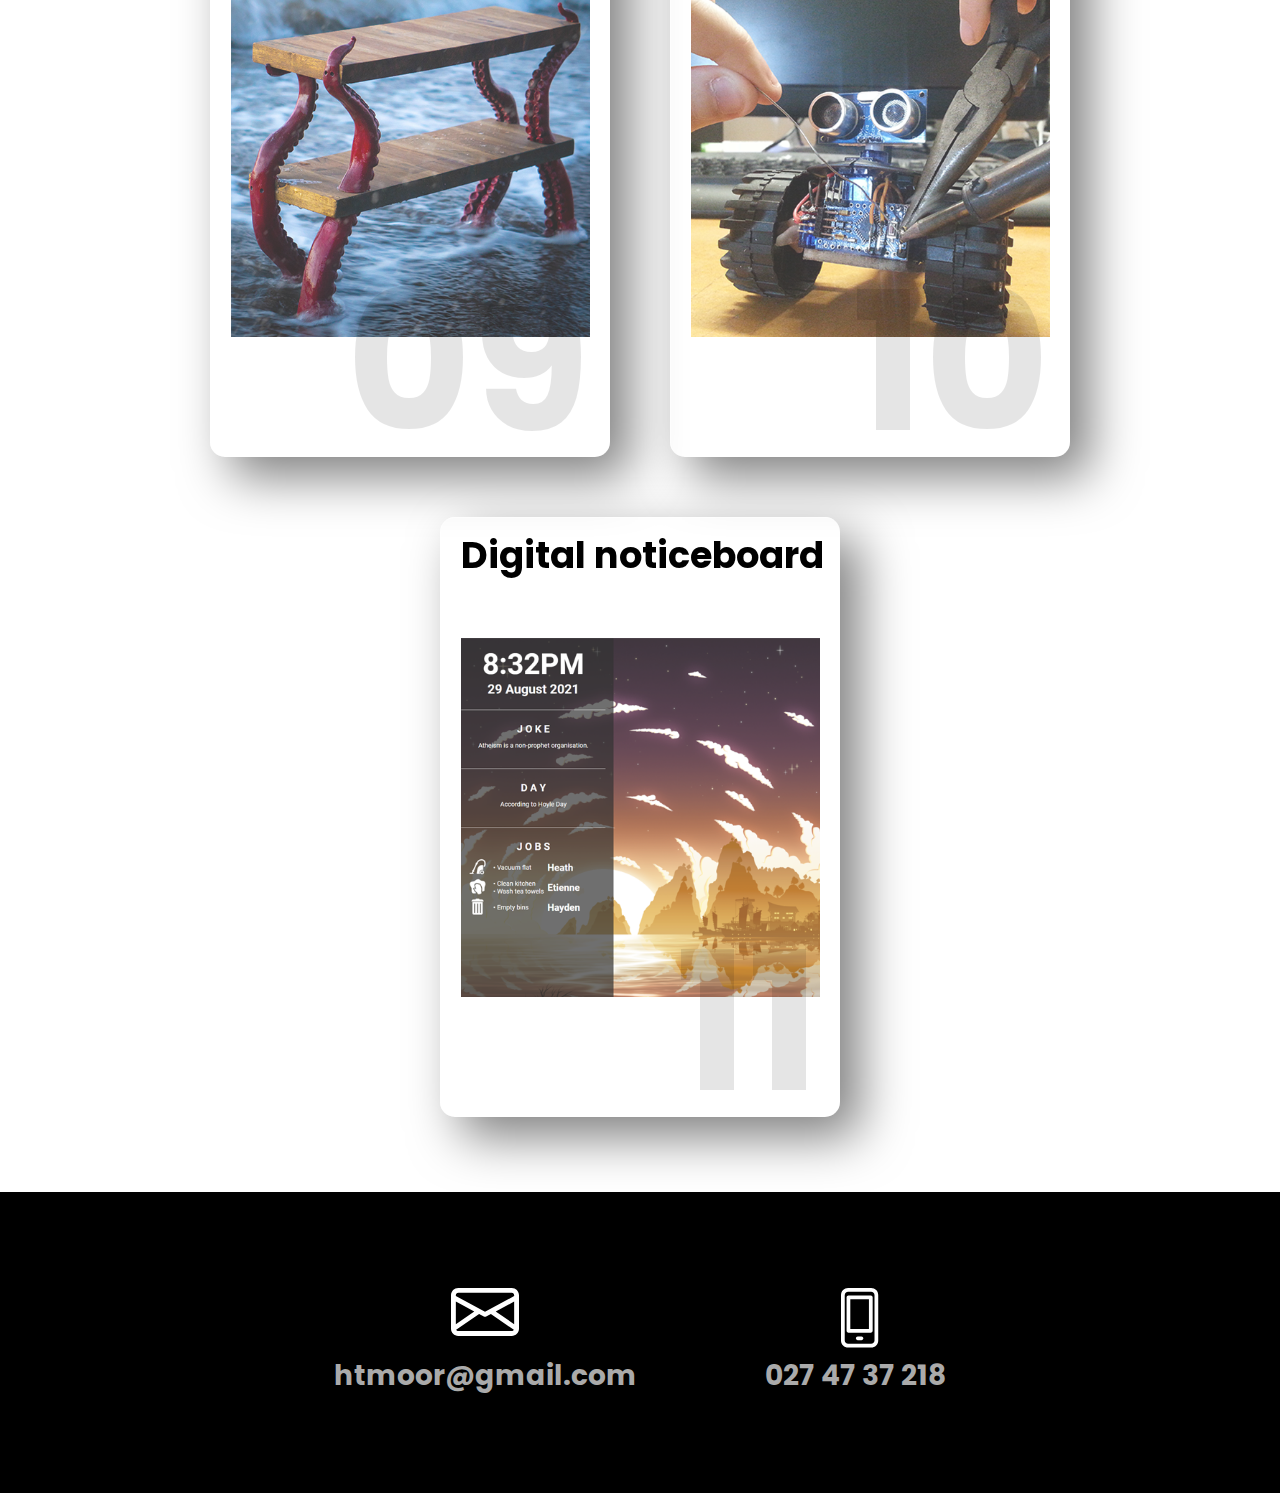
==== commit 14169292: "nav" ====
--- a/index.html
+++ b/index.html
@@ -28,11 +28,18 @@
 <body>
     <div class="main">
         <h1>Hayden Moore</h1>
+
         <!-- The two texts -->
         <div id="container">
             <span id="text1"></span>
             <span id="text2"></span>
         </div>
+
+        <ul class="nav">
+            <li><a href=""><img src="/img/nav/instagram.png"></a></li>
+            <li><a href=""><img src="/img/nav/linkedin.png"></a></li>
+            <li><a href=""><img src="/img/nav/resume.png"></a></li>
+        </ul>
 
 
 
@@ -221,15 +228,13 @@
             </div>
         </div>
         <div class="content">
-            <div class="container">
-                <div class="column">
-                    <img src="img/email.svg" alt="Email icon">
-                    <h3><a href="mailto:htmoor@gmail.com">htmoor@gmail.com</a></h3>
-                </div>
-                <div class="column">
-                    <img src="img/phone.svg" alt="Phone icon">
-                    <h3><a href="tel:027-47-37-218">027 47 37 218</a></h3>
-                </div>
+            <div class="column">
+                <img src="img/email.svg" alt="Email icon">
+                <h3><a href="mailto:htmoor@gmail.com">htmoor@gmail.com</a></h3>
+            </div>
+            <div class="column">
+                <img src="img/phone.svg" alt="Phone icon">
+                <h3><a href="tel:027-47-37-218">027 47 37 218</a></h3>
             </div>
         </div>
     </div>
--- a/css/styles.css
+++ b/css/styles.css
@@ -1,3 +1,8 @@
+:root {
+  --primary: black;
+  --secondary: white;
+}
+
 *{
     margin:0;
     padding: 0;
@@ -20,7 +25,26 @@
     text-align: center;
     margin:0;
     margin-top:10vh;
-    color:black;
+    color:var(--primary);
+}
+
+.nav{
+  position: fixed;
+  right:0;
+  top:0;
+  margin:20px;
+  list-style: none;
+  z-index: 2;
+
+}
+
+.nav a img{
+  width:50px;
+  margin:10px;
+}
+
+.nav a:hover .img{
+  width:60px;
 }
 
 /* ============================================== TEXT MORPHING */
@@ -39,14 +63,14 @@
   text-align: center;
   
   user-select: none;
-  color:black;
+  color:var(--primary);
 }
 
 
 
   .main{
-    /* background-image:url("/img/17.png"); */
-    background-color:white;
+    /* background-image:url("/img/16.png"); */
+    background-color:var(--secondary);
     background-attachment: fixed; 
     background-size: cover;
   }
@@ -60,7 +84,7 @@
   /* ================================================== FOOTER BLOBS */
   body .footer {
     z-index: 1;
-    --footer-background:black;
+    --footer-background:var(--primary);
     display: grid;
     position: relative;
     grid-area: footer;
@@ -88,15 +112,18 @@
     z-index: 2;
     padding: 2rem;
     background: var(--footer-background);
+    display: flex;
+    justify-content:center;
+    flex-wrap: wrap;
+    align-items: center;
+    
   }
 
 
 
   body .footer .content .column{
-    float: left;
-    width: 50%;
     text-align:center;
-    margin:50px 0px;
+    padding:5vw;
   }
 
   body .footer .content .column h3 a{
@@ -233,7 +260,7 @@
 
 .container .card .card-content h3{
     font-size:2.3em;
-    color: black;
+    color: var(--primary);
     z-index: 1;
     position: absolute;
     top:10px;
@@ -241,6 +268,6 @@
 
 .container .card .card-content p{
     font-size:1.3em;
-    color: black;
+    color: var(--primary);
     font-weight: 300;
 }
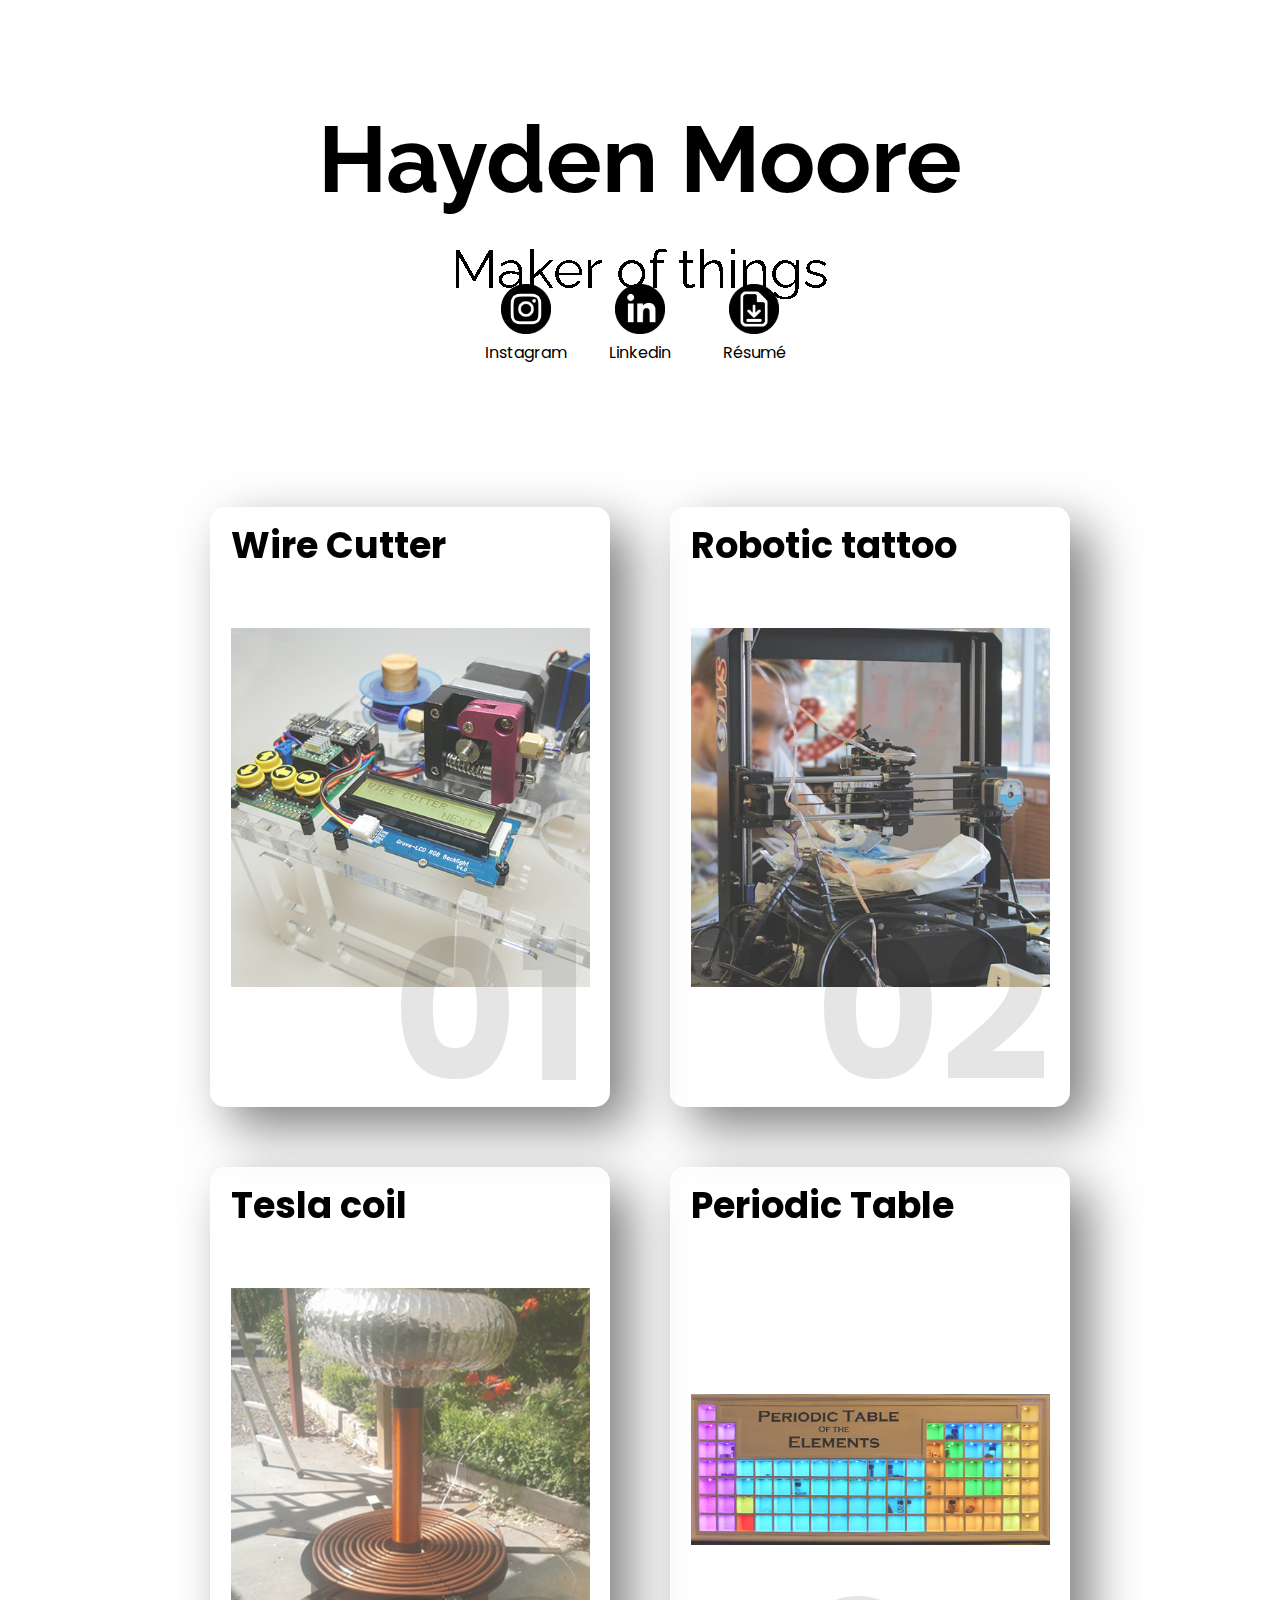
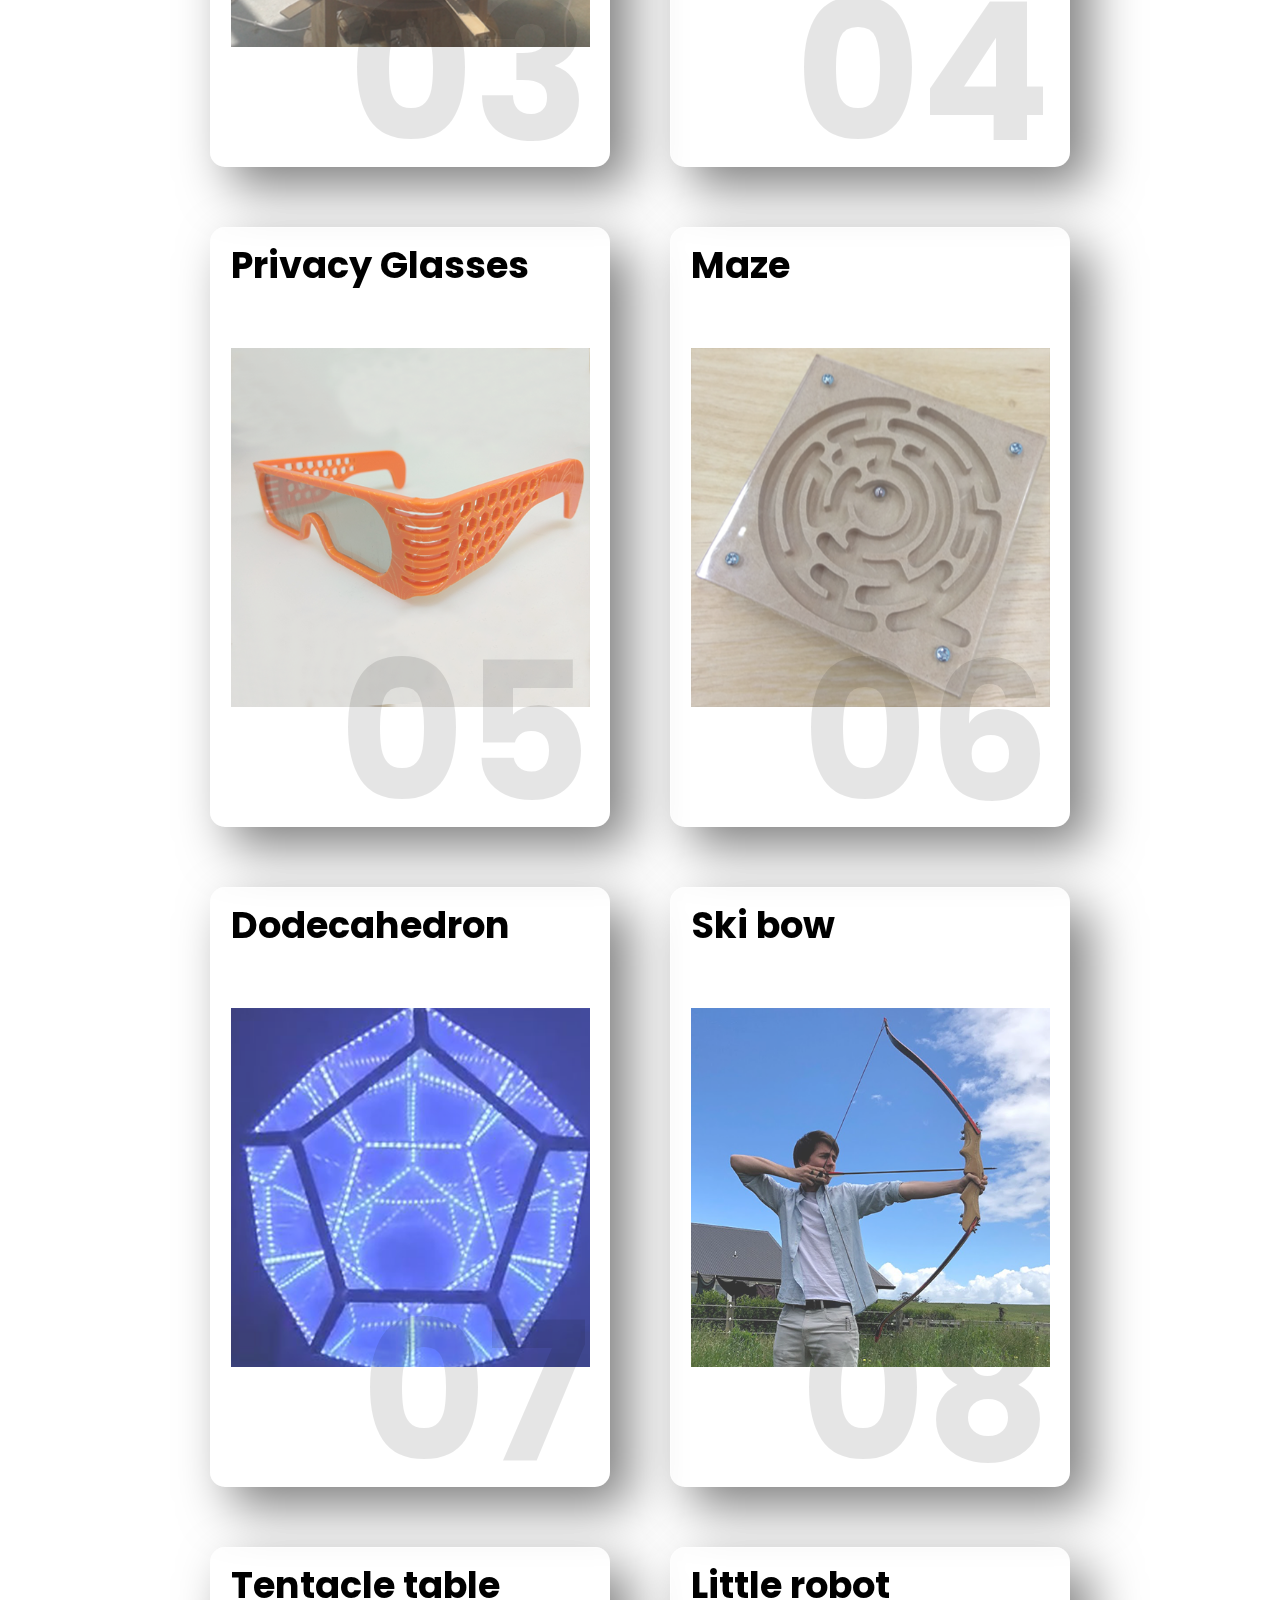
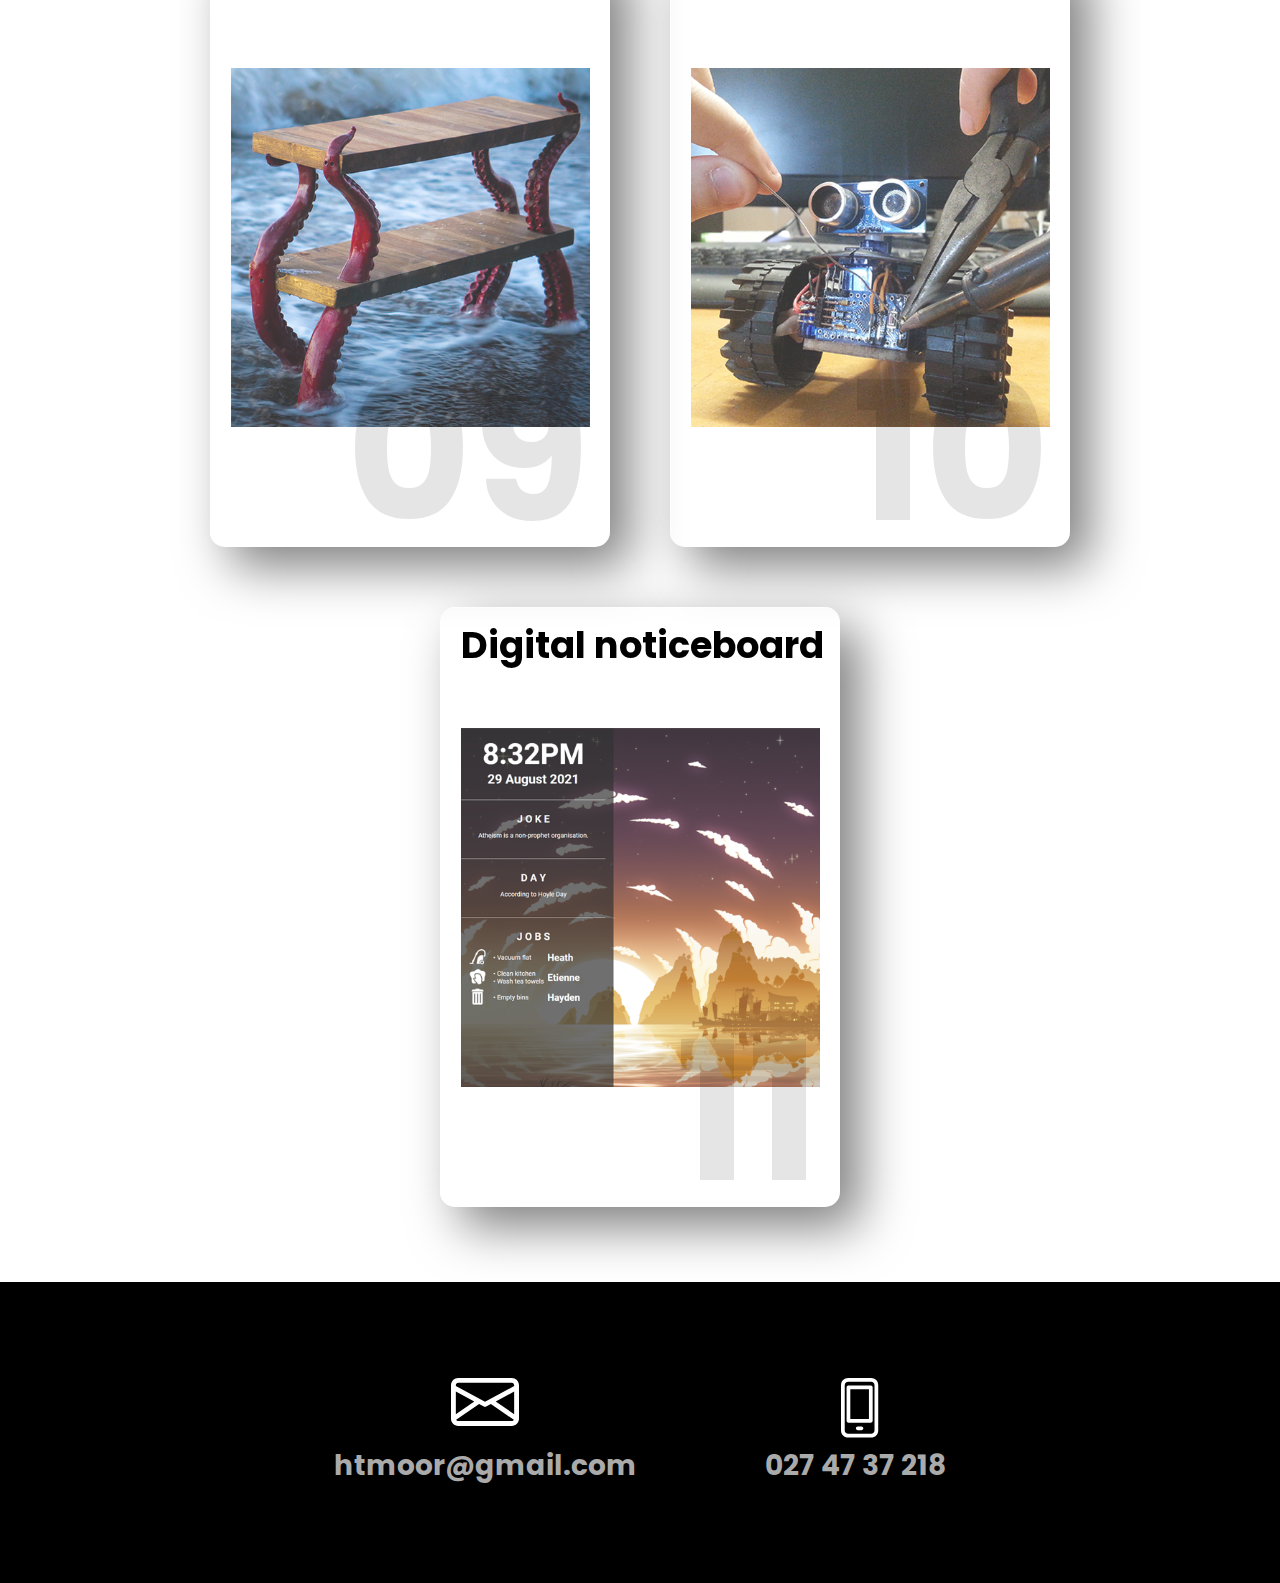
==== commit 95bae4ff: "nav hover" ====
--- a/index.html
+++ b/index.html
@@ -36,9 +36,17 @@
         </div>
 
         <ul class="nav">
-            <li><a href=""><img src="/img/nav/instagram.png"></a></li>
-            <li><a href=""><img src="/img/nav/linkedin.png"></a></li>
-            <li><a href=""><img src="/img/nav/resume.png"></a></li>
+            <li><a href="https://www.instagram.com/aych_moore/" target="_blank"><img src="/img/nav/instagram.png">
+                    <p>Instagram</p>
+                </a>
+            </li>
+            <li><a href="https://www.linkedin.com/in/hayden-moore-02a6ba140/" target="_blank"><img
+                        src="/img/nav/linkedin.png">
+                    <p>Linkedin</p>
+                </a></li>
+            <li><a href="hayden-moore-resume-2020.pdf" target="_blank"><img src="/img/nav/resume.png">
+                    <p>Résumé</p>
+                </a></li>
         </ul>
 
 
--- a/css/styles.css
+++ b/css/styles.css
@@ -27,24 +27,43 @@
     margin-top:10vh;
     color:var(--primary);
 }
-
+/* ============================================== NAV */
 .nav{
-  position: fixed;
-  right:0;
-  top:0;
-  margin:20px;
+  display: flex;
+  justify-content:center;
+  flex-wrap: wrap;
+  align-items: center;
+  margin-top:6vh;
   list-style: none;
   z-index: 2;
+  
 
 }
 
 .nav a img{
   width:50px;
-  margin:10px;
-}
-
-.nav a:hover .img{
-  width:60px;
+  margin:0 2em;
+  transition: transform .2s;
+}
+
+.nav a:hover img{
+  transform: scale(1.2);
+
+}
+
+.noDecoration, a:link, a:visited {
+  text-decoration: none;
+}
+
+.nav a p{
+  
+  text-align: center;
+  color:var(--primary);
+  font-weight: 400;
+}
+
+.nav a:hover p{
+  font-weight: 800;
 }
 
 /* ============================================== TEXT MORPHING */
@@ -184,6 +203,7 @@
     max-width: 1920px;
     align-items: center;
     margin:0 auto;
+    margin-top:-5vh
 
 }
 
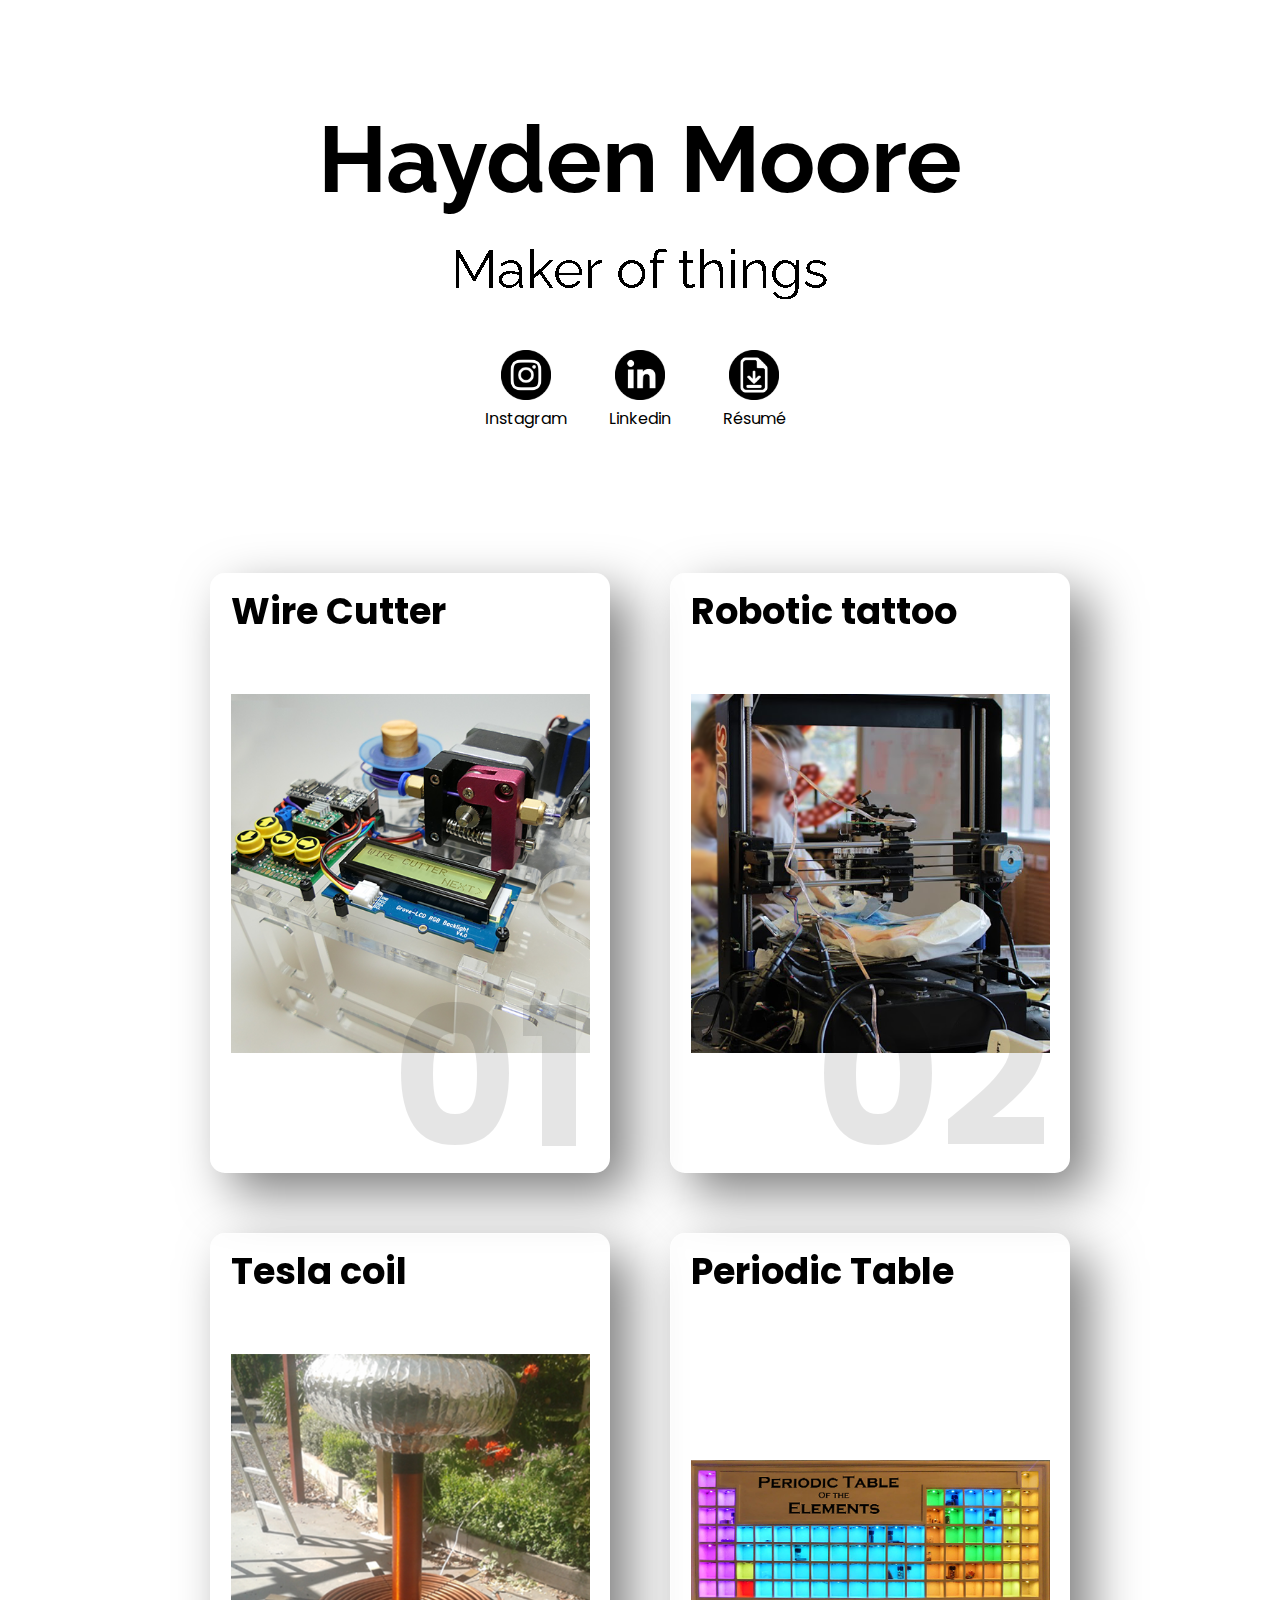
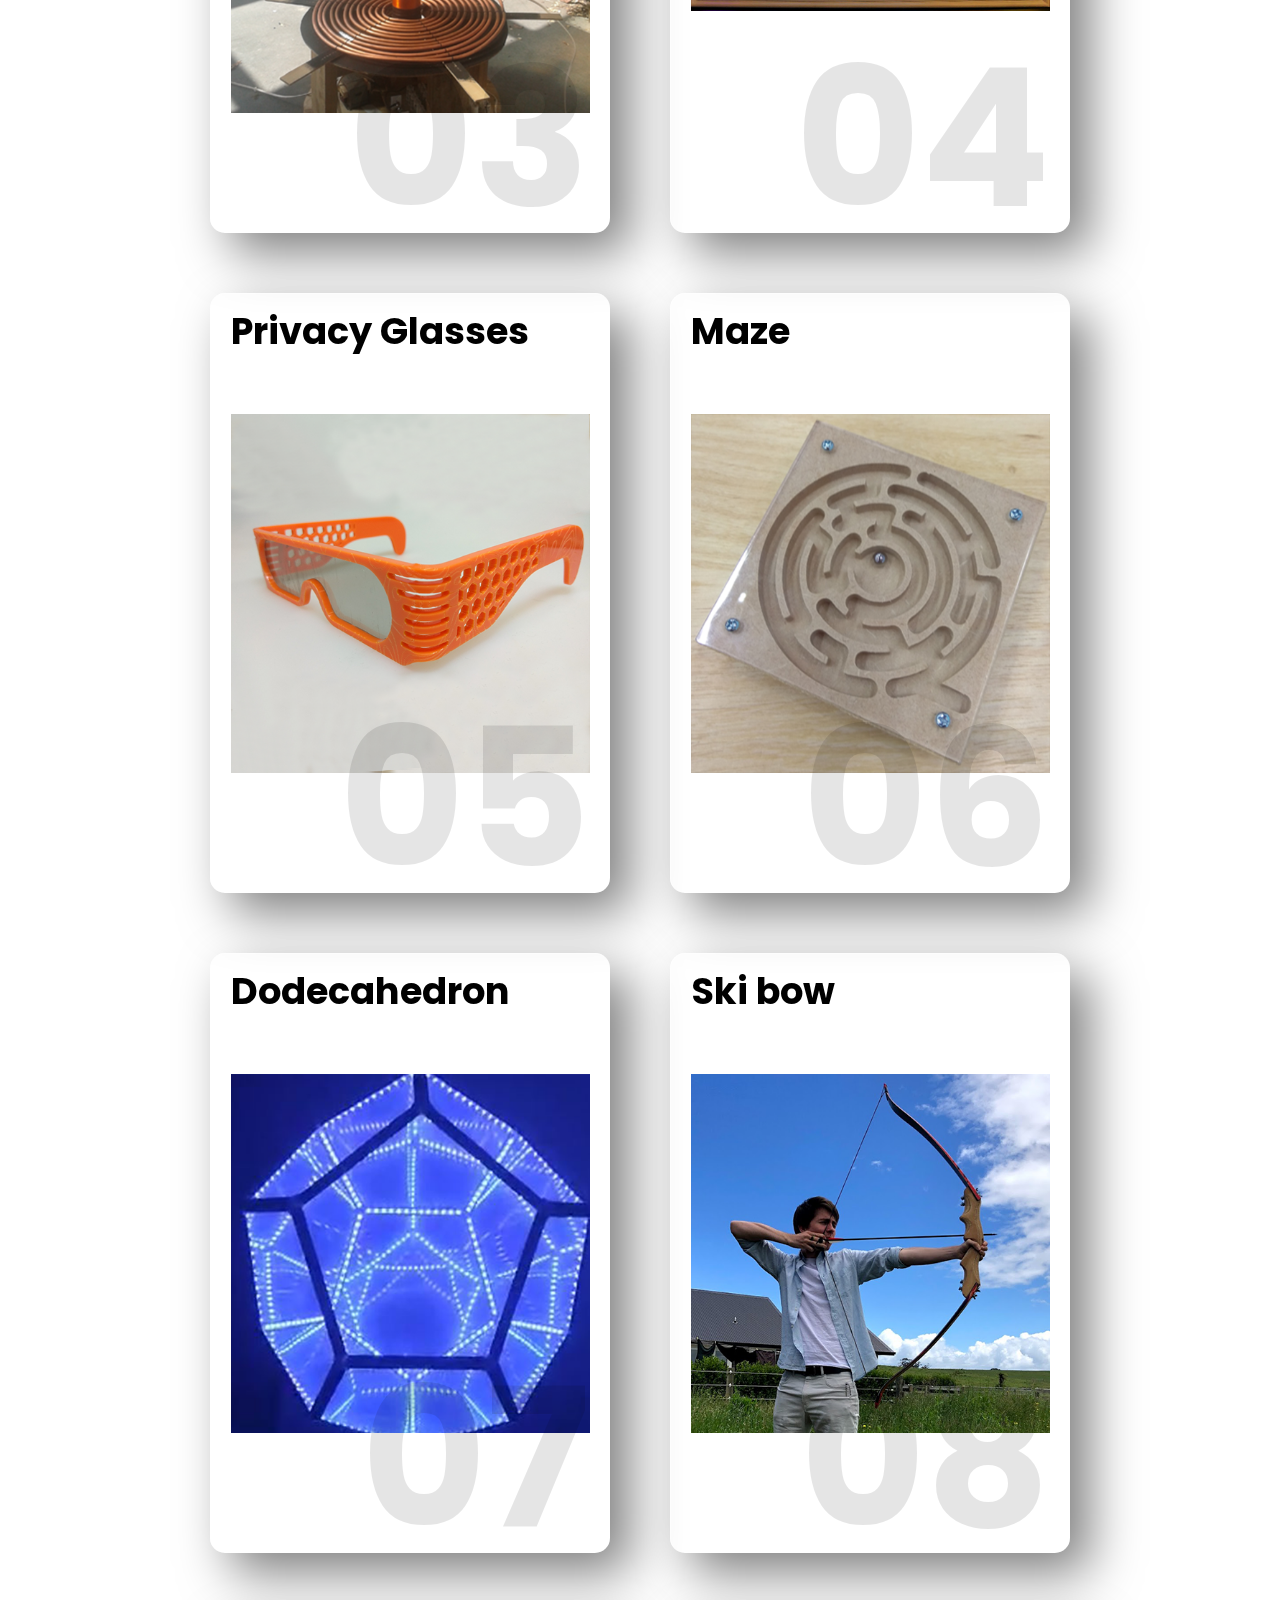
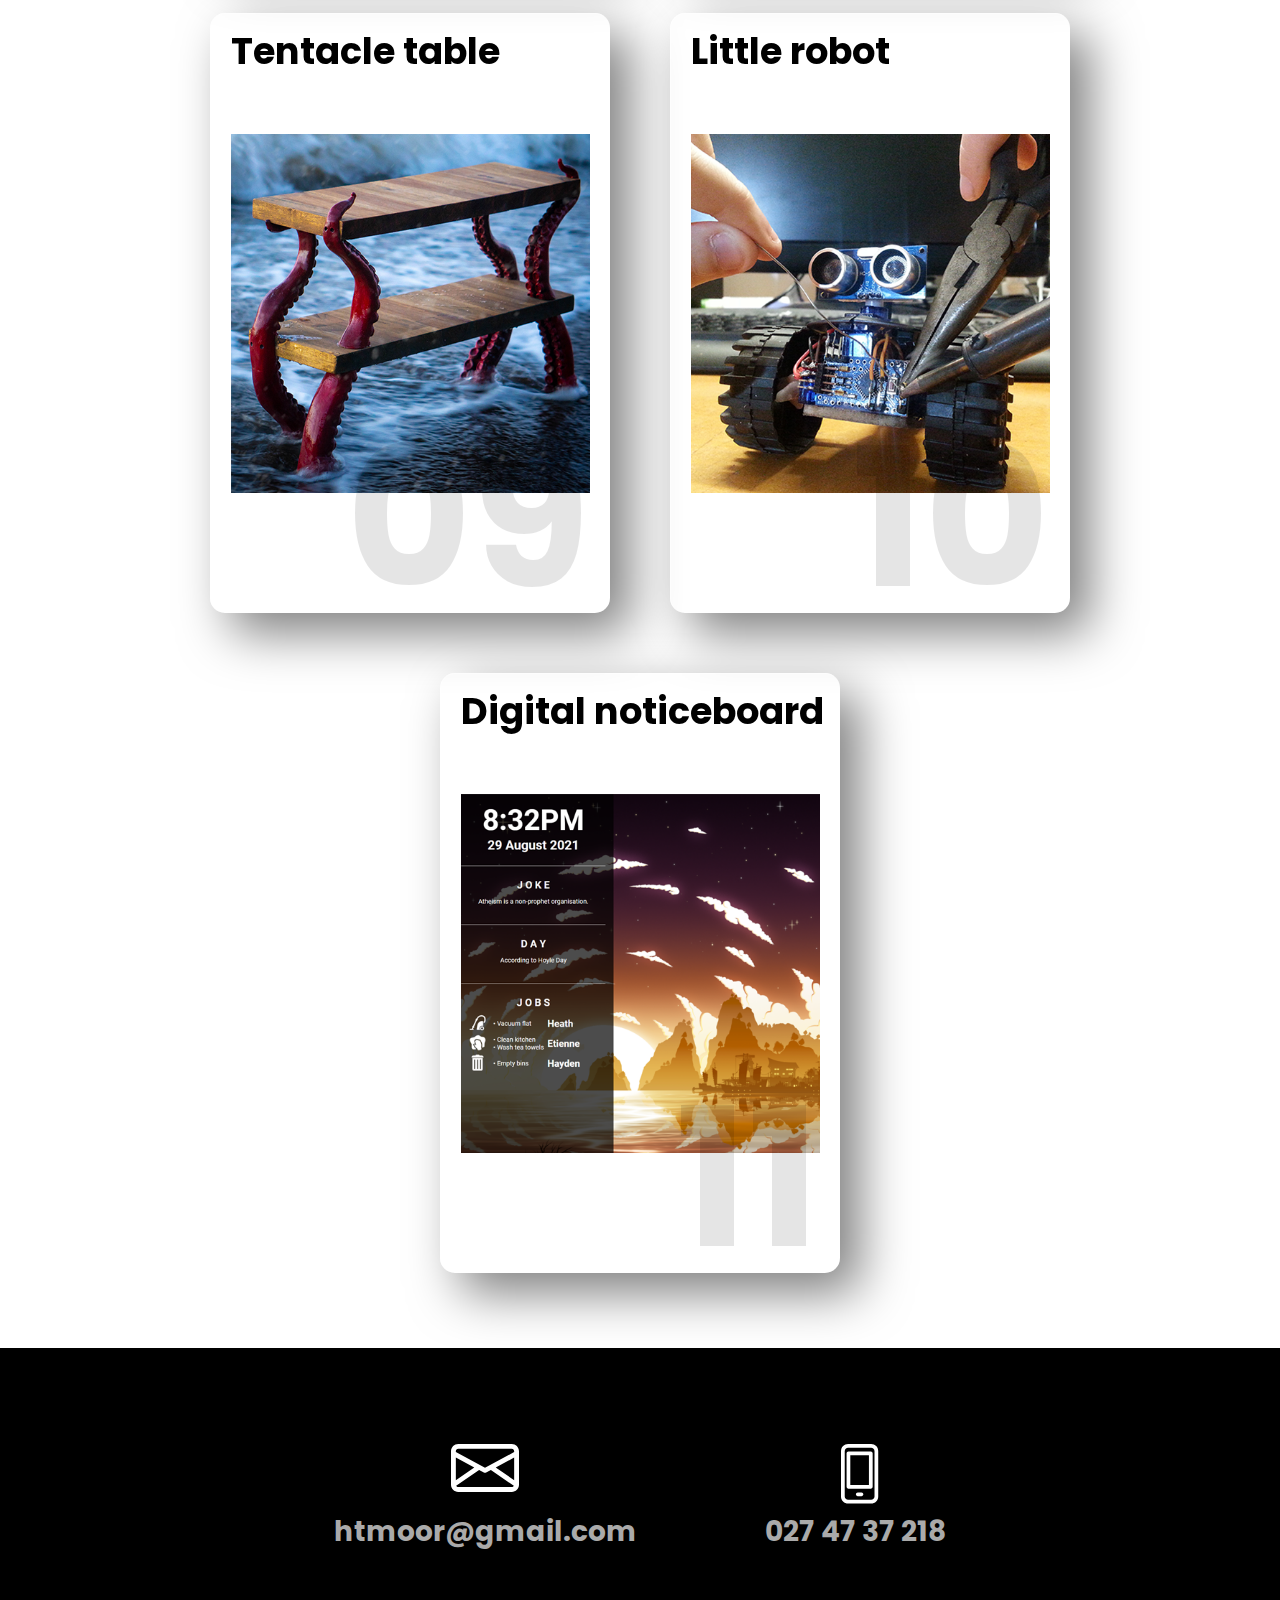
==== commit 100ba65c: "updated resume" ====
--- a/index.html
+++ b/index.html
@@ -44,7 +44,7 @@
                         src="/img/nav/linkedin.png">
                     <p>Linkedin</p>
                 </a></li>
-            <li><a href="hayden-moore-resume-2020.pdf" target="_blank"><img src="/img/nav/resume.png">
+            <li><a href="Hayden Moore Resume 2023.pdf" target="_blank"><img src="/img/nav/resume.png">
                     <p>Résumé</p>
                 </a></li>
         </ul>
--- a/css/styles.css
+++ b/css/styles.css
@@ -33,7 +33,7 @@
   justify-content:center;
   flex-wrap: wrap;
   align-items: center;
-  margin-top:6vh;
+  margin-top:120px;
   list-style: none;
   z-index: 2;
   
@@ -93,6 +93,23 @@
     background-attachment: fixed; 
     background-size: cover;
   }
+
+/* ================================================== SCROLL BAR */
+  /* width */
+::-webkit-scrollbar {
+  width: 10px;
+}
+
+/* Track */
+::-webkit-scrollbar-track {
+  background: var(--secondary);
+}
+
+/* Handle */
+::-webkit-scrollbar-thumb {
+  background: var(--primary);
+}
+
 
   /* ================================================== SPACER */
   .spacer{
@@ -251,7 +268,7 @@
 
 .container .card .card-content img{
     /* transform: translateY(100px); */
-    opacity: 0.8;
+    opacity: 1;
     transition: 0.5s;
     width:100%;
     display:block;
